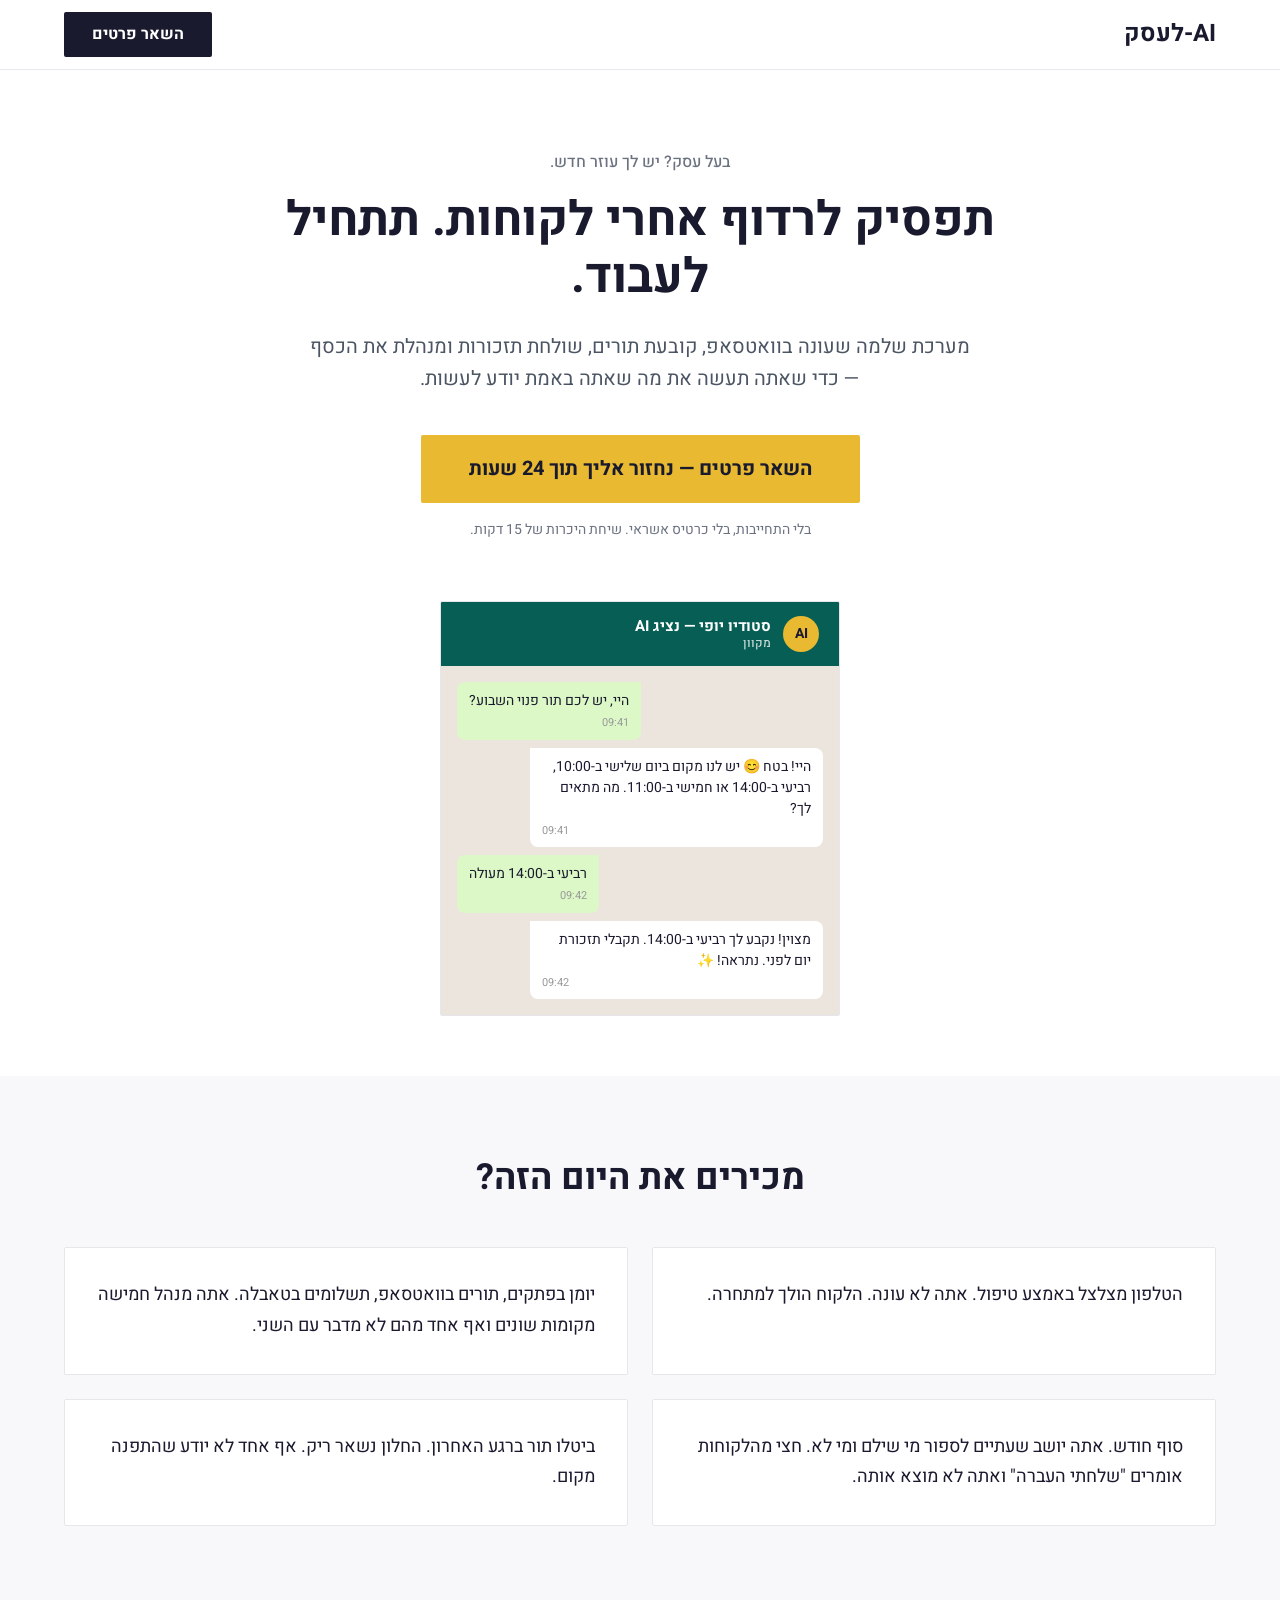
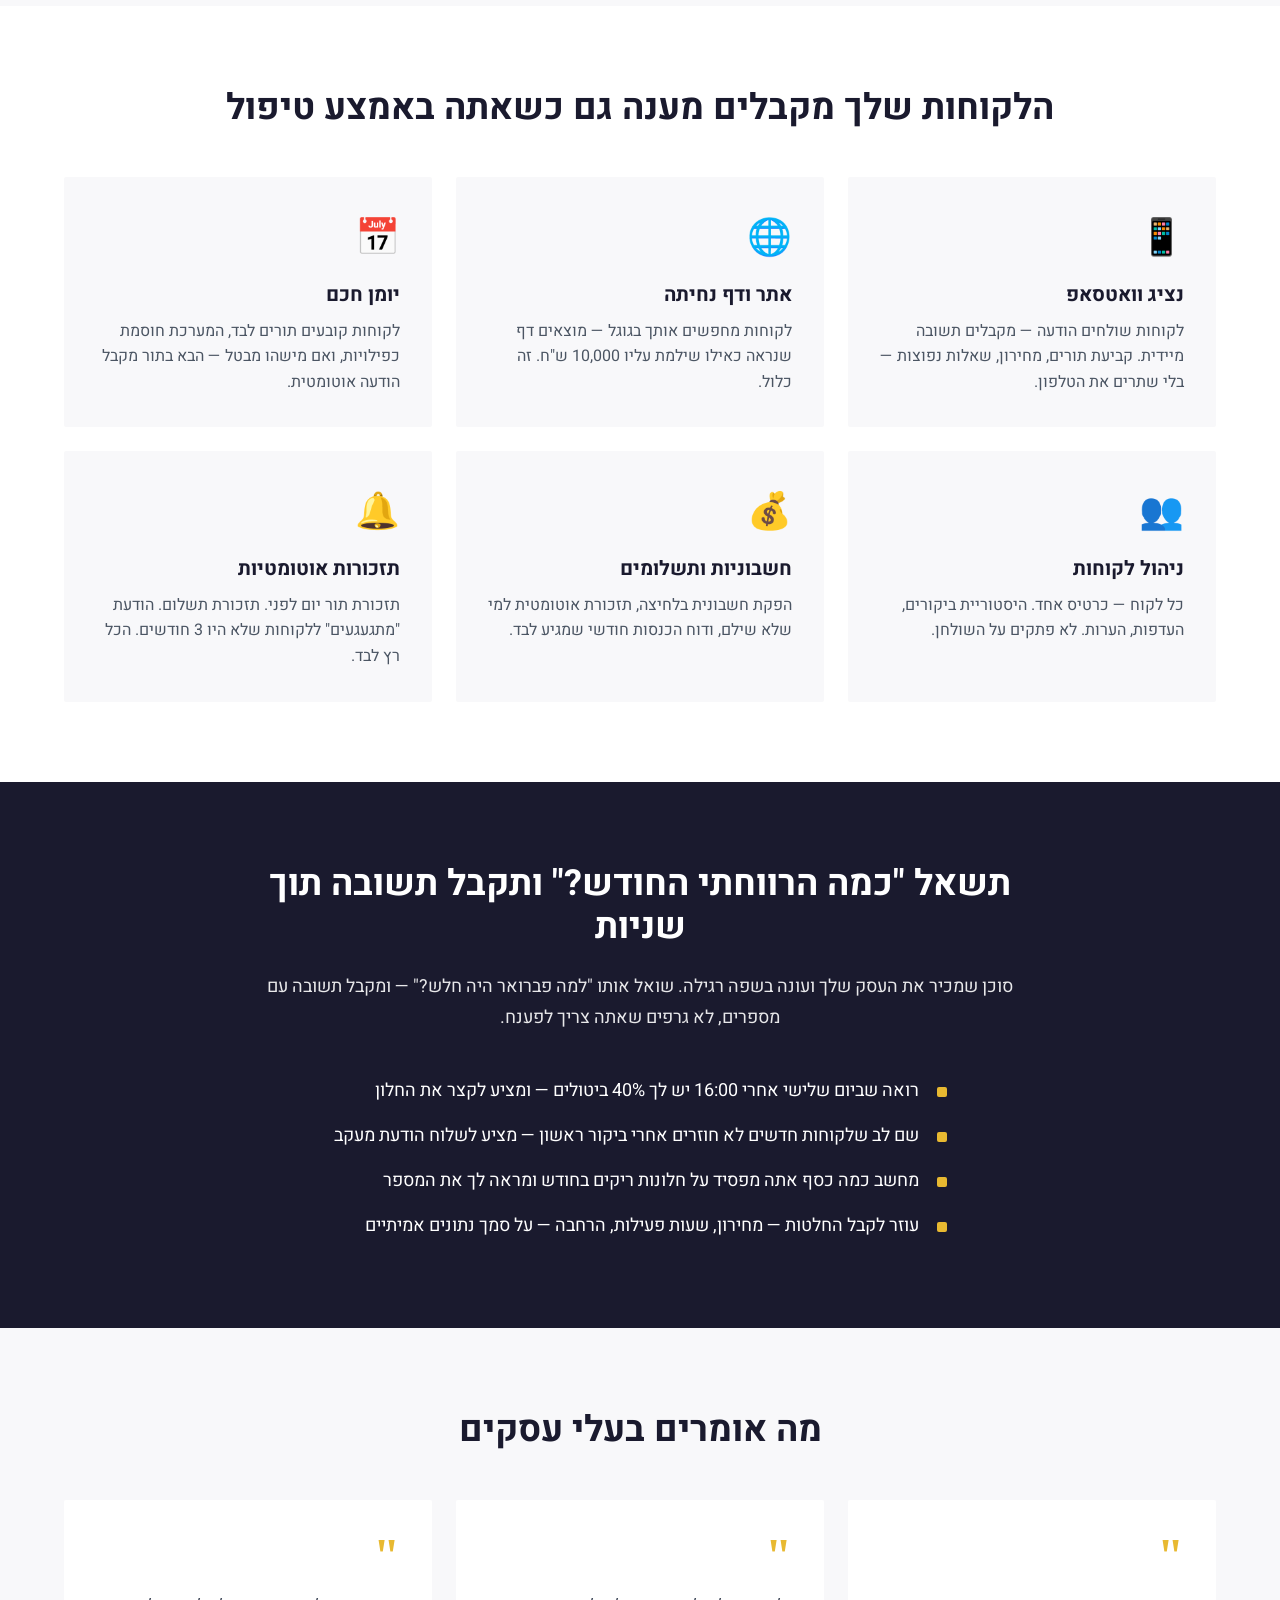
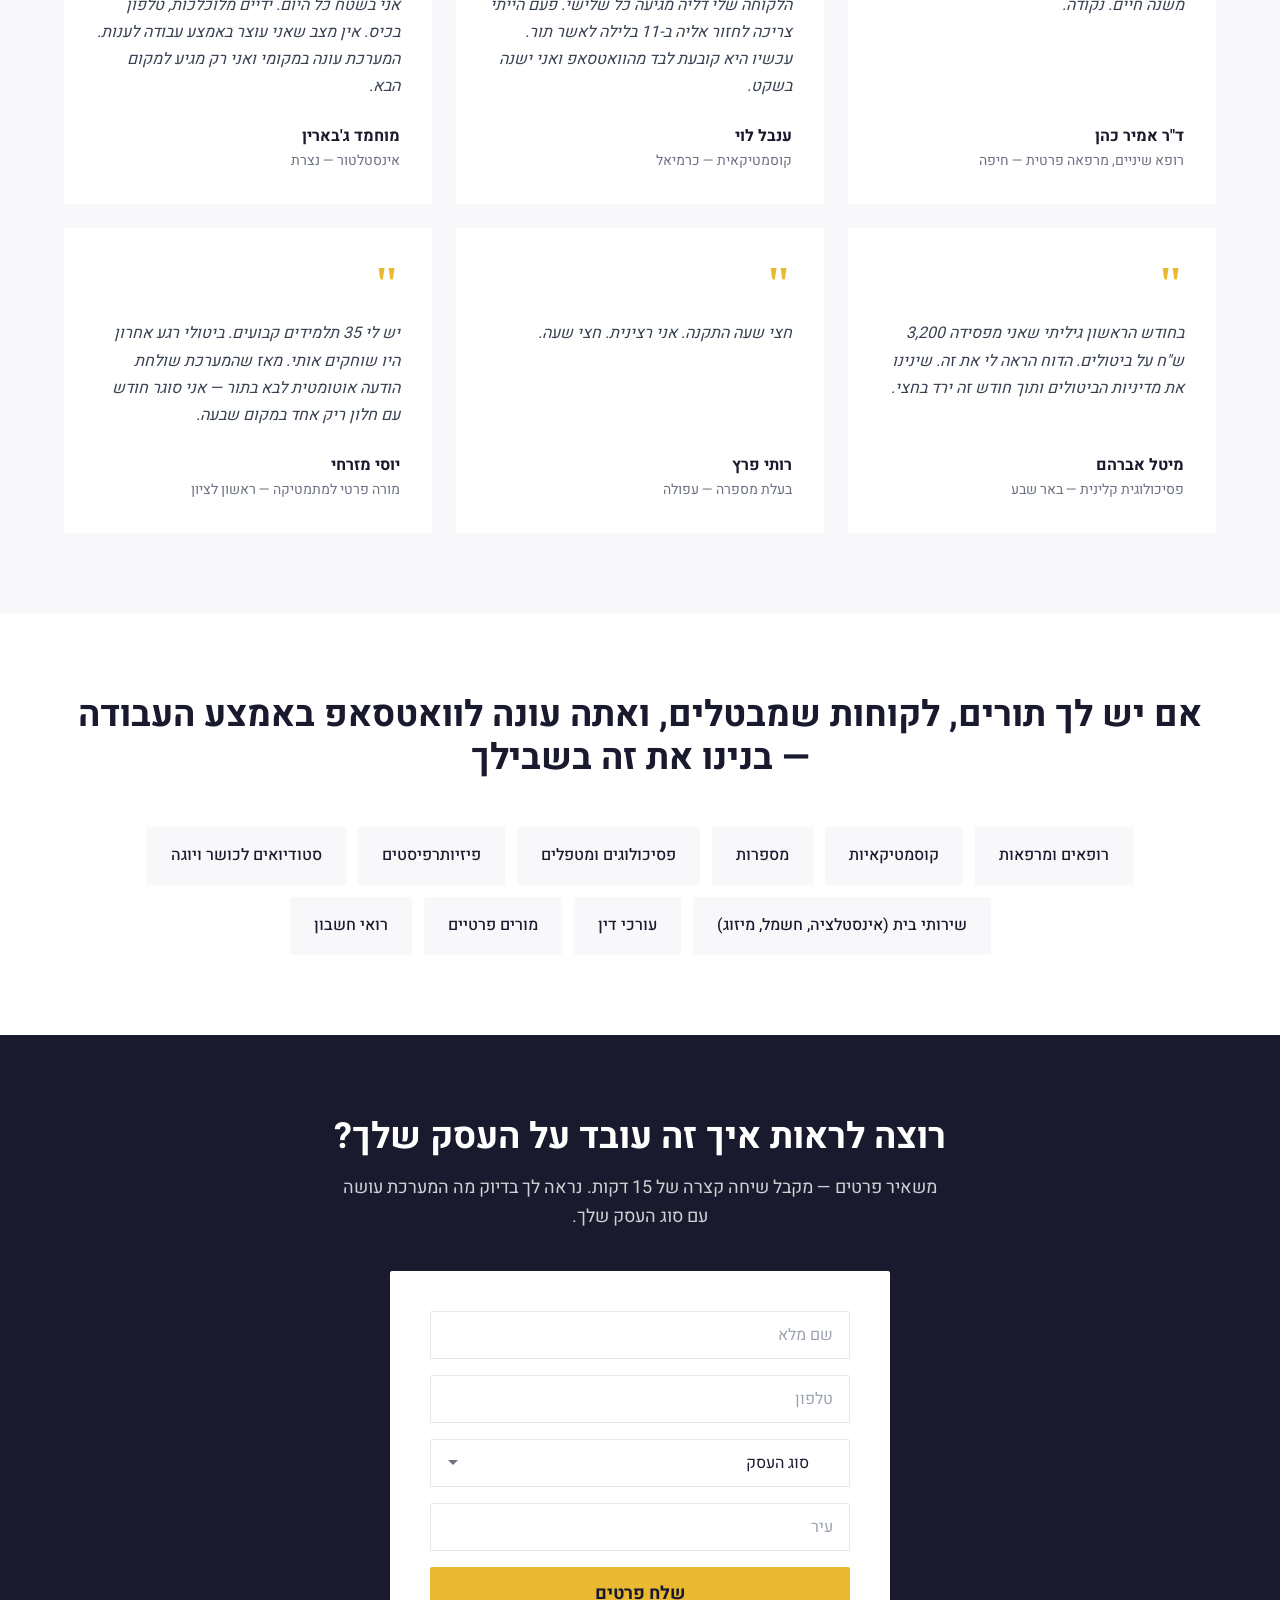
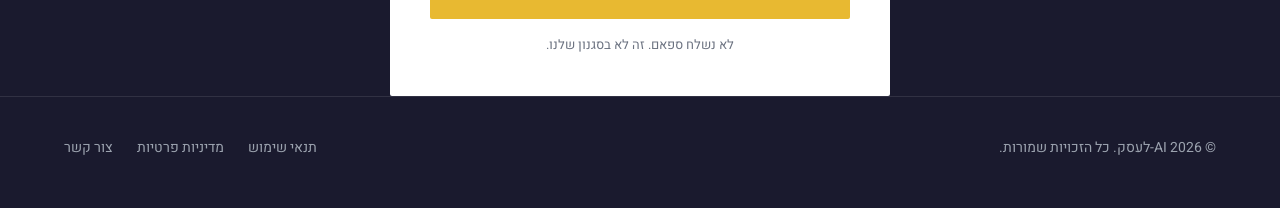
==== index.html @ 78f99cdc "feat: AI-לעסק landing page — Hebrew RTL, mobile-first, de-slop reviewed" ====
<!DOCTYPE html>
<html lang="he" dir="rtl">
<head>
  <meta charset="UTF-8">
  <meta name="viewport" content="width=device-width, initial-scale=1.0">
  <title>AI-לעסק — מערכת ניהול עסק חכמה</title>
  <link href="https://fonts.googleapis.com/css2?family=Heebo:wght@400;500;700&display=swap" rel="stylesheet">
  <style>
    /* ===== Reset ===== */
    *, *::before, *::after {
      margin: 0;
      padding: 0;
      box-sizing: border-box;
    }

    /* ===== Base ===== */
    html {
      scroll-behavior: smooth;
    }

    body {
      font-family: 'Heebo', sans-serif;
      font-weight: 400;
      font-size: 18px;
      line-height: 1.6;
      color: #1A1A2E;
      background: #FFFFFF;
    }

    h1, h2, h3 {
      line-height: 1.2;
      font-weight: 700;
    }

    h1 {
      font-size: 48px;
    }

    h2 {
      font-size: 36px;
    }

    a {
      text-decoration: none;
      color: inherit;
    }

    img {
      max-width: 100%;
    }

    /* ===== Utility ===== */
    .container {
      max-width: 1200px;
      margin-inline: auto;
      padding-inline: 24px;
    }

    .section-padding {
      padding-block: 80px;
    }

    .text-center {
      text-align: center;
    }

    .muted {
      color: #6B7280;
    }

    /* ===== Buttons ===== */
    .btn {
      display: inline-block;
      font-family: 'Heebo', sans-serif;
      font-weight: 700;
      font-size: 18px;
      border: none;
      border-radius: 2px;
      cursor: pointer;
      padding: 14px 36px;
      transition: opacity 0.2s ease;
    }

    .btn:hover {
      opacity: 0.88;
    }

    .btn-primary {
      background: #1A1A2E;
      color: #FFFFFF;
    }

    .btn-gold {
      background: #E8B931;
      color: #1A1A2E;
    }

    .btn-gold-lg {
      background: #E8B931;
      color: #1A1A2E;
      font-size: 20px;
      padding: 18px 48px;
    }

    /* ===== Nav ===== */
    .nav {
      position: sticky;
      top: 0;
      z-index: 100;
      background: #FFFFFF;
      border-bottom: 1px solid #E5E7EB;
      height: 70px;
      display: flex;
      align-items: center;
    }

    .nav .container {
      display: flex;
      align-items: center;
      justify-content: space-between;
      width: 100%;
    }

    .nav-brand {
      font-size: 24px;
      font-weight: 700;
      color: #1A1A2E;
    }

    .nav .btn {
      padding: 10px 28px;
      font-size: 16px;
    }

    /* ===== Hero ===== */
    .hero {
      padding-block: 80px 60px;
      background: #FFFFFF;
    }

    .hero-content {
      max-width: 800px;
      margin-inline: auto;
      text-align: center;
    }

    .hero-pre {
      font-size: 16px;
      color: #6B7280;
      margin-bottom: 16px;
      font-weight: 500;
    }

    .hero h1 {
      margin-bottom: 24px;
      color: #1A1A2E;
    }

    .hero-sub {
      font-size: 20px;
      color: #4B5563;
      margin-bottom: 40px;
      max-width: 680px;
      margin-inline: auto;
      line-height: 1.6;
    }

    .hero-cta-wrap {
      margin-bottom: 16px;
    }

    .hero-reassurance {
      font-size: 14px;
      color: #6B7280;
      margin-bottom: 60px;
    }

    /* ===== WhatsApp Mockup ===== */
    .whatsapp-mockup {
      max-width: 400px;
      margin-inline: auto;
      border-radius: 2px;
      overflow: hidden;
      border: 1px solid #E5E7EB;
    }

    .wa-header {
      background: #075E54;
      color: #FFFFFF;
      padding: 14px 20px;
      display: flex;
      align-items: center;
      gap: 12px;
      font-size: 16px;
      font-weight: 500;
    }

    .wa-avatar {
      width: 36px;
      height: 36px;
      border-radius: 50%;
      background: #E8B931;
      display: flex;
      align-items: center;
      justify-content: center;
      font-size: 14px;
      font-weight: 700;
      color: #1A1A2E;
      flex-shrink: 0;
    }

    .wa-header-info {
      display: flex;
      flex-direction: column;
      line-height: 1.3;
    }

    .wa-header-name {
      font-weight: 700;
      font-size: 15px;
    }

    .wa-header-status {
      font-size: 12px;
      opacity: 0.8;
    }

    .wa-body {
      background: #ECE5DD;
      padding: 16px;
      display: flex;
      flex-direction: column;
      gap: 8px;
      min-height: 260px;
    }

    .wa-msg {
      max-width: 80%;
      padding: 8px 12px;
      font-size: 14px;
      line-height: 1.5;
      position: relative;
    }

    .wa-msg-in {
      background: #FFFFFF;
      align-self: flex-start;
      border-radius: 0 8px 8px 8px;
    }

    .wa-msg-out {
      background: #DCF8C6;
      align-self: flex-end;
      border-radius: 8px 0 8px 8px;
    }

    .wa-time {
      font-size: 11px;
      color: #999;
      text-align: left;
      margin-top: 4px;
      direction: ltr;
    }

    .wa-msg-out .wa-time {
      text-align: right;
    }

    /* ===== Problem Section ===== */
    .problem {
      background: #F8F8FA;
    }

    .problem h2 {
      margin-bottom: 48px;
    }

    .pain-grid {
      display: grid;
      grid-template-columns: 1fr 1fr;
      gap: 24px;
    }

    .pain-card {
      background: #FFFFFF;
      border: 1px solid #E5E7EB;
      border-radius: 2px;
      padding: 32px;
      font-size: 18px;
      line-height: 1.7;
    }

    /* ===== Solution Section ===== */
    .solution {
      background: #FFFFFF;
    }

    .solution h2 {
      margin-bottom: 48px;
    }

    .solution-grid {
      display: grid;
      grid-template-columns: repeat(3, 1fr);
      gap: 24px;
    }

    .solution-card {
      background: #F8F8FA;
      border-radius: 2px;
      padding: 32px;
    }

    .solution-icon {
      font-size: 36px;
      margin-bottom: 16px;
      display: block;
    }

    .solution-card h3 {
      font-size: 20px;
      font-weight: 700;
      margin-bottom: 12px;
      color: #1A1A2E;
    }

    .solution-card p {
      font-size: 16px;
      color: #4B5563;
      line-height: 1.6;
    }

    /* ===== AI Agent Section ===== */
    .ai-agent {
      background: #1A1A2E;
      color: #FFFFFF;
    }

    .ai-agent-inner {
      max-width: 800px;
      margin-inline: auto;
      text-align: center;
    }

    .ai-agent h2 {
      margin-bottom: 24px;
    }

    .ai-agent-body {
      font-size: 18px;
      line-height: 1.7;
      margin-bottom: 36px;
      color: rgba(255, 255, 255, 0.9);
    }

    .ai-agent-bullets {
      list-style: none;
      text-align: start;
      display: inline-block;
    }

    .ai-agent-bullets li {
      padding: 8px 0;
      font-size: 18px;
      line-height: 1.6;
      position: relative;
      padding-inline-start: 28px;
    }

    .ai-agent-bullets li::before {
      content: '';
      position: absolute;
      inset-inline-start: 0;
      top: 18px;
      width: 10px;
      height: 10px;
      background: #E8B931;
      border-radius: 2px;
    }

    /* ===== Testimonials ===== */
    .testimonials {
      background: #F8F8FA;
    }

    .testimonials h2 {
      margin-bottom: 48px;
    }

    .testimonials-grid {
      display: grid;
      grid-template-columns: repeat(3, 1fr);
      gap: 24px;
    }

    .testimonial-card {
      background: #FFFFFF;
      border-radius: 2px;
      padding: 32px;
      display: flex;
      flex-direction: column;
    }

    .testimonial-quote-mark {
      font-size: 48px;
      font-weight: 700;
      color: #E8B931;
      line-height: 1;
      margin-bottom: 12px;
      font-family: Georgia, serif;
    }

    .testimonial-text {
      font-size: 16px;
      font-style: italic;
      line-height: 1.7;
      color: #374151;
      margin-bottom: 24px;
      flex-grow: 1;
    }

    .testimonial-name {
      font-weight: 700;
      font-size: 16px;
      color: #1A1A2E;
    }

    .testimonial-role {
      font-size: 14px;
      color: #6B7280;
    }

    /* ===== Who It's For ===== */
    .who {
      background: #FFFFFF;
    }

    .who h2 {
      margin-bottom: 48px;
    }

    .who-tiles {
      display: flex;
      flex-wrap: wrap;
      justify-content: center;
      gap: 12px;
    }

    .who-tile {
      background: #F8F8FA;
      border-radius: 2px;
      padding: 16px 24px;
      font-size: 16px;
      font-weight: 500;
      color: #1A1A2E;
      white-space: nowrap;
    }

    /* ===== Lead Form ===== */
    .lead-form-section {
      background: #1A1A2E;
      padding-block: 80px 0;
    }

    .lead-form-section h2 {
      color: #FFFFFF;
      margin-bottom: 16px;
    }

    .lead-form-sub {
      color: rgba(255, 255, 255, 0.8);
      font-size: 18px;
      margin-bottom: 40px;
      max-width: 600px;
      margin-inline: auto;
    }

    .form-container {
      background: #FFFFFF;
      max-width: 500px;
      margin-inline: auto;
      padding: 40px;
      border-radius: 2px;
    }

    .form-field {
      width: 100%;
      height: 48px;
      border: 1px solid #E5E7EB;
      border-radius: 2px;
      padding: 0 16px;
      font-family: 'Heebo', sans-serif;
      font-size: 16px;
      color: #1A1A2E;
      margin-bottom: 16px;
      direction: rtl;
      appearance: none;
      -webkit-appearance: none;
      background: #FFFFFF;
    }

    .form-field::placeholder {
      color: #9CA3AF;
    }

    .form-field:focus {
      outline: none;
      border-color: #1A1A2E;
    }

    select.form-field {
      background-image: url("data:image/svg+xml,%3Csvg xmlns='http://www.w3.org/2000/svg' width='12' height='12' viewBox='0 0 12 12'%3E%3Cpath fill='%236B7280' d='M6 8L1 3h10z'/%3E%3C/svg%3E");
      background-repeat: no-repeat;
      background-position: left 16px center;
      padding-inline-end: 16px;
      padding-inline-start: 40px;
    }

    .form-submit {
      width: 100%;
      height: 52px;
      background: #E8B931;
      color: #1A1A2E;
      border: none;
      border-radius: 2px;
      font-family: 'Heebo', sans-serif;
      font-size: 18px;
      font-weight: 700;
      cursor: pointer;
      transition: opacity 0.2s ease;
      margin-bottom: 16px;
    }

    .form-submit:hover {
      opacity: 0.88;
    }

    .form-privacy {
      font-size: 13px;
      color: #6B7280;
      text-align: center;
    }

    /* ===== Footer ===== */
    .footer {
      background: #1A1A2E;
      padding-block: 40px 48px;
      border-top: 1px solid rgba(255, 255, 255, 0.1);
    }

    .footer .container {
      display: flex;
      align-items: center;
      justify-content: space-between;
    }

    .footer-copy {
      font-size: 14px;
      color: #9CA3AF;
    }

    .footer-links {
      display: flex;
      gap: 24px;
    }

    .footer-links a {
      font-size: 14px;
      color: #9CA3AF;
      transition: color 0.2s ease;
    }

    .footer-links a:hover {
      color: #FFFFFF;
    }

    /* ===== Mobile ===== */
    @media (max-width: 1024px) {
      .solution-grid {
        grid-template-columns: repeat(2, 1fr);
      }

      .testimonials-grid {
        grid-template-columns: repeat(2, 1fr);
      }
    }

    @media (max-width: 768px) {
      body {
        font-size: 16px;
      }

      h1 {
        font-size: 32px;
      }

      h2 {
        font-size: 28px;
      }

      .section-padding {
        padding-block: 48px;
      }

      /* Nav mobile */
      .nav-brand {
        font-size: 20px;
      }

      .nav .btn {
        padding: 8px 20px;
        font-size: 14px;
      }

      /* Hero mobile */
      .hero {
        padding-block: 48px 40px;
      }

      .hero-sub {
        font-size: 17px;
      }

      .btn-gold-lg {
        font-size: 17px;
        padding: 16px 36px;
      }

      /* Problem mobile */
      .pain-grid {
        grid-template-columns: 1fr;
      }

      .pain-card {
        font-size: 16px;
        padding: 24px;
      }

      /* Solution mobile */
      .solution-grid {
        grid-template-columns: 1fr;
      }

      .solution-card {
        padding: 24px;
      }

      /* Testimonials mobile */
      .testimonials-grid {
        grid-template-columns: 1fr;
      }

      /* Who tiles mobile */
      .who-tiles {
        gap: 8px;
      }

      .who-tile {
        padding: 12px 20px;
        font-size: 15px;
      }

      /* Form mobile */
      .lead-form-section {
        padding-block: 48px 0;
      }

      .form-container {
        padding: 28px 24px;
        margin-inline: 16px;
        max-width: none;
      }

      /* Footer mobile */
      .footer .container {
        flex-direction: column;
        gap: 16px;
        text-align: center;
      }

      .footer-links {
        gap: 16px;
      }

      /* WhatsApp mockup mobile */
      .whatsapp-mockup {
        max-width: 340px;
      }
    }

    @media (max-width: 480px) {
      .hero h1 {
        font-size: 28px;
      }

      .whatsapp-mockup {
        max-width: 100%;
      }
    }
  </style>
</head>
<body>

  <!-- ===== Nav ===== -->
  <nav class="nav">
    <div class="container">
      <span class="nav-brand">AI-לעסק</span>
      <a href="#lead-form" class="btn btn-primary">השאר פרטים</a>
    </div>
  </nav>

  <!-- ===== Hero ===== -->
  <section class="hero">
    <div class="container">
      <div class="hero-content">
        <p class="hero-pre">בעל עסק? יש לך עוזר חדש.</p>
        <h1>תפסיק לרדוף אחרי לקוחות. תתחיל לעבוד.</h1>
        <p class="hero-sub">מערכת שלמה שעונה בוואטסאפ, קובעת תורים, שולחת תזכורות ומנהלת את הכסף — כדי שאתה תעשה את מה שאתה באמת יודע לעשות.</p>
        <div class="hero-cta-wrap">
          <a href="#lead-form" class="btn btn-gold-lg">השאר פרטים — נחזור אליך תוך 24 שעות</a>
        </div>
        <p class="hero-reassurance">בלי התחייבות, בלי כרטיס אשראי. שיחת היכרות של 15 דקות.</p>
      </div>

      <!-- WhatsApp Mockup -->
      <div class="whatsapp-mockup">
        <div class="wa-header">
          <div class="wa-avatar">AI</div>
          <div class="wa-header-info">
            <span class="wa-header-name">סטודיו יופי — נציג AI</span>
            <span class="wa-header-status">מקוון</span>
          </div>
        </div>
        <div class="wa-body">
          <div class="wa-msg wa-msg-out">
            היי, יש לכם תור פנוי השבוע?
            <div class="wa-time">09:41</div>
          </div>
          <div class="wa-msg wa-msg-in">
            היי! בטח 😊 יש לנו מקום ביום שלישי ב-10:00, רביעי ב-14:00 או חמישי ב-11:00. מה מתאים לך?
            <div class="wa-time">09:41</div>
          </div>
          <div class="wa-msg wa-msg-out">
            רביעי ב-14:00 מעולה
            <div class="wa-time">09:42</div>
          </div>
          <div class="wa-msg wa-msg-in">
            מצוין! נקבע לך רביעי ב-14:00. תקבלי תזכורת יום לפני. נתראה! ✨
            <div class="wa-time">09:42</div>
          </div>
        </div>
      </div>
    </div>
  </section>

  <!-- ===== Problem ===== -->
  <section class="problem section-padding">
    <div class="container">
      <h2 class="text-center">מכירים את היום הזה?</h2>
      <div class="pain-grid">
        <div class="pain-card">הטלפון מצלצל באמצע טיפול. אתה לא עונה. הלקוח הולך למתחרה.</div>
        <div class="pain-card">יומן בפתקים, תורים בוואטסאפ, תשלומים בטאבלה. אתה מנהל חמישה מקומות שונים ואף אחד מהם לא מדבר עם השני.</div>
        <div class="pain-card">סוף חודש. אתה יושב שעתיים לספור מי שילם ומי לא. חצי מהלקוחות אומרים "שלחתי העברה" ואתה לא מוצא אותה.</div>
        <div class="pain-card">ביטלו תור ברגע האחרון. החלון נשאר ריק. אף אחד לא יודע שהתפנה מקום.</div>
      </div>
    </div>
  </section>

  <!-- ===== Solution ===== -->
  <section class="solution section-padding">
    <div class="container">
      <h2 class="text-center">הלקוחות שלך מקבלים מענה גם כשאתה באמצע טיפול</h2>
      <div class="solution-grid">
        <div class="solution-card">
          <span class="solution-icon">📱</span>
          <h3>נציג וואטסאפ</h3>
          <p>לקוחות שולחים הודעה — מקבלים תשובה מיידית. קביעת תורים, מחירון, שאלות נפוצות — בלי שתרים את הטלפון.</p>
        </div>
        <div class="solution-card">
          <span class="solution-icon">🌐</span>
          <h3>אתר ודף נחיתה</h3>
          <p>לקוחות מחפשים אותך בגוגל — מוצאים דף שנראה כאילו שילמת עליו 10,000 ש"ח. זה כלול.</p>
        </div>
        <div class="solution-card">
          <span class="solution-icon">📅</span>
          <h3>יומן חכם</h3>
          <p>לקוחות קובעים תורים לבד, המערכת חוסמת כפילויות, ואם מישהו מבטל — הבא בתור מקבל הודעה אוטומטית.</p>
        </div>
        <div class="solution-card">
          <span class="solution-icon">👥</span>
          <h3>ניהול לקוחות</h3>
          <p>כל לקוח — כרטיס אחד. היסטוריית ביקורים, העדפות, הערות. לא פתקים על השולחן.</p>
        </div>
        <div class="solution-card">
          <span class="solution-icon">💰</span>
          <h3>חשבוניות ותשלומים</h3>
          <p>הפקת חשבונית בלחיצה, תזכורת אוטומטית למי שלא שילם, ודוח הכנסות חודשי שמגיע לבד.</p>
        </div>
        <div class="solution-card">
          <span class="solution-icon">🔔</span>
          <h3>תזכורות אוטומטיות</h3>
          <p>תזכורת תור יום לפני. תזכורת תשלום. הודעת "מתגעגעים" ללקוחות שלא היו 3 חודשים. הכל רץ לבד.</p>
        </div>
      </div>
    </div>
  </section>

  <!-- ===== AI Agent ===== -->
  <section class="ai-agent section-padding">
    <div class="container">
      <div class="ai-agent-inner">
        <h2>תשאל "כמה הרווחתי החודש?" ותקבל תשובה תוך שניות</h2>
        <p class="ai-agent-body">סוכן שמכיר את העסק שלך ועונה בשפה רגילה. שואל אותו "למה פברואר היה חלש?" — ומקבל תשובה עם מספרים, לא גרפים שאתה צריך לפענח.</p>
        <ul class="ai-agent-bullets">
          <li>רואה שביום שלישי אחרי 16:00 יש לך 40% ביטולים — ומציע לקצר את החלון</li>
          <li>שם לב שלקוחות חדשים לא חוזרים אחרי ביקור ראשון — מציע לשלוח הודעת מעקב</li>
          <li>מחשב כמה כסף אתה מפסיד על חלונות ריקים בחודש ומראה לך את המספר</li>
          <li>עוזר לקבל החלטות — מחירון, שעות פעילות, הרחבה — על סמך נתונים אמיתיים</li>
        </ul>
      </div>
    </div>
  </section>

  <!-- ===== Testimonials ===== -->
  <section class="testimonials section-padding">
    <div class="container">
      <h2 class="text-center">מה אומרים בעלי עסקים</h2>
      <div class="testimonials-grid">
        <div class="testimonial-card">
          <div class="testimonial-quote-mark">"</div>
          <p class="testimonial-text">משנה חיים. נקודה.</p>
          <div>
            <div class="testimonial-name">ד"ר אמיר כהן</div>
            <div class="testimonial-role">רופא שיניים, מרפאה פרטית — חיפה</div>
          </div>
        </div>
        <div class="testimonial-card">
          <div class="testimonial-quote-mark">"</div>
          <p class="testimonial-text">הלקוחה שלי דליה מגיעה כל שלישי. פעם הייתי צריכה לחזור אליה ב-11 בלילה לאשר תור. עכשיו היא קובעת לבד מהוואטסאפ ואני ישנה בשקט.</p>
          <div>
            <div class="testimonial-name">ענבל לוי</div>
            <div class="testimonial-role">קוסמטיקאית — כרמיאל</div>
          </div>
        </div>
        <div class="testimonial-card">
          <div class="testimonial-quote-mark">"</div>
          <p class="testimonial-text">אני בשטח כל היום. ידיים מלוכלכות, טלפון בכיס. אין מצב שאני עוצר באמצע עבודה לענות. המערכת עונה במקומי ואני רק מגיע למקום הבא.</p>
          <div>
            <div class="testimonial-name">מוחמד ג'בארין</div>
            <div class="testimonial-role">אינסטלטור — נצרת</div>
          </div>
        </div>
        <div class="testimonial-card">
          <div class="testimonial-quote-mark">"</div>
          <p class="testimonial-text">בחודש הראשון גיליתי שאני מפסידה 3,200 ש"ח על ביטולים. הדוח הראה לי את זה. שינינו את מדיניות הביטולים ותוך חודש זה ירד בחצי.</p>
          <div>
            <div class="testimonial-name">מיטל אברהם</div>
            <div class="testimonial-role">פסיכולוגית קלינית — באר שבע</div>
          </div>
        </div>
        <div class="testimonial-card">
          <div class="testimonial-quote-mark">"</div>
          <p class="testimonial-text">חצי שעה התקנה. אני רצינית. חצי שעה.</p>
          <div>
            <div class="testimonial-name">רותי פרץ</div>
            <div class="testimonial-role">בעלת מספרה — עפולה</div>
          </div>
        </div>
        <div class="testimonial-card">
          <div class="testimonial-quote-mark">"</div>
          <p class="testimonial-text">יש לי 35 תלמידים קבועים. ביטולי רגע אחרון היו שוחקים אותי. מאז שהמערכת שולחת הודעה אוטומטית לבא בתור — אני סוגר חודש עם חלון ריק אחד במקום שבעה.</p>
          <div>
            <div class="testimonial-name">יוסי מזרחי</div>
            <div class="testimonial-role">מורה פרטי למתמטיקה — ראשון לציון</div>
          </div>
        </div>
      </div>
    </div>
  </section>

  <!-- ===== Who It's For ===== -->
  <section class="who section-padding">
    <div class="container">
      <h2 class="text-center">אם יש לך תורים, לקוחות שמבטלים, ואתה עונה לוואטסאפ באמצע העבודה — בנינו את זה בשבילך</h2>
      <div class="who-tiles">
        <span class="who-tile">רופאים ומרפאות</span>
        <span class="who-tile">קוסמטיקאיות</span>
        <span class="who-tile">מספרות</span>
        <span class="who-tile">פסיכולוגים ומטפלים</span>
        <span class="who-tile">פיזיותרפיסטים</span>
        <span class="who-tile">סטודיואים לכושר ויוגה</span>
        <span class="who-tile">שירותי בית (אינסטלציה, חשמל, מיזוג)</span>
        <span class="who-tile">עורכי דין</span>
        <span class="who-tile">מורים פרטיים</span>
        <span class="who-tile">רואי חשבון</span>
      </div>
    </div>
  </section>

  <!-- ===== Lead Form ===== -->
  <section id="lead-form" class="lead-form-section">
    <div class="container text-center">
      <h2>רוצה לראות איך זה עובד על העסק שלך?</h2>
      <p class="lead-form-sub">משאיר פרטים — מקבל שיחה קצרה של 15 דקות. נראה לך בדיוק מה המערכת עושה עם סוג העסק שלך.</p>
      <div class="form-container">
        <form>
          <input type="text" class="form-field" placeholder="שם מלא" autocomplete="name">
          <input type="tel" class="form-field" placeholder="טלפון" autocomplete="tel">
          <select class="form-field">
            <option value="" disabled selected>סוג העסק</option>
            <option value="medical">רפואה / מרפאה</option>
            <option value="beauty">יופי וטיפוח</option>
            <option value="hair">מספרה</option>
            <option value="therapy">טיפול נפשי</option>
            <option value="physio">פיזיותרפיה / רפואה משלימה</option>
            <option value="fitness">כושר / יוגה / פילאטיס</option>
            <option value="home">שירותי בית</option>
            <option value="consulting">ייעוץ / עריכת דין / ראיית חשבון</option>
            <option value="teaching">הוראה פרטית</option>
            <option value="other">אחר</option>
          </select>
          <input type="text" class="form-field" placeholder="עיר" autocomplete="address-level2">
          <button type="button" class="form-submit">שלח פרטים</button>
          <p class="form-privacy">לא נשלח ספאם. זה לא בסגנון שלנו.</p>
        </form>
      </div>
    </div>
  </section>

  <!-- ===== Footer ===== -->
  <footer class="footer">
    <div class="container">
      <span class="footer-copy">&copy; 2026 AI-לעסק. כל הזכויות שמורות.</span>
      <div class="footer-links">
        <a href="#">תנאי שימוש</a>
        <a href="#">מדיניות פרטיות</a>
        <a href="#">צור קשר</a>
      </div>
    </div>
  </footer>

</body>
</html>
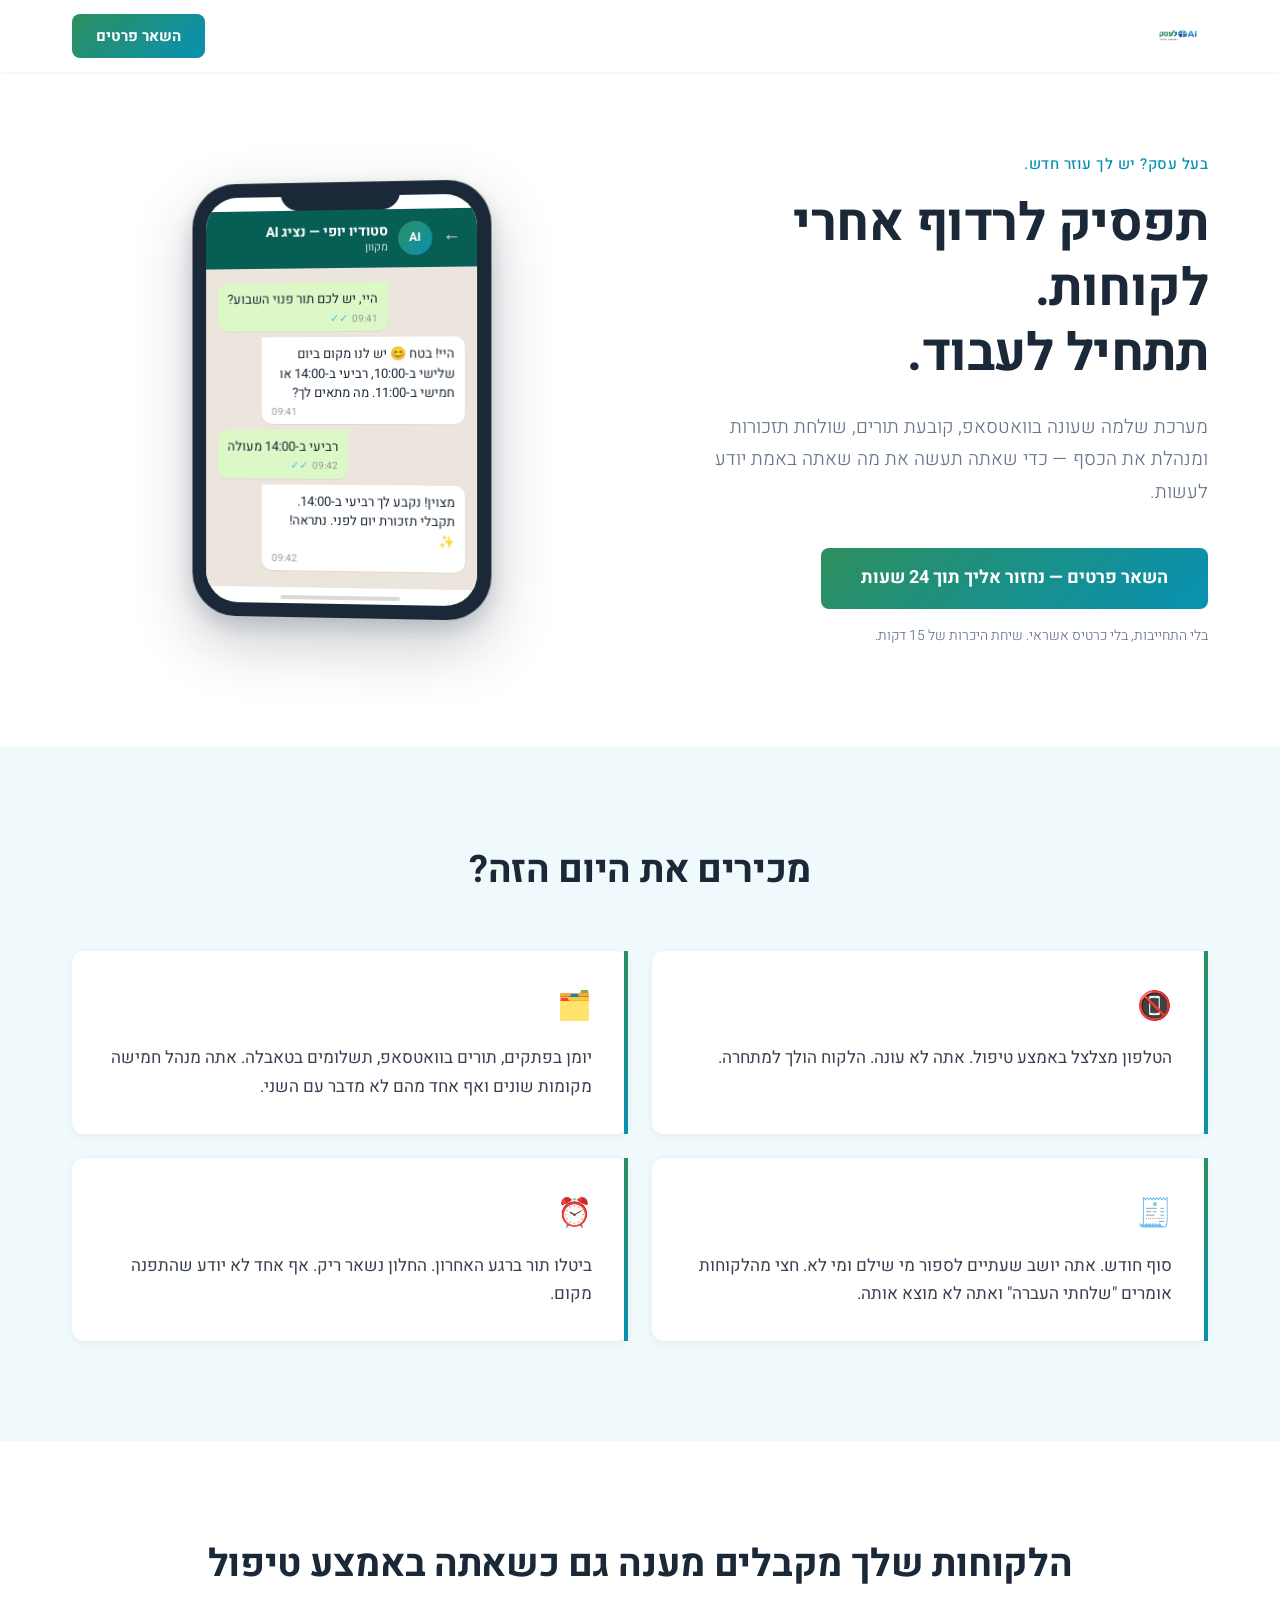
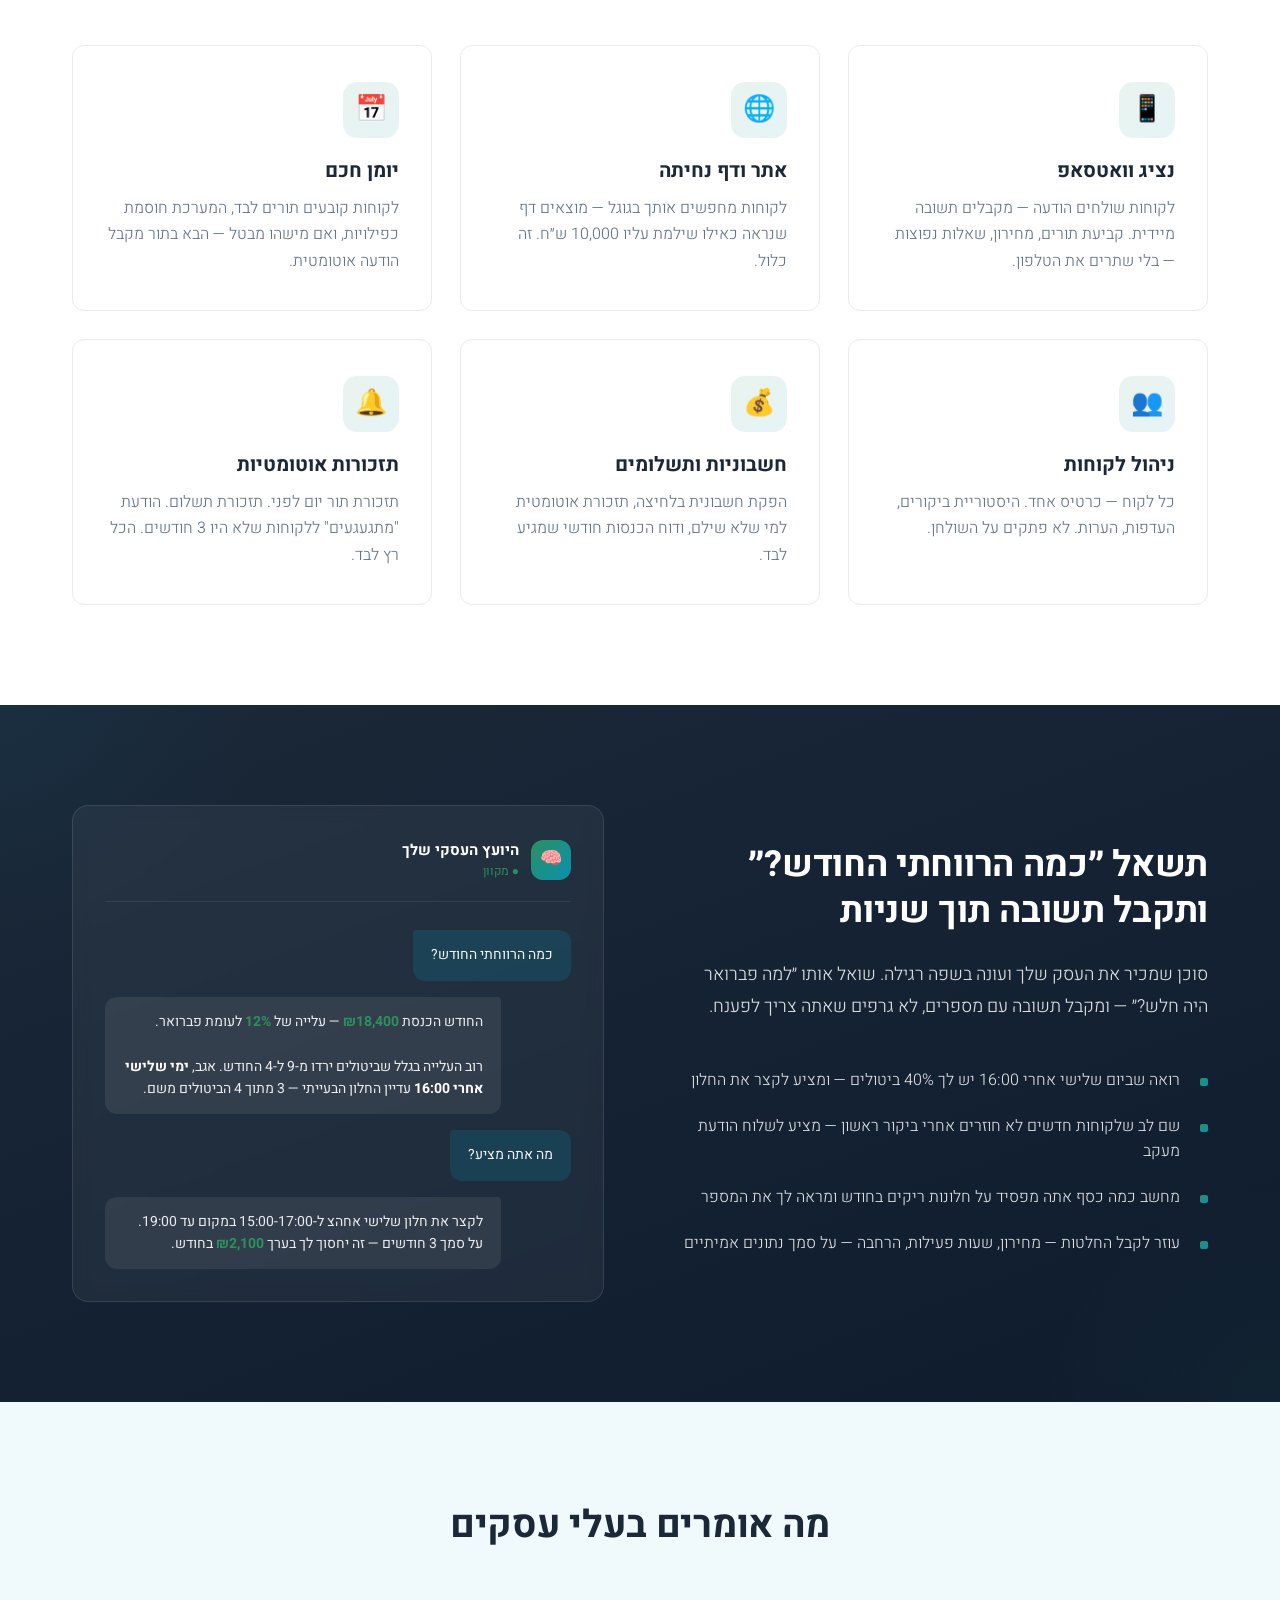
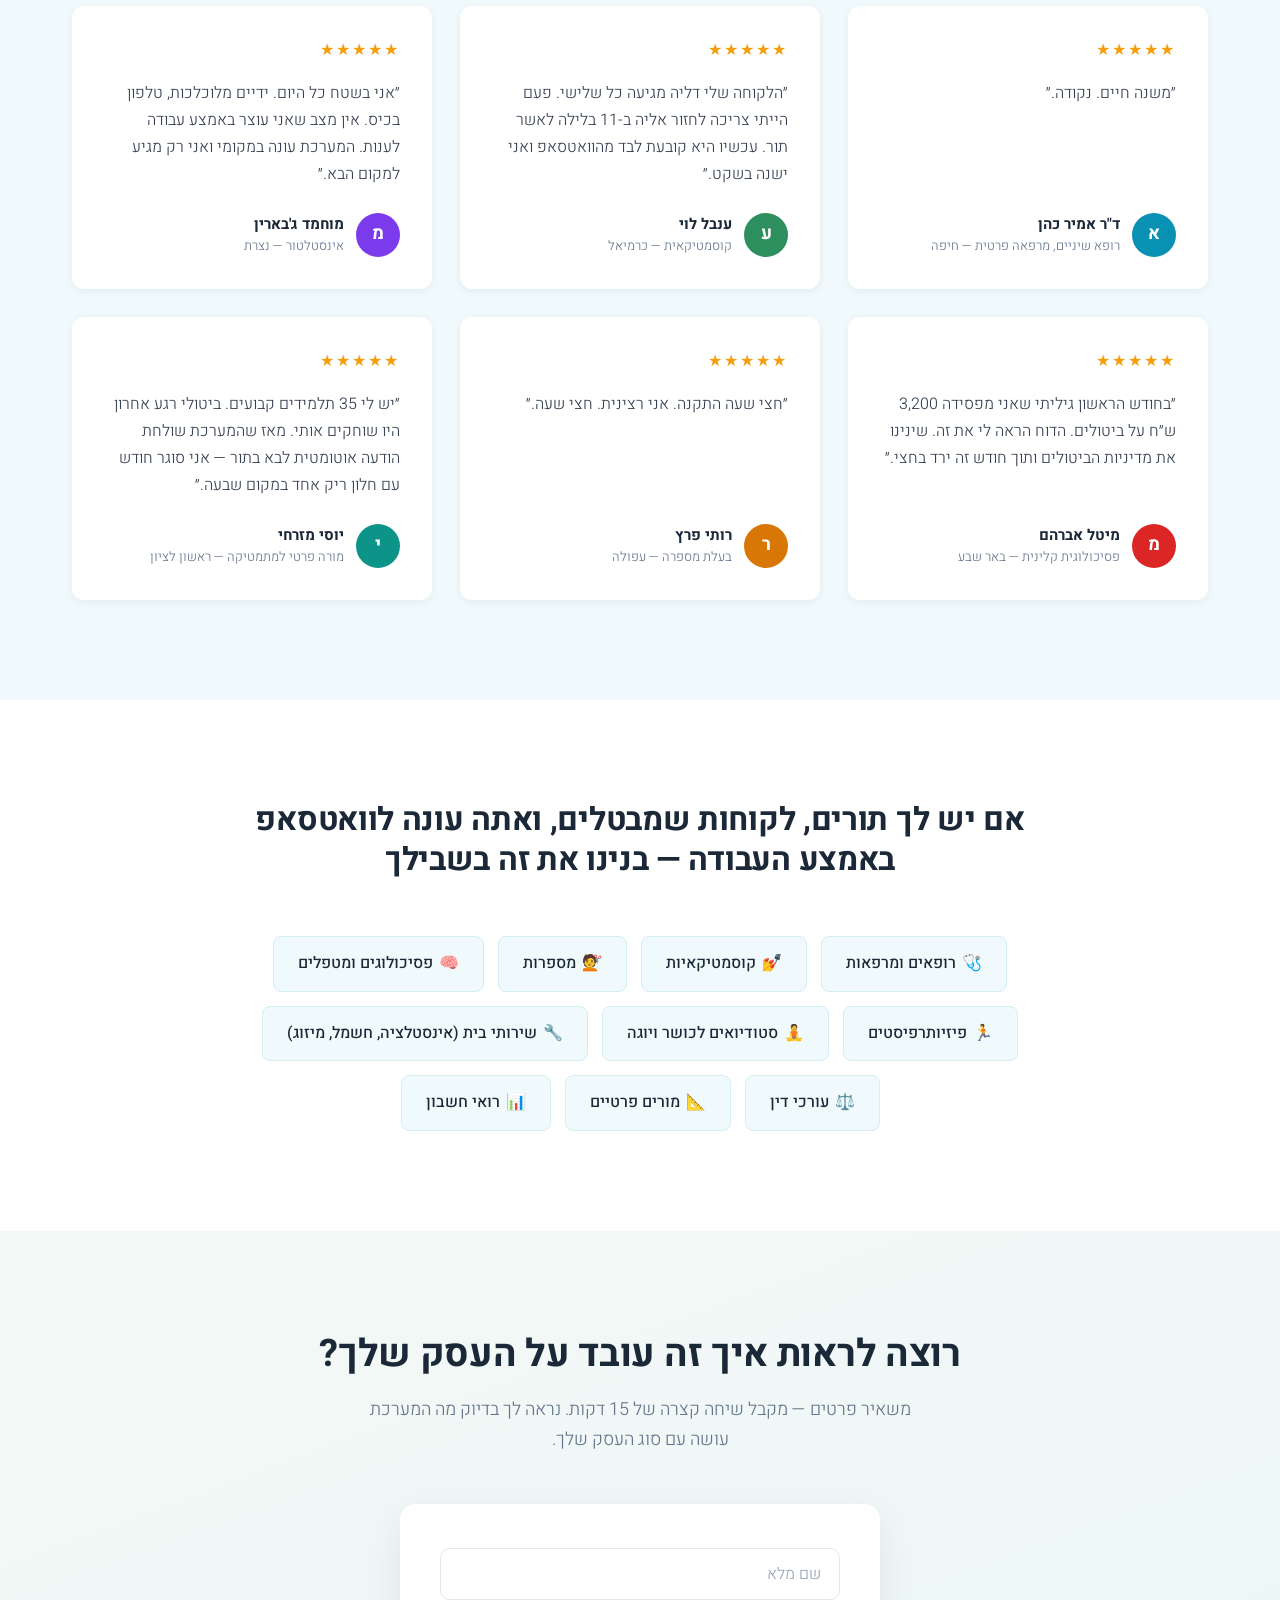
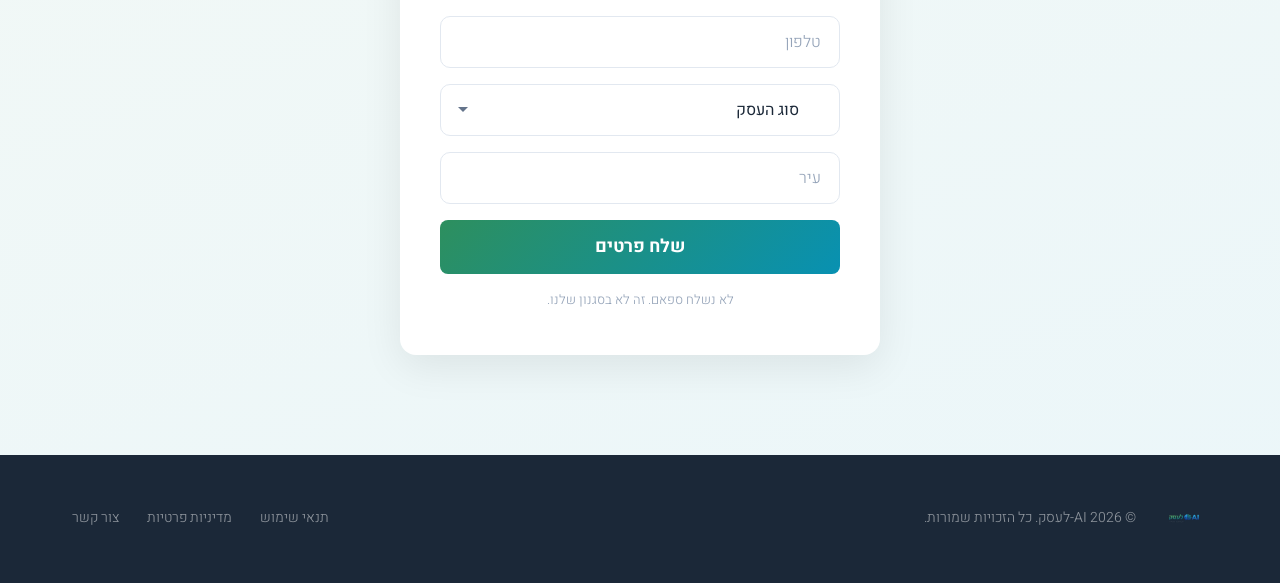
==== commit 330adaef: "feat: complete redesign — premium layout, brand colors, phone mockup, avatar testimonials" ====
--- a/index.html
+++ b/index.html
@@ -4,7 +4,7 @@
   <meta charset="UTF-8">
   <meta name="viewport" content="width=device-width, initial-scale=1.0">
   <title>AI-לעסק — מערכת ניהול עסק חכמה</title>
-  <link href="https://fonts.googleapis.com/css2?family=Heebo:wght@400;500;700&display=swap" rel="stylesheet">
+  <link href="https://fonts.googleapis.com/css2?family=Heebo:wght@300;400;500;700&display=swap" rel="stylesheet">
   <style>
     /* ===== Reset ===== */
     *, *::before, *::after {
@@ -21,24 +21,21 @@
     body {
       font-family: 'Heebo', sans-serif;
       font-weight: 400;
-      font-size: 18px;
+      font-size: 17px;
       line-height: 1.6;
-      color: #1A1A2E;
+      color: #1B2838;
       background: #FFFFFF;
+      overflow-x: hidden;
     }
 
     h1, h2, h3 {
-      line-height: 1.2;
+      line-height: 1.25;
       font-weight: 700;
     }
 
-    h1 {
-      font-size: 48px;
-    }
-
-    h2 {
-      font-size: 36px;
-    }
+    h1 { font-size: 52px; letter-spacing: -0.5px; }
+    h2 { font-size: 38px; letter-spacing: -0.3px; }
+    h3 { font-size: 21px; }
 
     a {
       text-decoration: none;
@@ -47,25 +44,38 @@
 
     img {
       max-width: 100%;
+      display: block;
     }
 
     /* ===== Utility ===== */
     .container {
       max-width: 1200px;
       margin-inline: auto;
-      padding-inline: 24px;
+      padding-inline: 32px;
     }
 
     .section-padding {
-      padding-block: 80px;
+      padding-block: 100px;
     }
 
     .text-center {
       text-align: center;
     }
 
-    .muted {
-      color: #6B7280;
+    /* ===== Scroll Fade-In ===== */
+    @keyframes fadeInUp {
+      from {
+        opacity: 0;
+        transform: translateY(24px);
+      }
+      to {
+        opacity: 1;
+        transform: translateY(0);
+      }
+    }
+
+    .fade-in {
+      animation: fadeInUp 0.7s ease-out both;
     }
 
     /* ===== Buttons ===== */
@@ -73,33 +83,29 @@
       display: inline-block;
       font-family: 'Heebo', sans-serif;
       font-weight: 700;
-      font-size: 18px;
+      font-size: 17px;
       border: none;
-      border-radius: 2px;
+      border-radius: 8px;
       cursor: pointer;
-      padding: 14px 36px;
-      transition: opacity 0.2s ease;
+      padding: 14px 32px;
+      transition: transform 0.2s ease, box-shadow 0.2s ease;
     }
 
     .btn:hover {
-      opacity: 0.88;
-    }
-
-    .btn-primary {
-      background: #1A1A2E;
+      transform: translateY(-1px);
+      box-shadow: 0 4px 12px rgba(0,0,0,0.12);
+    }
+
+    .btn-gradient {
+      background: linear-gradient(135deg, #2D8F5E, #0891B2);
       color: #FFFFFF;
     }
 
-    .btn-gold {
-      background: #E8B931;
-      color: #1A1A2E;
-    }
-
-    .btn-gold-lg {
-      background: #E8B931;
-      color: #1A1A2E;
-      font-size: 20px;
-      padding: 18px 48px;
+    .btn-nav {
+      background: linear-gradient(135deg, #2D8F5E, #0891B2);
+      color: #FFFFFF;
+      padding: 10px 24px;
+      font-size: 15px;
     }
 
     /* ===== Nav ===== */
@@ -107,11 +113,13 @@
       position: sticky;
       top: 0;
       z-index: 100;
-      background: #FFFFFF;
-      border-bottom: 1px solid #E5E7EB;
-      height: 70px;
+      background: rgba(255, 255, 255, 0.95);
+      backdrop-filter: blur(12px);
+      -webkit-backdrop-filter: blur(12px);
+      height: 72px;
       display: flex;
       align-items: center;
+      box-shadow: 0 1px 3px rgba(0,0,0,0.06);
     }
 
     .nav .container {
@@ -121,91 +129,133 @@
       width: 100%;
     }
 
-    .nav-brand {
-      font-size: 24px;
-      font-weight: 700;
-      color: #1A1A2E;
-    }
-
-    .nav .btn {
-      padding: 10px 28px;
-      font-size: 16px;
+    .nav-logo {
+      height: 40px;
+      width: auto;
     }
 
     /* ===== Hero ===== */
     .hero {
-      padding-block: 80px 60px;
+      padding: 80px 0 100px;
       background: #FFFFFF;
-    }
-
-    .hero-content {
-      max-width: 800px;
-      margin-inline: auto;
-      text-align: center;
+      overflow: hidden;
+    }
+
+    .hero .container {
+      display: grid;
+      grid-template-columns: 1fr 1fr;
+      gap: 64px;
+      align-items: center;
+    }
+
+    .hero-text {
+      animation: fadeInUp 0.7s ease-out both;
     }
 
     .hero-pre {
-      font-size: 16px;
-      color: #6B7280;
+      font-size: 15px;
+      font-weight: 500;
+      color: #0891B2;
       margin-bottom: 16px;
-      font-weight: 500;
+      letter-spacing: 0.5px;
     }
 
     .hero h1 {
       margin-bottom: 24px;
-      color: #1A1A2E;
+      color: #1B2838;
     }
 
     .hero-sub {
-      font-size: 20px;
-      color: #4B5563;
+      font-size: 19px;
+      color: #64748B;
       margin-bottom: 40px;
-      max-width: 680px;
-      margin-inline: auto;
-      line-height: 1.6;
+      line-height: 1.7;
+      font-weight: 300;
     }
 
     .hero-cta-wrap {
       margin-bottom: 16px;
     }
 
+    .hero-cta-wrap .btn {
+      font-size: 18px;
+      padding: 16px 40px;
+    }
+
     .hero-reassurance {
       font-size: 14px;
-      color: #6B7280;
-      margin-bottom: 60px;
-    }
-
-    /* ===== WhatsApp Mockup ===== */
-    .whatsapp-mockup {
-      max-width: 400px;
-      margin-inline: auto;
-      border-radius: 2px;
+      color: #64748B;
+      font-weight: 300;
+    }
+
+    /* ===== Phone Mockup ===== */
+    .phone-wrap {
+      display: flex;
+      justify-content: center;
+      animation: fadeInUp 0.9s ease-out 0.2s both;
+    }
+
+    .phone-frame {
+      width: 300px;
+      background: #1B2838;
+      border-radius: 44px;
+      padding: 14px;
+      box-shadow:
+        0 25px 60px rgba(27, 40, 56, 0.25),
+        0 8px 20px rgba(27, 40, 56, 0.15),
+        inset 0 1px 0 rgba(255,255,255,0.1);
+      transform: perspective(1000px) rotateY(-5deg);
+      transition: transform 0.4s ease;
+    }
+
+    .phone-frame:hover {
+      transform: perspective(1000px) rotateY(-2deg);
+    }
+
+    .phone-notch {
+      width: 120px;
+      height: 28px;
+      background: #1B2838;
+      border-radius: 0 0 18px 18px;
+      margin: -14px auto 0;
+      position: relative;
+      z-index: 2;
+    }
+
+    .phone-screen {
+      background: #FFFFFF;
+      border-radius: 32px;
       overflow: hidden;
-      border: 1px solid #E5E7EB;
-    }
-
+      position: relative;
+    }
+
+    /* WhatsApp UI inside phone */
     .wa-header {
       background: #075E54;
       color: #FFFFFF;
-      padding: 14px 20px;
+      padding: 12px 16px;
       display: flex;
       align-items: center;
-      gap: 12px;
-      font-size: 16px;
-      font-weight: 500;
-    }
-
-    .wa-avatar {
-      width: 36px;
-      height: 36px;
+      gap: 10px;
+      font-size: 14px;
+    }
+
+    .wa-back {
+      font-size: 18px;
+      opacity: 0.9;
+    }
+
+    .wa-avatar-circle {
+      width: 34px;
+      height: 34px;
       border-radius: 50%;
-      background: #E8B931;
+      background: linear-gradient(135deg, #2D8F5E, #0891B2);
       display: flex;
       align-items: center;
       justify-content: center;
-      font-size: 14px;
+      font-size: 12px;
       font-weight: 700;
-      color: #1A1A2E;
+      color: #FFFFFF;
       flex-shrink: 0;
     }
 
@@ -217,27 +267,27 @@
 
     .wa-header-name {
       font-weight: 700;
-      font-size: 15px;
+      font-size: 14px;
     }
 
     .wa-header-status {
-      font-size: 12px;
+      font-size: 11px;
       opacity: 0.8;
     }
 
     .wa-body {
       background: #ECE5DD;
-      padding: 16px;
+      padding: 14px 12px;
       display: flex;
       flex-direction: column;
-      gap: 8px;
-      min-height: 260px;
+      gap: 6px;
+      min-height: 320px;
     }
 
     .wa-msg {
-      max-width: 80%;
-      padding: 8px 12px;
-      font-size: 14px;
+      max-width: 82%;
+      padding: 7px 10px 4px;
+      font-size: 13px;
       line-height: 1.5;
       position: relative;
     }
@@ -245,20 +295,22 @@
     .wa-msg-in {
       background: #FFFFFF;
       align-self: flex-start;
-      border-radius: 0 8px 8px 8px;
+      border-radius: 0 10px 10px 10px;
+      box-shadow: 0 1px 1px rgba(0,0,0,0.06);
     }
 
     .wa-msg-out {
       background: #DCF8C6;
       align-self: flex-end;
-      border-radius: 8px 0 8px 8px;
+      border-radius: 10px 0 10px 10px;
+      box-shadow: 0 1px 1px rgba(0,0,0,0.06);
     }
 
     .wa-time {
-      font-size: 11px;
+      font-size: 10px;
       color: #999;
       text-align: left;
-      margin-top: 4px;
+      margin-top: 2px;
       direction: ltr;
     }
 
@@ -266,13 +318,27 @@
       text-align: right;
     }
 
+    .wa-checks {
+      color: #53bdeb;
+      font-size: 11px;
+      margin-right: 2px;
+    }
+
+    .phone-home-indicator {
+      width: 120px;
+      height: 4px;
+      background: rgba(0,0,0,0.15);
+      border-radius: 2px;
+      margin: 8px auto 4px;
+    }
+
     /* ===== Problem Section ===== */
     .problem {
-      background: #F8F8FA;
+      background: #F0F9FB;
     }
 
     .problem h2 {
-      margin-bottom: 48px;
+      margin-bottom: 56px;
     }
 
     .pain-grid {
@@ -283,11 +349,30 @@
 
     .pain-card {
       background: #FFFFFF;
-      border: 1px solid #E5E7EB;
-      border-radius: 2px;
+      border-radius: 12px;
       padding: 32px;
-      font-size: 18px;
+      font-size: 17px;
       line-height: 1.7;
+      color: #1B2838;
+      border-right: 4px solid transparent;
+      border-image: linear-gradient(180deg, #2D8F5E, #0891B2) 1;
+      box-shadow: 0 2px 8px rgba(0,0,0,0.06);
+      transition: box-shadow 0.25s ease, transform 0.25s ease;
+    }
+
+    .pain-card:hover {
+      box-shadow: 0 4px 16px rgba(0,0,0,0.1);
+      transform: translateY(-2px);
+    }
+
+    .pain-emoji {
+      font-size: 28px;
+      display: block;
+      margin-bottom: 14px;
+    }
+
+    .pain-card p {
+      color: #374151;
     }
 
     /* ===== Solution Section ===== */
@@ -296,139 +381,309 @@
     }
 
     .solution h2 {
-      margin-bottom: 48px;
+      margin-bottom: 56px;
     }
 
     .solution-grid {
       display: grid;
       grid-template-columns: repeat(3, 1fr);
-      gap: 24px;
+      gap: 28px;
     }
 
     .solution-card {
-      background: #F8F8FA;
-      border-radius: 2px;
-      padding: 32px;
+      background: #FFFFFF;
+      border-radius: 12px;
+      padding: 36px 32px;
+      border: 1px solid #E8ECF0;
+      transition: box-shadow 0.3s ease, transform 0.3s ease;
+    }
+
+    .solution-card:hover {
+      box-shadow: 0 8px 24px rgba(0,0,0,0.08);
+      transform: translateY(-4px);
     }
 
     .solution-icon {
-      font-size: 36px;
-      margin-bottom: 16px;
-      display: block;
+      width: 56px;
+      height: 56px;
+      border-radius: 14px;
+      background: linear-gradient(135deg, rgba(45,143,94,0.1), rgba(8,145,178,0.1));
+      display: flex;
+      align-items: center;
+      justify-content: center;
+      font-size: 26px;
+      margin-bottom: 20px;
     }
 
     .solution-card h3 {
       font-size: 20px;
       font-weight: 700;
       margin-bottom: 12px;
-      color: #1A1A2E;
+      color: #1B2838;
     }
 
     .solution-card p {
       font-size: 16px;
-      color: #4B5563;
-      line-height: 1.6;
+      color: #64748B;
+      line-height: 1.65;
+      font-weight: 300;
     }
 
     /* ===== AI Agent Section ===== */
     .ai-agent {
-      background: #1A1A2E;
+      background: linear-gradient(160deg, #1B2838 0%, #0F1C2E 100%);
       color: #FFFFFF;
-    }
-
-    .ai-agent-inner {
-      max-width: 800px;
-      margin-inline: auto;
-      text-align: center;
-    }
-
-    .ai-agent h2 {
+      position: relative;
+      overflow: hidden;
+    }
+
+    .ai-agent::before {
+      content: '';
+      position: absolute;
+      top: -50%;
+      left: -25%;
+      width: 600px;
+      height: 600px;
+      border-radius: 50%;
+      background: radial-gradient(circle, rgba(8,145,178,0.08) 0%, transparent 70%);
+      pointer-events: none;
+    }
+
+    .ai-agent::after {
+      content: '';
+      position: absolute;
+      bottom: -40%;
+      right: -20%;
+      width: 500px;
+      height: 500px;
+      border-radius: 50%;
+      background: radial-gradient(circle, rgba(45,143,94,0.06) 0%, transparent 70%);
+      pointer-events: none;
+    }
+
+    .ai-agent .container {
+      position: relative;
+      z-index: 1;
+    }
+
+    .ai-agent-layout {
+      display: grid;
+      grid-template-columns: 1fr 1fr;
+      gap: 72px;
+      align-items: center;
+    }
+
+    .ai-agent-text h2 {
       margin-bottom: 24px;
+      font-size: 36px;
+      line-height: 1.3;
     }
 
     .ai-agent-body {
       font-size: 18px;
-      line-height: 1.7;
+      line-height: 1.75;
       margin-bottom: 36px;
-      color: rgba(255, 255, 255, 0.9);
+      color: rgba(255, 255, 255, 0.85);
+      font-weight: 300;
     }
 
     .ai-agent-bullets {
       list-style: none;
-      text-align: start;
-      display: inline-block;
     }
 
     .ai-agent-bullets li {
-      padding: 8px 0;
-      font-size: 18px;
+      padding: 10px 0;
+      font-size: 16px;
       line-height: 1.6;
       position: relative;
       padding-inline-start: 28px;
+      color: rgba(255,255,255,0.85);
+      font-weight: 300;
     }
 
     .ai-agent-bullets li::before {
       content: '';
       position: absolute;
       inset-inline-start: 0;
-      top: 18px;
-      width: 10px;
-      height: 10px;
-      background: #E8B931;
+      top: 20px;
+      width: 8px;
+      height: 8px;
+      background: linear-gradient(135deg, #2D8F5E, #0891B2);
       border-radius: 2px;
+    }
+
+    /* AI Chat Mockup */
+    .ai-chat-mockup {
+      background: rgba(255,255,255,0.05);
+      border: 1px solid rgba(255,255,255,0.1);
+      border-radius: 16px;
+      padding: 32px;
+      backdrop-filter: blur(8px);
+    }
+
+    .ai-chat-header {
+      display: flex;
+      align-items: center;
+      gap: 12px;
+      margin-bottom: 28px;
+      padding-bottom: 20px;
+      border-bottom: 1px solid rgba(255,255,255,0.08);
+    }
+
+    .ai-chat-avatar {
+      width: 40px;
+      height: 40px;
+      border-radius: 12px;
+      background: linear-gradient(135deg, #2D8F5E, #0891B2);
+      display: flex;
+      align-items: center;
+      justify-content: center;
+      font-size: 18px;
+      flex-shrink: 0;
+    }
+
+    .ai-chat-header-text {
+      display: flex;
+      flex-direction: column;
+    }
+
+    .ai-chat-header-name {
+      font-weight: 700;
+      font-size: 15px;
+    }
+
+    .ai-chat-header-status {
+      font-size: 12px;
+      color: #2D8F5E;
+    }
+
+    .ai-chat-messages {
+      display: flex;
+      flex-direction: column;
+      gap: 16px;
+    }
+
+    .ai-chat-msg {
+      max-width: 85%;
+      padding: 14px 18px;
+      border-radius: 12px;
+      font-size: 14px;
+      line-height: 1.6;
+    }
+
+    .ai-chat-msg-user {
+      background: rgba(8,145,178,0.2);
+      align-self: flex-start;
+      border-radius: 4px 12px 12px 12px;
+      color: rgba(255,255,255,0.95);
+    }
+
+    .ai-chat-msg-agent {
+      background: rgba(255,255,255,0.08);
+      align-self: flex-end;
+      border-radius: 12px 4px 12px 12px;
+      color: rgba(255,255,255,0.9);
+    }
+
+    .ai-chat-msg-agent strong {
+      color: #FFFFFF;
+      font-weight: 700;
+    }
+
+    .ai-chat-msg-agent .ai-highlight {
+      color: #2D8F5E;
+      font-weight: 700;
     }
 
     /* ===== Testimonials ===== */
     .testimonials {
-      background: #F8F8FA;
+      background: #F0F9FB;
     }
 
     .testimonials h2 {
-      margin-bottom: 48px;
+      margin-bottom: 56px;
     }
 
     .testimonials-grid {
       display: grid;
       grid-template-columns: repeat(3, 1fr);
-      gap: 24px;
+      gap: 28px;
     }
 
     .testimonial-card {
       background: #FFFFFF;
-      border-radius: 2px;
+      border-radius: 12px;
       padding: 32px;
       display: flex;
       flex-direction: column;
-    }
-
-    .testimonial-quote-mark {
-      font-size: 48px;
-      font-weight: 700;
-      color: #E8B931;
-      line-height: 1;
-      margin-bottom: 12px;
-      font-family: Georgia, serif;
+      box-shadow: 0 2px 8px rgba(0,0,0,0.06);
+      transition: box-shadow 0.3s ease, transform 0.3s ease;
+    }
+
+    .testimonial-card:hover {
+      box-shadow: 0 6px 20px rgba(0,0,0,0.09);
+      transform: translateY(-2px);
+    }
+
+    .testimonial-stars {
+      color: #F59E0B;
+      font-size: 16px;
+      margin-bottom: 16px;
+      letter-spacing: 2px;
     }
 
     .testimonial-text {
       font-size: 16px;
-      font-style: italic;
       line-height: 1.7;
       color: #374151;
       margin-bottom: 24px;
       flex-grow: 1;
+      font-weight: 300;
+    }
+
+    .testimonial-footer {
+      display: flex;
+      align-items: center;
+      gap: 12px;
+    }
+
+    .testimonial-avatar {
+      width: 44px;
+      height: 44px;
+      border-radius: 50%;
+      display: flex;
+      align-items: center;
+      justify-content: center;
+      font-size: 18px;
+      font-weight: 700;
+      color: #FFFFFF;
+      flex-shrink: 0;
+    }
+
+    .testimonial-info {
+      display: flex;
+      flex-direction: column;
     }
 
     .testimonial-name {
       font-weight: 700;
-      font-size: 16px;
-      color: #1A1A2E;
+      font-size: 15px;
+      color: #1B2838;
     }
 
     .testimonial-role {
-      font-size: 14px;
-      color: #6B7280;
-    }
+      font-size: 13px;
+      color: #64748B;
+      font-weight: 300;
+    }
+
+    /* Avatar colors */
+    .avatar-1 { background: #0891B2; }
+    .avatar-2 { background: #2D8F5E; }
+    .avatar-3 { background: #7C3AED; }
+    .avatar-4 { background: #DC2626; }
+    .avatar-5 { background: #D97706; }
+    .avatar-6 { background: #0D9488; }
 
     /* ===== Who It's For ===== */
     .who {
@@ -436,116 +691,140 @@
     }
 
     .who h2 {
-      margin-bottom: 48px;
+      margin-bottom: 56px;
+      max-width: 800px;
+      margin-inline: auto;
+      font-size: 32px;
     }
 
     .who-tiles {
       display: flex;
       flex-wrap: wrap;
       justify-content: center;
-      gap: 12px;
+      gap: 14px;
+      max-width: 900px;
+      margin-inline: auto;
     }
 
     .who-tile {
-      background: #F8F8FA;
-      border-radius: 2px;
-      padding: 16px 24px;
+      background: #F0F9FB;
+      border: 1px solid #D4EEF4;
+      border-radius: 8px;
+      padding: 14px 24px;
       font-size: 16px;
       font-weight: 500;
-      color: #1A1A2E;
+      color: #1B2838;
       white-space: nowrap;
+      transition: background 0.2s ease, border-color 0.2s ease, transform 0.2s ease;
+    }
+
+    .who-tile:hover {
+      background: #E0F4F8;
+      border-color: #0891B2;
+      transform: translateY(-2px);
+    }
+
+    .who-tile-icon {
+      margin-left: 6px;
     }
 
     /* ===== Lead Form ===== */
     .lead-form-section {
-      background: #1A1A2E;
-      padding-block: 80px 0;
+      background: linear-gradient(160deg, rgba(45,143,94,0.06) 0%, rgba(8,145,178,0.08) 100%);
+      padding-block: 100px;
     }
 
     .lead-form-section h2 {
-      color: #FFFFFF;
+      color: #1B2838;
       margin-bottom: 16px;
     }
 
     .lead-form-sub {
-      color: rgba(255, 255, 255, 0.8);
+      color: #64748B;
       font-size: 18px;
-      margin-bottom: 40px;
-      max-width: 600px;
+      margin-bottom: 48px;
+      max-width: 560px;
       margin-inline: auto;
+      font-weight: 300;
+      line-height: 1.7;
     }
 
     .form-container {
       background: #FFFFFF;
-      max-width: 500px;
+      max-width: 480px;
       margin-inline: auto;
-      padding: 40px;
-      border-radius: 2px;
+      padding: 44px 40px;
+      border-radius: 16px;
+      box-shadow: 0 12px 40px rgba(0,0,0,0.08);
     }
 
     .form-field {
       width: 100%;
-      height: 48px;
-      border: 1px solid #E5E7EB;
-      border-radius: 2px;
-      padding: 0 16px;
+      height: 52px;
+      border: 1.5px solid #E2E8F0;
+      border-radius: 10px;
+      padding: 0 18px;
       font-family: 'Heebo', sans-serif;
       font-size: 16px;
-      color: #1A1A2E;
+      color: #1B2838;
       margin-bottom: 16px;
       direction: rtl;
       appearance: none;
       -webkit-appearance: none;
       background: #FFFFFF;
+      transition: border-color 0.2s ease, box-shadow 0.2s ease;
     }
 
     .form-field::placeholder {
-      color: #9CA3AF;
+      color: #94A3B8;
+      font-weight: 300;
     }
 
     .form-field:focus {
       outline: none;
-      border-color: #1A1A2E;
+      border-color: #0891B2;
+      box-shadow: 0 0 0 3px rgba(8,145,178,0.1);
     }
 
     select.form-field {
-      background-image: url("data:image/svg+xml,%3Csvg xmlns='http://www.w3.org/2000/svg' width='12' height='12' viewBox='0 0 12 12'%3E%3Cpath fill='%236B7280' d='M6 8L1 3h10z'/%3E%3C/svg%3E");
+      background-image: url("data:image/svg+xml,%3Csvg xmlns='http://www.w3.org/2000/svg' width='12' height='12' viewBox='0 0 12 12'%3E%3Cpath fill='%2364748B' d='M6 8L1 3h10z'/%3E%3C/svg%3E");
       background-repeat: no-repeat;
       background-position: left 16px center;
-      padding-inline-end: 16px;
+      padding-inline-end: 18px;
       padding-inline-start: 40px;
     }
 
     .form-submit {
       width: 100%;
-      height: 52px;
-      background: #E8B931;
-      color: #1A1A2E;
+      height: 54px;
+      background: linear-gradient(135deg, #2D8F5E, #0891B2);
+      color: #FFFFFF;
       border: none;
-      border-radius: 2px;
+      border-radius: 8px;
       font-family: 'Heebo', sans-serif;
       font-size: 18px;
       font-weight: 700;
       cursor: pointer;
-      transition: opacity 0.2s ease;
+      transition: transform 0.2s ease, box-shadow 0.2s ease;
       margin-bottom: 16px;
     }
 
     .form-submit:hover {
-      opacity: 0.88;
+      transform: translateY(-1px);
+      box-shadow: 0 4px 14px rgba(8,145,178,0.3);
     }
 
     .form-privacy {
       font-size: 13px;
-      color: #6B7280;
+      color: #94A3B8;
       text-align: center;
+      font-weight: 300;
     }
 
     /* ===== Footer ===== */
     .footer {
-      background: #1A1A2E;
-      padding-block: 40px 48px;
-      border-top: 1px solid rgba(255, 255, 255, 0.1);
+      background: #1B2838;
+      padding: 48px 0;
     }
 
     .footer .container {
@@ -554,148 +833,175 @@
       justify-content: space-between;
     }
 
+    .footer-right {
+      display: flex;
+      align-items: center;
+      gap: 24px;
+    }
+
+    .footer-logo {
+      height: 32px;
+      width: auto;
+      opacity: 0.9;
+    }
+
     .footer-copy {
       font-size: 14px;
-      color: #9CA3AF;
+      color: rgba(255,255,255,0.5);
+      font-weight: 300;
     }
 
     .footer-links {
       display: flex;
-      gap: 24px;
+      gap: 28px;
     }
 
     .footer-links a {
       font-size: 14px;
-      color: #9CA3AF;
+      color: rgba(255,255,255,0.5);
       transition: color 0.2s ease;
+      font-weight: 300;
     }
 
     .footer-links a:hover {
       color: #FFFFFF;
     }
 
-    /* ===== Mobile ===== */
+    /* ===== Responsive ===== */
     @media (max-width: 1024px) {
+      .hero .container {
+        grid-template-columns: 1fr;
+        gap: 48px;
+        text-align: center;
+      }
+
+      .hero-text {
+        order: 1;
+      }
+
+      .phone-wrap {
+        order: 2;
+      }
+
+      .hero-sub {
+        max-width: 600px;
+        margin-inline: auto;
+        margin-bottom: 40px;
+      }
+
       .solution-grid {
         grid-template-columns: repeat(2, 1fr);
       }
 
+      .ai-agent-layout {
+        grid-template-columns: 1fr;
+        gap: 48px;
+        text-align: center;
+      }
+
+      .ai-agent-bullets {
+        text-align: start;
+        display: inline-block;
+      }
+
+      .ai-chat-mockup {
+        max-width: 500px;
+        margin-inline: auto;
+      }
+
       .testimonials-grid {
         grid-template-columns: repeat(2, 1fr);
       }
     }
 
     @media (max-width: 768px) {
-      body {
-        font-size: 16px;
-      }
-
-      h1 {
-        font-size: 32px;
-      }
-
-      h2 {
-        font-size: 28px;
-      }
-
-      .section-padding {
-        padding-block: 48px;
-      }
-
-      /* Nav mobile */
-      .nav-brand {
-        font-size: 20px;
-      }
-
-      .nav .btn {
-        padding: 8px 20px;
-        font-size: 14px;
-      }
-
-      /* Hero mobile */
-      .hero {
-        padding-block: 48px 40px;
-      }
-
-      .hero-sub {
-        font-size: 17px;
-      }
-
-      .btn-gold-lg {
-        font-size: 17px;
-        padding: 16px 36px;
-      }
-
-      /* Problem mobile */
-      .pain-grid {
-        grid-template-columns: 1fr;
-      }
-
-      .pain-card {
-        font-size: 16px;
-        padding: 24px;
-      }
-
-      /* Solution mobile */
-      .solution-grid {
-        grid-template-columns: 1fr;
-      }
-
-      .solution-card {
-        padding: 24px;
-      }
-
-      /* Testimonials mobile */
-      .testimonials-grid {
-        grid-template-columns: 1fr;
-      }
-
-      /* Who tiles mobile */
-      .who-tiles {
-        gap: 8px;
-      }
-
-      .who-tile {
-        padding: 12px 20px;
-        font-size: 15px;
-      }
-
-      /* Form mobile */
-      .lead-form-section {
-        padding-block: 48px 0;
-      }
-
+      body { font-size: 16px; }
+      h1 { font-size: 36px; }
+      h2 { font-size: 30px; }
+
+      .container { padding-inline: 20px; }
+
+      .section-padding { padding-block: 64px; }
+
+      /* Nav */
+      .nav { height: 64px; }
+      .nav-logo { height: 34px; }
+      .btn-nav { padding: 8px 18px; font-size: 14px; }
+
+      /* Hero */
+      .hero { padding: 48px 0 64px; }
+      .hero-sub { font-size: 17px; }
+      .hero-cta-wrap .btn { font-size: 16px; padding: 14px 32px; }
+
+      /* Phone */
+      .phone-frame {
+        width: 260px;
+        border-radius: 36px;
+        padding: 12px;
+        transform: perspective(1000px) rotateY(0deg);
+      }
+      .phone-frame:hover { transform: none; }
+      .phone-screen { border-radius: 26px; }
+      .phone-notch { width: 100px; height: 24px; border-radius: 0 0 14px 14px; }
+
+      /* Problem */
+      .pain-grid { grid-template-columns: 1fr; }
+      .pain-card { padding: 24px; font-size: 16px; }
+
+      /* Solution */
+      .solution-grid { grid-template-columns: 1fr; }
+      .solution-card { padding: 28px 24px; }
+
+      /* AI Agent */
+      .ai-agent-text h2 { font-size: 28px; }
+      .ai-chat-mockup { padding: 24px; }
+
+      /* Testimonials */
+      .testimonials-grid { grid-template-columns: 1fr; }
+
+      /* Who */
+      .who h2 { font-size: 26px; }
+      .who-tiles { gap: 10px; }
+      .who-tile { padding: 12px 18px; font-size: 14px; }
+
+      /* Form */
+      .lead-form-section { padding-block: 64px; }
       .form-container {
-        padding: 28px 24px;
-        margin-inline: 16px;
+        padding: 32px 24px;
+        margin-inline: 12px;
         max-width: none;
       }
 
-      /* Footer mobile */
+      /* Footer */
       .footer .container {
         flex-direction: column;
-        gap: 16px;
+        gap: 20px;
         text-align: center;
       }
-
-      .footer-links {
-        gap: 16px;
-      }
-
-      /* WhatsApp mockup mobile */
-      .whatsapp-mockup {
-        max-width: 340px;
-      }
+      .footer-right { flex-direction: column; gap: 12px; }
+      .footer-links { gap: 20px; }
     }
 
     @media (max-width: 480px) {
-      .hero h1 {
-        font-size: 28px;
-      }
-
-      .whatsapp-mockup {
-        max-width: 100%;
-      }
+      h1 { font-size: 30px; }
+      h2 { font-size: 26px; }
+
+      .hero-cta-wrap .btn {
+        width: 100%;
+        text-align: center;
+        font-size: 16px;
+        padding: 14px 24px;
+      }
+
+      .phone-frame {
+        width: 240px;
+        border-radius: 32px;
+        padding: 10px;
+      }
+      .phone-screen { border-radius: 24px; }
+      .phone-notch { width: 90px; height: 22px; }
+      .wa-body { min-height: 280px; padding: 10px 8px; }
+      .wa-msg { font-size: 12px; }
     }
   </style>
 </head>
@@ -704,49 +1010,59 @@
   <!-- ===== Nav ===== -->
   <nav class="nav">
     <div class="container">
-      <span class="nav-brand">AI-לעסק</span>
-      <a href="#lead-form" class="btn btn-primary">השאר פרטים</a>
+      <img src="logo.png" alt="AI-לעסק" class="nav-logo">
+      <a href="#lead-form" class="btn btn-nav">השאר פרטים</a>
     </div>
   </nav>
 
   <!-- ===== Hero ===== -->
   <section class="hero">
     <div class="container">
-      <div class="hero-content">
+      <div class="hero-text">
         <p class="hero-pre">בעל עסק? יש לך עוזר חדש.</p>
-        <h1>תפסיק לרדוף אחרי לקוחות. תתחיל לעבוד.</h1>
+        <h1>תפסיק לרדוף אחרי לקוחות.<br>תתחיל לעבוד.</h1>
         <p class="hero-sub">מערכת שלמה שעונה בוואטסאפ, קובעת תורים, שולחת תזכורות ומנהלת את הכסף — כדי שאתה תעשה את מה שאתה באמת יודע לעשות.</p>
         <div class="hero-cta-wrap">
-          <a href="#lead-form" class="btn btn-gold-lg">השאר פרטים — נחזור אליך תוך 24 שעות</a>
+          <a href="#lead-form" class="btn btn-gradient">השאר פרטים — נחזור אליך תוך 24 שעות</a>
         </div>
         <p class="hero-reassurance">בלי התחייבות, בלי כרטיס אשראי. שיחת היכרות של 15 דקות.</p>
       </div>
 
-      <!-- WhatsApp Mockup -->
-      <div class="whatsapp-mockup">
-        <div class="wa-header">
-          <div class="wa-avatar">AI</div>
-          <div class="wa-header-info">
-            <span class="wa-header-name">סטודיו יופי — נציג AI</span>
-            <span class="wa-header-status">מקוון</span>
-          </div>
-        </div>
-        <div class="wa-body">
-          <div class="wa-msg wa-msg-out">
-            היי, יש לכם תור פנוי השבוע?
-            <div class="wa-time">09:41</div>
-          </div>
-          <div class="wa-msg wa-msg-in">
-            היי! בטח 😊 יש לנו מקום ביום שלישי ב-10:00, רביעי ב-14:00 או חמישי ב-11:00. מה מתאים לך?
-            <div class="wa-time">09:41</div>
-          </div>
-          <div class="wa-msg wa-msg-out">
-            רביעי ב-14:00 מעולה
-            <div class="wa-time">09:42</div>
-          </div>
-          <div class="wa-msg wa-msg-in">
-            מצוין! נקבע לך רביעי ב-14:00. תקבלי תזכורת יום לפני. נתראה! ✨
-            <div class="wa-time">09:42</div>
+      <!-- Phone Mockup -->
+      <div class="phone-wrap">
+        <div class="phone-frame">
+          <div class="phone-screen">
+            <div class="phone-notch"></div>
+            <!-- WhatsApp Header -->
+            <div class="wa-header">
+              <span class="wa-back">&#8592;</span>
+              <div class="wa-avatar-circle">AI</div>
+              <div class="wa-header-info">
+                <span class="wa-header-name">סטודיו יופי — נציג AI</span>
+                <span class="wa-header-status">מקוון</span>
+              </div>
+            </div>
+            <!-- WhatsApp Chat -->
+            <div class="wa-body">
+              <div class="wa-msg wa-msg-out">
+                היי, יש לכם תור פנוי השבוע?
+                <div class="wa-time"><span class="wa-checks">&#10003;&#10003;</span> 09:41</div>
+              </div>
+              <div class="wa-msg wa-msg-in">
+                היי! בטח 😊 יש לנו מקום ביום שלישי ב-10:00, רביעי ב-14:00 או חמישי ב-11:00. מה מתאים לך?
+                <div class="wa-time">09:41</div>
+              </div>
+              <div class="wa-msg wa-msg-out">
+                רביעי ב-14:00 מעולה
+                <div class="wa-time"><span class="wa-checks">&#10003;&#10003;</span> 09:42</div>
+              </div>
+              <div class="wa-msg wa-msg-in">
+                מצוין! נקבע לך רביעי ב-14:00. תקבלי תזכורת יום לפני. נתראה! ✨
+                <div class="wa-time">09:42</div>
+              </div>
+            </div>
+            <!-- Home Indicator -->
+            <div class="phone-home-indicator"></div>
           </div>
         </div>
       </div>
@@ -758,10 +1074,22 @@
     <div class="container">
       <h2 class="text-center">מכירים את היום הזה?</h2>
       <div class="pain-grid">
-        <div class="pain-card">הטלפון מצלצל באמצע טיפול. אתה לא עונה. הלקוח הולך למתחרה.</div>
-        <div class="pain-card">יומן בפתקים, תורים בוואטסאפ, תשלומים בטאבלה. אתה מנהל חמישה מקומות שונים ואף אחד מהם לא מדבר עם השני.</div>
-        <div class="pain-card">סוף חודש. אתה יושב שעתיים לספור מי שילם ומי לא. חצי מהלקוחות אומרים "שלחתי העברה" ואתה לא מוצא אותה.</div>
-        <div class="pain-card">ביטלו תור ברגע האחרון. החלון נשאר ריק. אף אחד לא יודע שהתפנה מקום.</div>
+        <div class="pain-card">
+          <span class="pain-emoji">📵</span>
+          <p>הטלפון מצלצל באמצע טיפול. אתה לא עונה. הלקוח הולך למתחרה.</p>
+        </div>
+        <div class="pain-card">
+          <span class="pain-emoji">🗂️</span>
+          <p>יומן בפתקים, תורים בוואטסאפ, תשלומים בטאבלה. אתה מנהל חמישה מקומות שונים ואף אחד מהם לא מדבר עם השני.</p>
+        </div>
+        <div class="pain-card">
+          <span class="pain-emoji">🧾</span>
+          <p>סוף חודש. אתה יושב שעתיים לספור מי שילם ומי לא. חצי מהלקוחות אומרים "שלחתי העברה" ואתה לא מוצא אותה.</p>
+        </div>
+        <div class="pain-card">
+          <span class="pain-emoji">⏰</span>
+          <p>ביטלו תור ברגע האחרון. החלון נשאר ריק. אף אחד לא יודע שהתפנה מקום.</p>
+        </div>
       </div>
     </div>
   </section>
@@ -772,32 +1100,32 @@
       <h2 class="text-center">הלקוחות שלך מקבלים מענה גם כשאתה באמצע טיפול</h2>
       <div class="solution-grid">
         <div class="solution-card">
-          <span class="solution-icon">📱</span>
+          <div class="solution-icon">📱</div>
           <h3>נציג וואטסאפ</h3>
           <p>לקוחות שולחים הודעה — מקבלים תשובה מיידית. קביעת תורים, מחירון, שאלות נפוצות — בלי שתרים את הטלפון.</p>
         </div>
         <div class="solution-card">
-          <span class="solution-icon">🌐</span>
+          <div class="solution-icon">🌐</div>
           <h3>אתר ודף נחיתה</h3>
-          <p>לקוחות מחפשים אותך בגוגל — מוצאים דף שנראה כאילו שילמת עליו 10,000 ש"ח. זה כלול.</p>
+          <p>לקוחות מחפשים אותך בגוגל — מוצאים דף שנראה כאילו שילמת עליו 10,000 ש״ח. זה כלול.</p>
         </div>
         <div class="solution-card">
-          <span class="solution-icon">📅</span>
+          <div class="solution-icon">📅</div>
           <h3>יומן חכם</h3>
           <p>לקוחות קובעים תורים לבד, המערכת חוסמת כפילויות, ואם מישהו מבטל — הבא בתור מקבל הודעה אוטומטית.</p>
         </div>
         <div class="solution-card">
-          <span class="solution-icon">👥</span>
+          <div class="solution-icon">👥</div>
           <h3>ניהול לקוחות</h3>
           <p>כל לקוח — כרטיס אחד. היסטוריית ביקורים, העדפות, הערות. לא פתקים על השולחן.</p>
         </div>
         <div class="solution-card">
-          <span class="solution-icon">💰</span>
+          <div class="solution-icon">💰</div>
           <h3>חשבוניות ותשלומים</h3>
           <p>הפקת חשבונית בלחיצה, תזכורת אוטומטית למי שלא שילם, ודוח הכנסות חודשי שמגיע לבד.</p>
         </div>
         <div class="solution-card">
-          <span class="solution-icon">🔔</span>
+          <div class="solution-icon">🔔</div>
           <h3>תזכורות אוטומטיות</h3>
           <p>תזכורת תור יום לפני. תזכורת תשלום. הודעת "מתגעגעים" ללקוחות שלא היו 3 חודשים. הכל רץ לבד.</p>
         </div>
@@ -808,15 +1136,41 @@
   <!-- ===== AI Agent ===== -->
   <section class="ai-agent section-padding">
     <div class="container">
-      <div class="ai-agent-inner">
-        <h2>תשאל "כמה הרווחתי החודש?" ותקבל תשובה תוך שניות</h2>
-        <p class="ai-agent-body">סוכן שמכיר את העסק שלך ועונה בשפה רגילה. שואל אותו "למה פברואר היה חלש?" — ומקבל תשובה עם מספרים, לא גרפים שאתה צריך לפענח.</p>
-        <ul class="ai-agent-bullets">
-          <li>רואה שביום שלישי אחרי 16:00 יש לך 40% ביטולים — ומציע לקצר את החלון</li>
-          <li>שם לב שלקוחות חדשים לא חוזרים אחרי ביקור ראשון — מציע לשלוח הודעת מעקב</li>
-          <li>מחשב כמה כסף אתה מפסיד על חלונות ריקים בחודש ומראה לך את המספר</li>
-          <li>עוזר לקבל החלטות — מחירון, שעות פעילות, הרחבה — על סמך נתונים אמיתיים</li>
-        </ul>
+      <div class="ai-agent-layout">
+        <div class="ai-agent-text">
+          <h2>תשאל ״כמה הרווחתי החודש?״ ותקבל תשובה תוך שניות</h2>
+          <p class="ai-agent-body">סוכן שמכיר את העסק שלך ועונה בשפה רגילה. שואל אותו ״למה פברואר היה חלש?״ — ומקבל תשובה עם מספרים, לא גרפים שאתה צריך לפענח.</p>
+          <ul class="ai-agent-bullets">
+            <li>רואה שביום שלישי אחרי 16:00 יש לך 40% ביטולים — ומציע לקצר את החלון</li>
+            <li>שם לב שלקוחות חדשים לא חוזרים אחרי ביקור ראשון — מציע לשלוח הודעת מעקב</li>
+            <li>מחשב כמה כסף אתה מפסיד על חלונות ריקים בחודש ומראה לך את המספר</li>
+            <li>עוזר לקבל החלטות — מחירון, שעות פעילות, הרחבה — על סמך נתונים אמיתיים</li>
+          </ul>
+        </div>
+        <!-- AI Chat Mockup -->
+        <div class="ai-chat-mockup">
+          <div class="ai-chat-header">
+            <div class="ai-chat-avatar">🧠</div>
+            <div class="ai-chat-header-text">
+              <span class="ai-chat-header-name">היועץ העסקי שלך</span>
+              <span class="ai-chat-header-status">● מקוון</span>
+            </div>
+          </div>
+          <div class="ai-chat-messages">
+            <div class="ai-chat-msg ai-chat-msg-user">
+              כמה הרווחתי החודש?
+            </div>
+            <div class="ai-chat-msg ai-chat-msg-agent">
+              החודש הכנסת <span class="ai-highlight">₪18,400</span> — עלייה של <span class="ai-highlight">12%</span> לעומת פברואר.<br><br>רוב העלייה בגלל שביטולים ירדו מ-9 ל-4 החודש. אגב, <strong>ימי שלישי אחרי 16:00</strong> עדיין החלון הבעייתי — 3 מתוך 4 הביטולים משם.
+            </div>
+            <div class="ai-chat-msg ai-chat-msg-user">
+              מה אתה מציע?
+            </div>
+            <div class="ai-chat-msg ai-chat-msg-agent">
+              לקצר את חלון שלישי אחהצ ל-15:00-17:00 במקום עד 19:00. על סמך 3 חודשים — זה יחסוך לך בערך <span class="ai-highlight">₪2,100</span> בחודש.
+            </div>
+          </div>
+        </div>
       </div>
     </div>
   </section>
@@ -826,52 +1180,76 @@
     <div class="container">
       <h2 class="text-center">מה אומרים בעלי עסקים</h2>
       <div class="testimonials-grid">
+        <!-- Testimonial 1 -->
         <div class="testimonial-card">
-          <div class="testimonial-quote-mark">"</div>
-          <p class="testimonial-text">משנה חיים. נקודה.</p>
-          <div>
-            <div class="testimonial-name">ד"ר אמיר כהן</div>
-            <div class="testimonial-role">רופא שיניים, מרפאה פרטית — חיפה</div>
+          <div class="testimonial-stars">&#9733;&#9733;&#9733;&#9733;&#9733;</div>
+          <p class="testimonial-text">״משנה חיים. נקודה.״</p>
+          <div class="testimonial-footer">
+            <div class="testimonial-avatar avatar-1">א</div>
+            <div class="testimonial-info">
+              <span class="testimonial-name">ד"ר אמיר כהן</span>
+              <span class="testimonial-role">רופא שיניים, מרפאה פרטית — חיפה</span>
+            </div>
           </div>
         </div>
+        <!-- Testimonial 2 -->
         <div class="testimonial-card">
-          <div class="testimonial-quote-mark">"</div>
-          <p class="testimonial-text">הלקוחה שלי דליה מגיעה כל שלישי. פעם הייתי צריכה לחזור אליה ב-11 בלילה לאשר תור. עכשיו היא קובעת לבד מהוואטסאפ ואני ישנה בשקט.</p>
-          <div>
-            <div class="testimonial-name">ענבל לוי</div>
-            <div class="testimonial-role">קוסמטיקאית — כרמיאל</div>
+          <div class="testimonial-stars">&#9733;&#9733;&#9733;&#9733;&#9733;</div>
+          <p class="testimonial-text">״הלקוחה שלי דליה מגיעה כל שלישי. פעם הייתי צריכה לחזור אליה ב-11 בלילה לאשר תור. עכשיו היא קובעת לבד מהוואטסאפ ואני ישנה בשקט.״</p>
+          <div class="testimonial-footer">
+            <div class="testimonial-avatar avatar-2">ע</div>
+            <div class="testimonial-info">
+              <span class="testimonial-name">ענבל לוי</span>
+              <span class="testimonial-role">קוסמטיקאית — כרמיאל</span>
+            </div>
           </div>
         </div>
+        <!-- Testimonial 3 -->
         <div class="testimonial-card">
-          <div class="testimonial-quote-mark">"</div>
-          <p class="testimonial-text">אני בשטח כל היום. ידיים מלוכלכות, טלפון בכיס. אין מצב שאני עוצר באמצע עבודה לענות. המערכת עונה במקומי ואני רק מגיע למקום הבא.</p>
-          <div>
-            <div class="testimonial-name">מוחמד ג'בארין</div>
-            <div class="testimonial-role">אינסטלטור — נצרת</div>
+          <div class="testimonial-stars">&#9733;&#9733;&#9733;&#9733;&#9733;</div>
+          <p class="testimonial-text">״אני בשטח כל היום. ידיים מלוכלכות, טלפון בכיס. אין מצב שאני עוצר באמצע עבודה לענות. המערכת עונה במקומי ואני רק מגיע למקום הבא.״</p>
+          <div class="testimonial-footer">
+            <div class="testimonial-avatar avatar-3">מ</div>
+            <div class="testimonial-info">
+              <span class="testimonial-name">מוחמד ג'בארין</span>
+              <span class="testimonial-role">אינסטלטור — נצרת</span>
+            </div>
           </div>
         </div>
+        <!-- Testimonial 4 -->
         <div class="testimonial-card">
-          <div class="testimonial-quote-mark">"</div>
-          <p class="testimonial-text">בחודש הראשון גיליתי שאני מפסידה 3,200 ש"ח על ביטולים. הדוח הראה לי את זה. שינינו את מדיניות הביטולים ותוך חודש זה ירד בחצי.</p>
-          <div>
-            <div class="testimonial-name">מיטל אברהם</div>
-            <div class="testimonial-role">פסיכולוגית קלינית — באר שבע</div>
+          <div class="testimonial-stars">&#9733;&#9733;&#9733;&#9733;&#9733;</div>
+          <p class="testimonial-text">״בחודש הראשון גיליתי שאני מפסידה 3,200 ש״ח על ביטולים. הדוח הראה לי את זה. שינינו את מדיניות הביטולים ותוך חודש זה ירד בחצי.״</p>
+          <div class="testimonial-footer">
+            <div class="testimonial-avatar avatar-4">מ</div>
+            <div class="testimonial-info">
+              <span class="testimonial-name">מיטל אברהם</span>
+              <span class="testimonial-role">פסיכולוגית קלינית — באר שבע</span>
+            </div>
           </div>
         </div>
+        <!-- Testimonial 5 -->
         <div class="testimonial-card">
-          <div class="testimonial-quote-mark">"</div>
-          <p class="testimonial-text">חצי שעה התקנה. אני רצינית. חצי שעה.</p>
-          <div>
-            <div class="testimonial-name">רותי פרץ</div>
-            <div class="testimonial-role">בעלת מספרה — עפולה</div>
+          <div class="testimonial-stars">&#9733;&#9733;&#9733;&#9733;&#9733;</div>
+          <p class="testimonial-text">״חצי שעה התקנה. אני רצינית. חצי שעה.״</p>
+          <div class="testimonial-footer">
+            <div class="testimonial-avatar avatar-5">ר</div>
+            <div class="testimonial-info">
+              <span class="testimonial-name">רותי פרץ</span>
+              <span class="testimonial-role">בעלת מספרה — עפולה</span>
+            </div>
           </div>
         </div>
+        <!-- Testimonial 6 -->
         <div class="testimonial-card">
-          <div class="testimonial-quote-mark">"</div>
-          <p class="testimonial-text">יש לי 35 תלמידים קבועים. ביטולי רגע אחרון היו שוחקים אותי. מאז שהמערכת שולחת הודעה אוטומטית לבא בתור — אני סוגר חודש עם חלון ריק אחד במקום שבעה.</p>
-          <div>
-            <div class="testimonial-name">יוסי מזרחי</div>
-            <div class="testimonial-role">מורה פרטי למתמטיקה — ראשון לציון</div>
+          <div class="testimonial-stars">&#9733;&#9733;&#9733;&#9733;&#9733;</div>
+          <p class="testimonial-text">״יש לי 35 תלמידים קבועים. ביטולי רגע אחרון היו שוחקים אותי. מאז שהמערכת שולחת הודעה אוטומטית לבא בתור — אני סוגר חודש עם חלון ריק אחד במקום שבעה.״</p>
+          <div class="testimonial-footer">
+            <div class="testimonial-avatar avatar-6">י</div>
+            <div class="testimonial-info">
+              <span class="testimonial-name">יוסי מזרחי</span>
+              <span class="testimonial-role">מורה פרטי למתמטיקה — ראשון לציון</span>
+            </div>
           </div>
         </div>
       </div>
@@ -880,19 +1258,19 @@
 
   <!-- ===== Who It's For ===== -->
   <section class="who section-padding">
-    <div class="container">
-      <h2 class="text-center">אם יש לך תורים, לקוחות שמבטלים, ואתה עונה לוואטסאפ באמצע העבודה — בנינו את זה בשבילך</h2>
+    <div class="container text-center">
+      <h2>אם יש לך תורים, לקוחות שמבטלים, ואתה עונה לוואטסאפ באמצע העבודה — בנינו את זה בשבילך</h2>
       <div class="who-tiles">
-        <span class="who-tile">רופאים ומרפאות</span>
-        <span class="who-tile">קוסמטיקאיות</span>
-        <span class="who-tile">מספרות</span>
-        <span class="who-tile">פסיכולוגים ומטפלים</span>
-        <span class="who-tile">פיזיותרפיסטים</span>
-        <span class="who-tile">סטודיואים לכושר ויוגה</span>
-        <span class="who-tile">שירותי בית (אינסטלציה, חשמל, מיזוג)</span>
-        <span class="who-tile">עורכי דין</span>
-        <span class="who-tile">מורים פרטיים</span>
-        <span class="who-tile">רואי חשבון</span>
+        <span class="who-tile"><span class="who-tile-icon">🩺</span>רופאים ומרפאות</span>
+        <span class="who-tile"><span class="who-tile-icon">💅</span>קוסמטיקאיות</span>
+        <span class="who-tile"><span class="who-tile-icon">💇</span>מספרות</span>
+        <span class="who-tile"><span class="who-tile-icon">🧠</span>פסיכולוגים ומטפלים</span>
+        <span class="who-tile"><span class="who-tile-icon">🏃</span>פיזיותרפיסטים</span>
+        <span class="who-tile"><span class="who-tile-icon">🧘</span>סטודיואים לכושר ויוגה</span>
+        <span class="who-tile"><span class="who-tile-icon">🔧</span>שירותי בית (אינסטלציה, חשמל, מיזוג)</span>
+        <span class="who-tile"><span class="who-tile-icon">⚖️</span>עורכי דין</span>
+        <span class="who-tile"><span class="who-tile-icon">📐</span>מורים פרטיים</span>
+        <span class="who-tile"><span class="who-tile-icon">📊</span>רואי חשבון</span>
       </div>
     </div>
   </section>
@@ -930,7 +1308,10 @@
   <!-- ===== Footer ===== -->
   <footer class="footer">
     <div class="container">
-      <span class="footer-copy">&copy; 2026 AI-לעסק. כל הזכויות שמורות.</span>
+      <div class="footer-right">
+        <img src="logo.png" alt="AI-לעסק" class="footer-logo">
+        <span class="footer-copy">&copy; 2026 AI-לעסק. כל הזכויות שמורות.</span>
+      </div>
       <div class="footer-links">
         <a href="#">תנאי שימוש</a>
         <a href="#">מדיניות פרטיות</a>
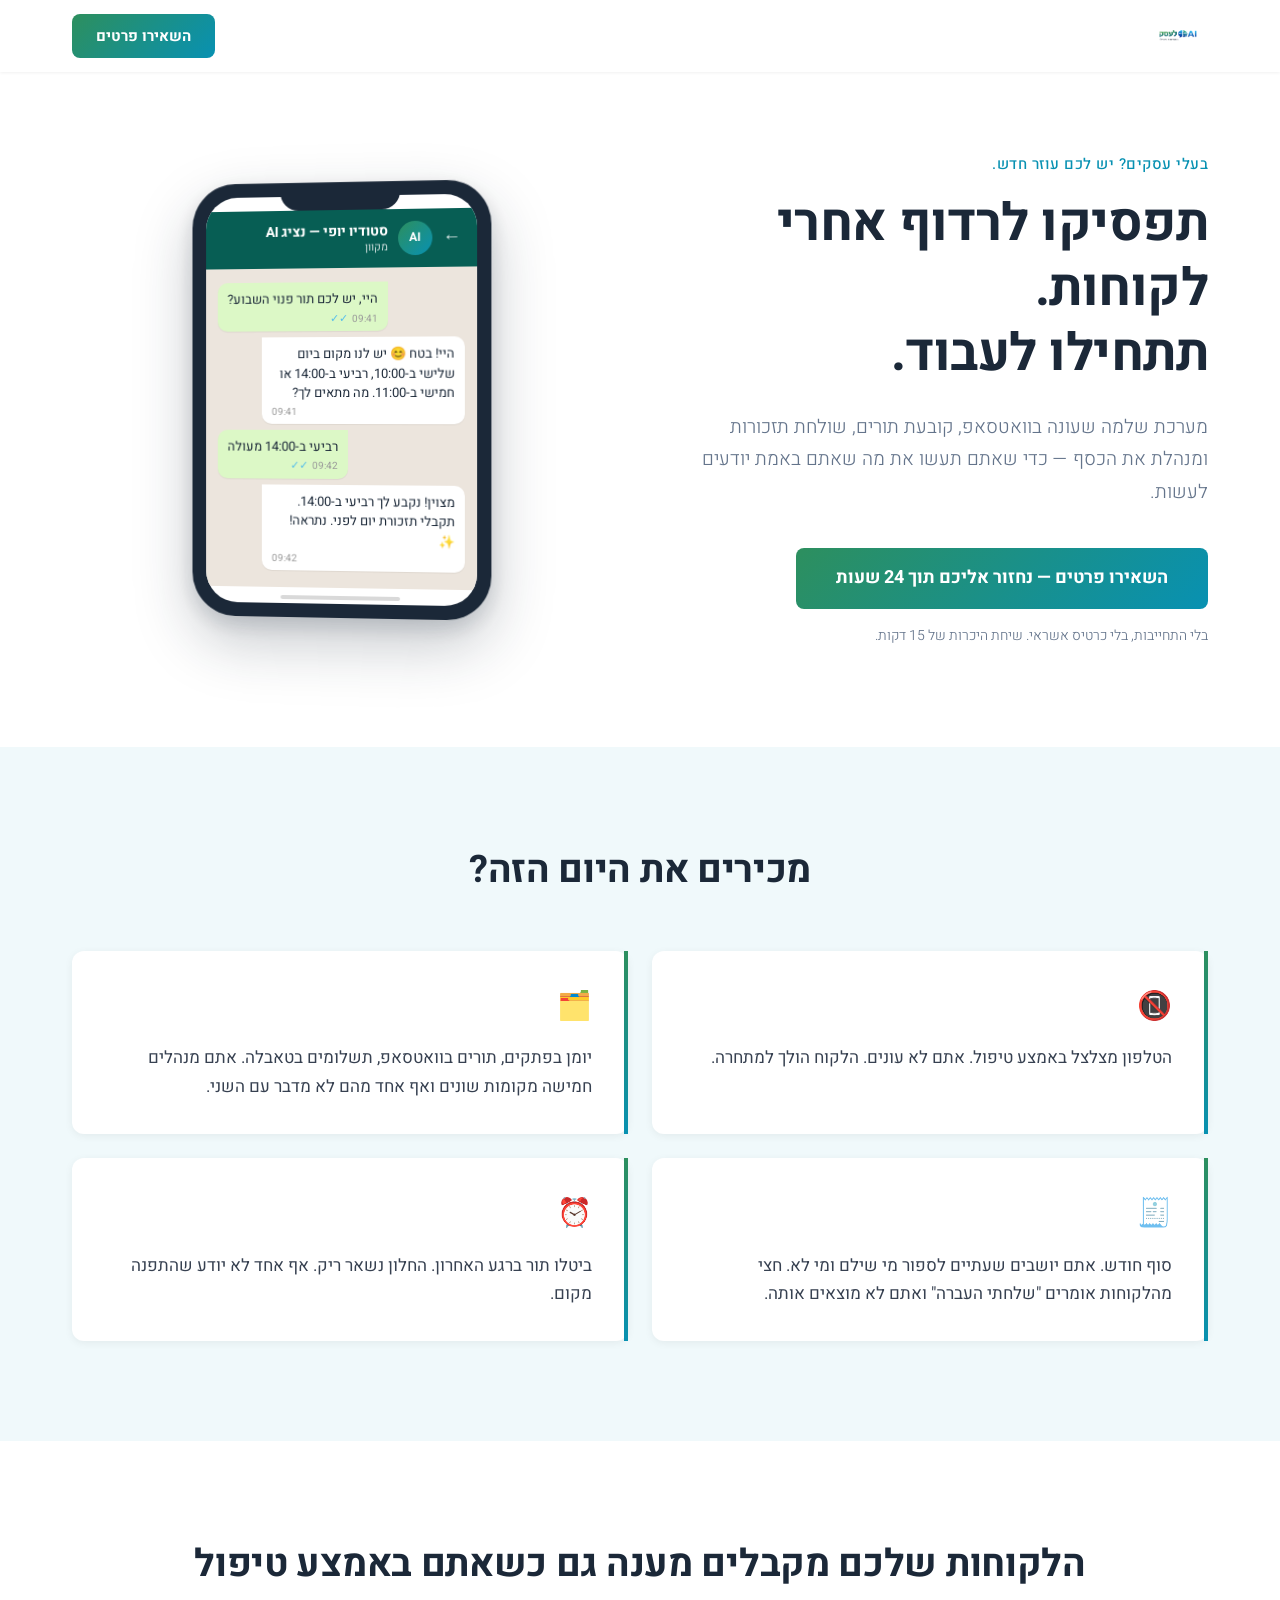
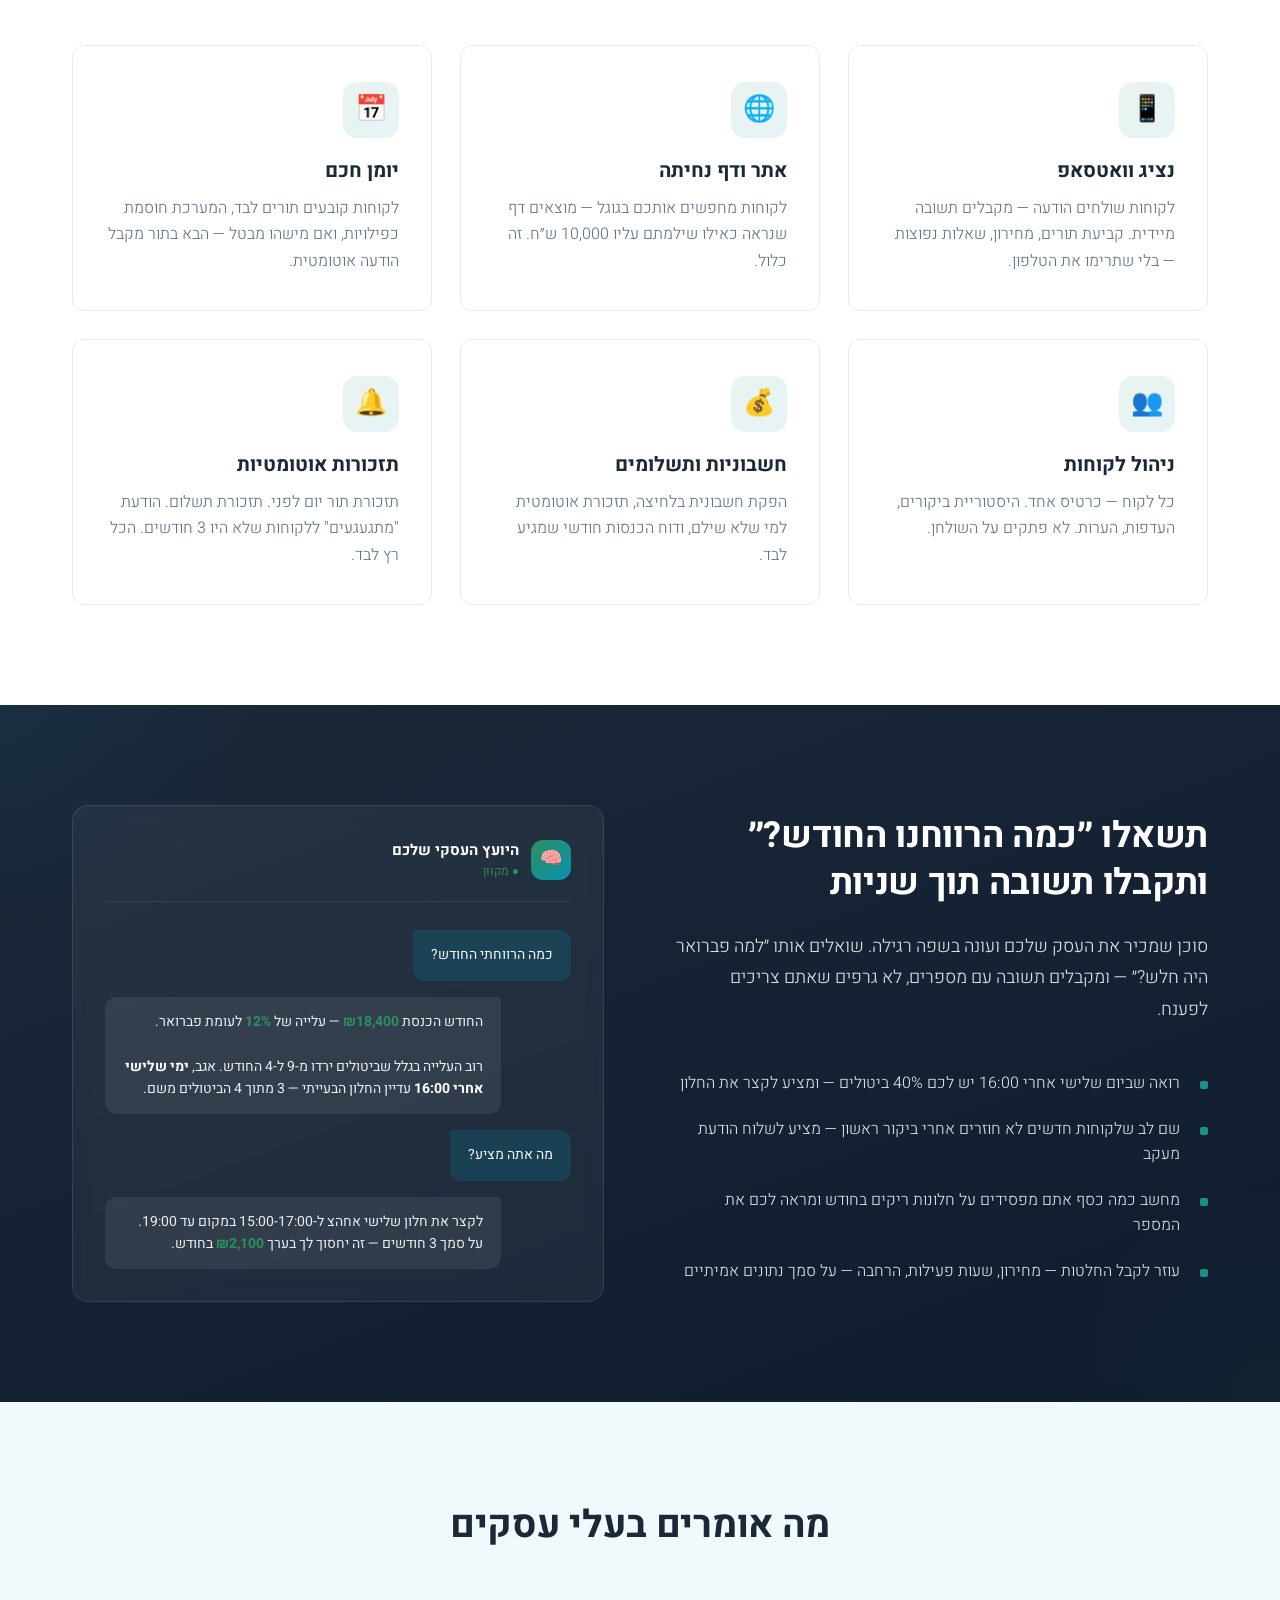
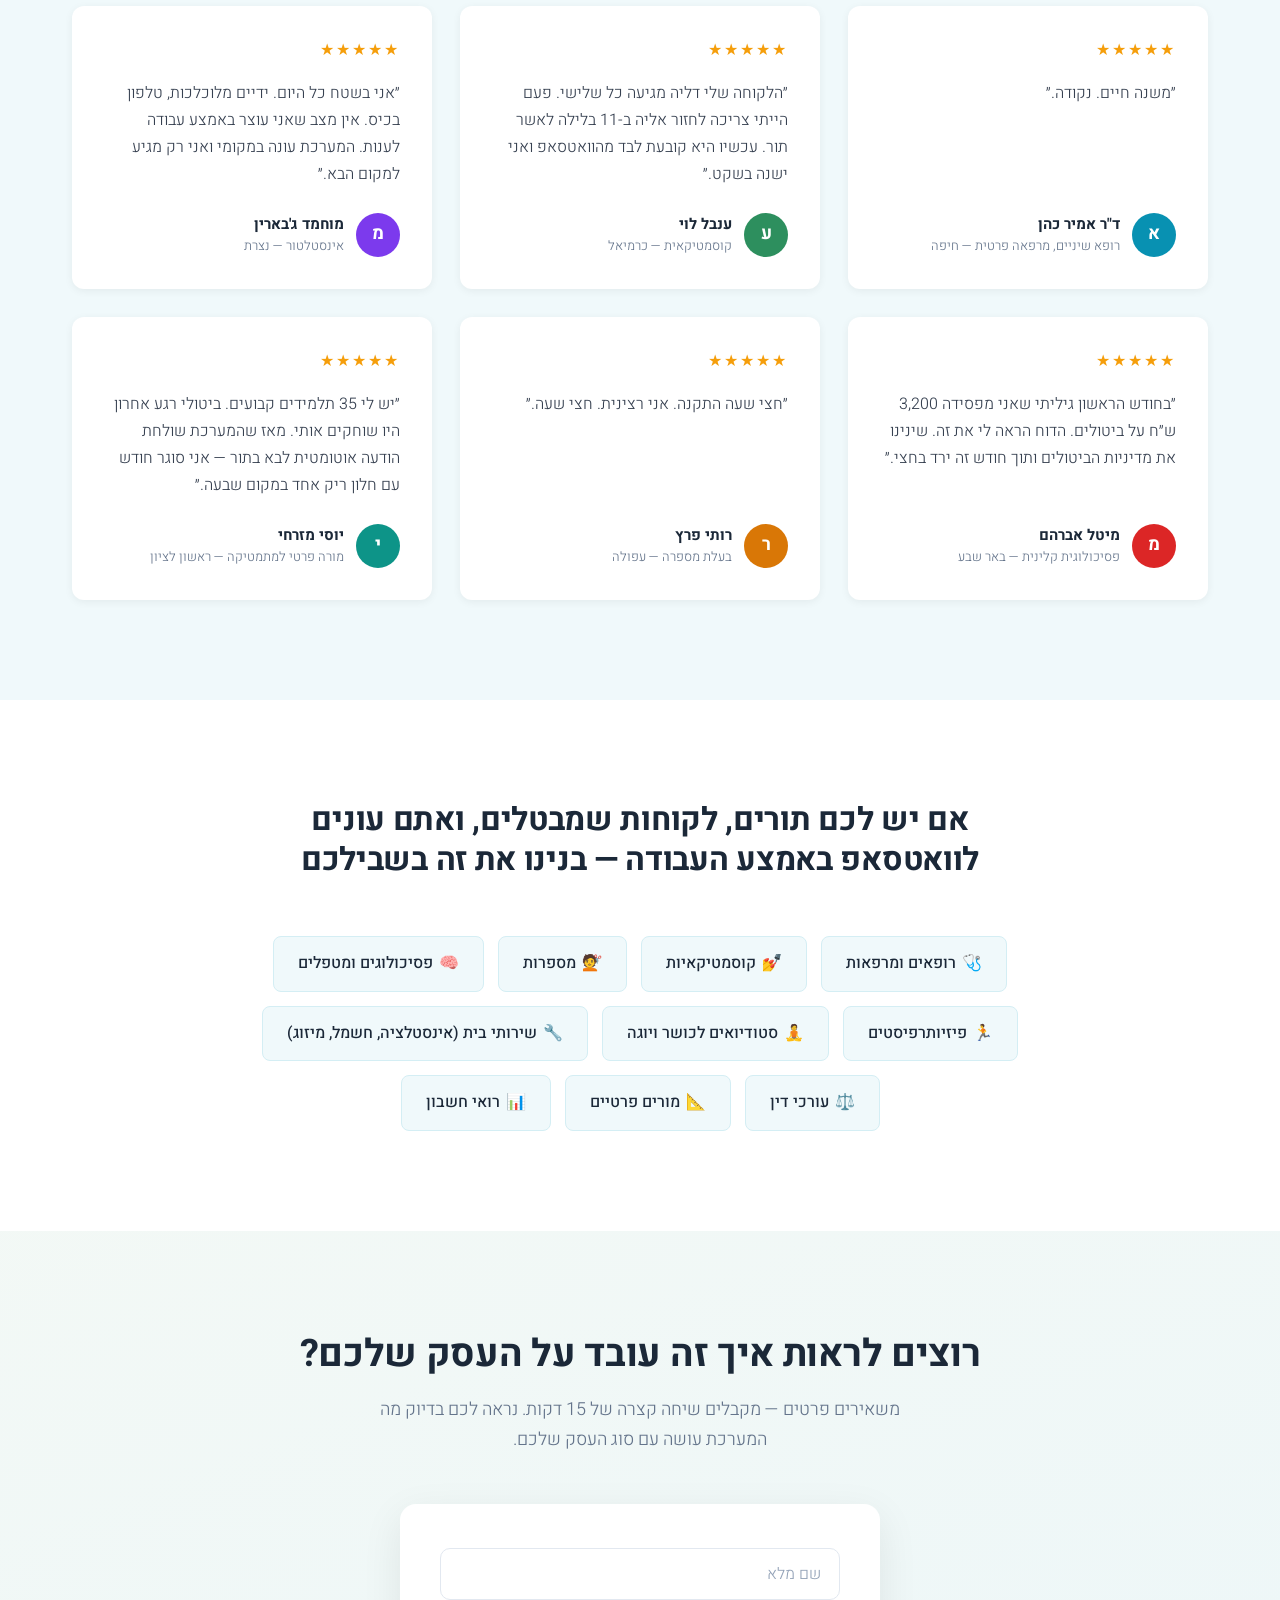
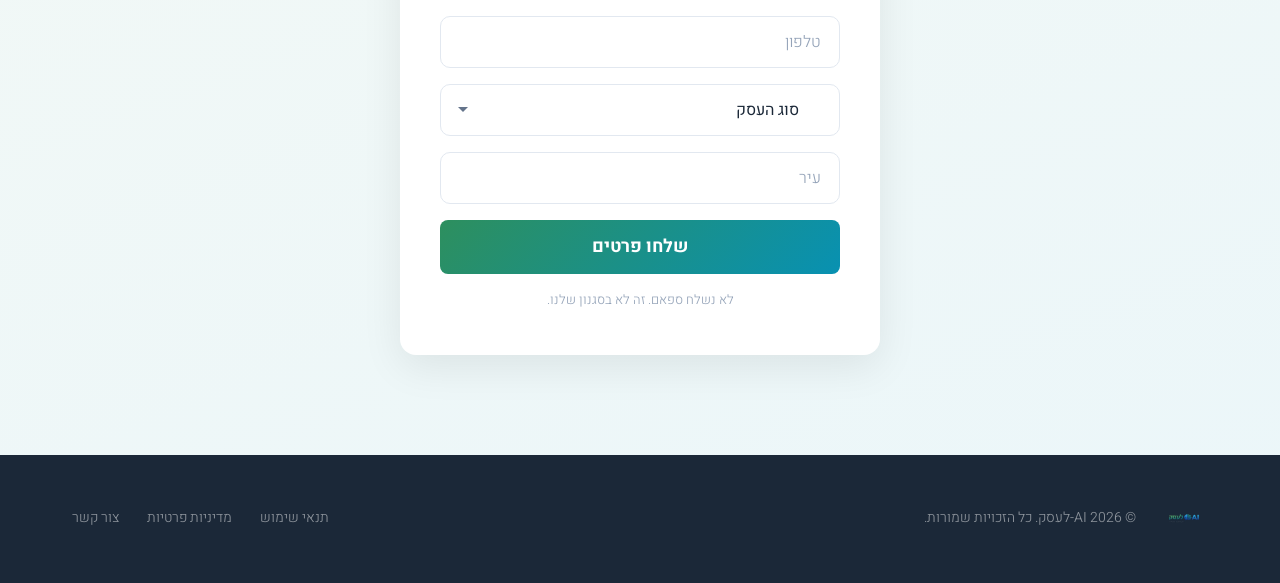
==== commit 97c3b6a2: "fix: convert all Hebrew marketing copy from singular to plural (לשון רבים) Nav, hero, pain points, s" ====
--- a/index.html
+++ b/index.html
@@ -1011,7 +1011,7 @@
   <nav class="nav">
     <div class="container">
       <img src="logo.png" alt="AI-לעסק" class="nav-logo">
-      <a href="#lead-form" class="btn btn-nav">השאר פרטים</a>
+      <a href="#lead-form" class="btn btn-nav">השאירו פרטים</a>
     </div>
   </nav>
 
@@ -1019,11 +1019,11 @@
   <section class="hero">
     <div class="container">
       <div class="hero-text">
-        <p class="hero-pre">בעל עסק? יש לך עוזר חדש.</p>
-        <h1>תפסיק לרדוף אחרי לקוחות.<br>תתחיל לעבוד.</h1>
-        <p class="hero-sub">מערכת שלמה שעונה בוואטסאפ, קובעת תורים, שולחת תזכורות ומנהלת את הכסף — כדי שאתה תעשה את מה שאתה באמת יודע לעשות.</p>
+        <p class="hero-pre">בעלי עסקים? יש לכם עוזר חדש.</p>
+        <h1>תפסיקו לרדוף אחרי לקוחות.<br>תתחילו לעבוד.</h1>
+        <p class="hero-sub">מערכת שלמה שעונה בוואטסאפ, קובעת תורים, שולחת תזכורות ומנהלת את הכסף — כדי שאתם תעשו את מה שאתם באמת יודעים לעשות.</p>
         <div class="hero-cta-wrap">
-          <a href="#lead-form" class="btn btn-gradient">השאר פרטים — נחזור אליך תוך 24 שעות</a>
+          <a href="#lead-form" class="btn btn-gradient">השאירו פרטים — נחזור אליכם תוך 24 שעות</a>
         </div>
         <p class="hero-reassurance">בלי התחייבות, בלי כרטיס אשראי. שיחת היכרות של 15 דקות.</p>
       </div>
@@ -1076,15 +1076,15 @@
       <div class="pain-grid">
         <div class="pain-card">
           <span class="pain-emoji">📵</span>
-          <p>הטלפון מצלצל באמצע טיפול. אתה לא עונה. הלקוח הולך למתחרה.</p>
+          <p>הטלפון מצלצל באמצע טיפול. אתם לא עונים. הלקוח הולך למתחרה.</p>
         </div>
         <div class="pain-card">
           <span class="pain-emoji">🗂️</span>
-          <p>יומן בפתקים, תורים בוואטסאפ, תשלומים בטאבלה. אתה מנהל חמישה מקומות שונים ואף אחד מהם לא מדבר עם השני.</p>
+          <p>יומן בפתקים, תורים בוואטסאפ, תשלומים בטאבלה. אתם מנהלים חמישה מקומות שונים ואף אחד מהם לא מדבר עם השני.</p>
         </div>
         <div class="pain-card">
           <span class="pain-emoji">🧾</span>
-          <p>סוף חודש. אתה יושב שעתיים לספור מי שילם ומי לא. חצי מהלקוחות אומרים "שלחתי העברה" ואתה לא מוצא אותה.</p>
+          <p>סוף חודש. אתם יושבים שעתיים לספור מי שילם ומי לא. חצי מהלקוחות אומרים "שלחתי העברה" ואתם לא מוצאים אותה.</p>
         </div>
         <div class="pain-card">
           <span class="pain-emoji">⏰</span>
@@ -1097,17 +1097,17 @@
   <!-- ===== Solution ===== -->
   <section class="solution section-padding">
     <div class="container">
-      <h2 class="text-center">הלקוחות שלך מקבלים מענה גם כשאתה באמצע טיפול</h2>
+      <h2 class="text-center">הלקוחות שלכם מקבלים מענה גם כשאתם באמצע טיפול</h2>
       <div class="solution-grid">
         <div class="solution-card">
           <div class="solution-icon">📱</div>
           <h3>נציג וואטסאפ</h3>
-          <p>לקוחות שולחים הודעה — מקבלים תשובה מיידית. קביעת תורים, מחירון, שאלות נפוצות — בלי שתרים את הטלפון.</p>
+          <p>לקוחות שולחים הודעה — מקבלים תשובה מיידית. קביעת תורים, מחירון, שאלות נפוצות — בלי שתרימו את הטלפון.</p>
         </div>
         <div class="solution-card">
           <div class="solution-icon">🌐</div>
           <h3>אתר ודף נחיתה</h3>
-          <p>לקוחות מחפשים אותך בגוגל — מוצאים דף שנראה כאילו שילמת עליו 10,000 ש״ח. זה כלול.</p>
+          <p>לקוחות מחפשים אותכם בגוגל — מוצאים דף שנראה כאילו שילמתם עליו 10,000 ש״ח. זה כלול.</p>
         </div>
         <div class="solution-card">
           <div class="solution-icon">📅</div>
@@ -1138,12 +1138,12 @@
     <div class="container">
       <div class="ai-agent-layout">
         <div class="ai-agent-text">
-          <h2>תשאל ״כמה הרווחתי החודש?״ ותקבל תשובה תוך שניות</h2>
-          <p class="ai-agent-body">סוכן שמכיר את העסק שלך ועונה בשפה רגילה. שואל אותו ״למה פברואר היה חלש?״ — ומקבל תשובה עם מספרים, לא גרפים שאתה צריך לפענח.</p>
+          <h2>תשאלו ״כמה הרווחנו החודש?״ ותקבלו תשובה תוך שניות</h2>
+          <p class="ai-agent-body">סוכן שמכיר את העסק שלכם ועונה בשפה רגילה. שואלים אותו ״למה פברואר היה חלש?״ — ומקבלים תשובה עם מספרים, לא גרפים שאתם צריכים לפענח.</p>
           <ul class="ai-agent-bullets">
-            <li>רואה שביום שלישי אחרי 16:00 יש לך 40% ביטולים — ומציע לקצר את החלון</li>
+            <li>רואה שביום שלישי אחרי 16:00 יש לכם 40% ביטולים — ומציע לקצר את החלון</li>
             <li>שם לב שלקוחות חדשים לא חוזרים אחרי ביקור ראשון — מציע לשלוח הודעת מעקב</li>
-            <li>מחשב כמה כסף אתה מפסיד על חלונות ריקים בחודש ומראה לך את המספר</li>
+            <li>מחשב כמה כסף אתם מפסידים על חלונות ריקים בחודש ומראה לכם את המספר</li>
             <li>עוזר לקבל החלטות — מחירון, שעות פעילות, הרחבה — על סמך נתונים אמיתיים</li>
           </ul>
         </div>
@@ -1152,7 +1152,7 @@
           <div class="ai-chat-header">
             <div class="ai-chat-avatar">🧠</div>
             <div class="ai-chat-header-text">
-              <span class="ai-chat-header-name">היועץ העסקי שלך</span>
+              <span class="ai-chat-header-name">היועץ העסקי שלכם</span>
               <span class="ai-chat-header-status">● מקוון</span>
             </div>
           </div>
@@ -1259,7 +1259,7 @@
   <!-- ===== Who It's For ===== -->
   <section class="who section-padding">
     <div class="container text-center">
-      <h2>אם יש לך תורים, לקוחות שמבטלים, ואתה עונה לוואטסאפ באמצע העבודה — בנינו את זה בשבילך</h2>
+      <h2>אם יש לכם תורים, לקוחות שמבטלים, ואתם עונים לוואטסאפ באמצע העבודה — בנינו את זה בשבילכם</h2>
       <div class="who-tiles">
         <span class="who-tile"><span class="who-tile-icon">🩺</span>רופאים ומרפאות</span>
         <span class="who-tile"><span class="who-tile-icon">💅</span>קוסמטיקאיות</span>
@@ -1278,8 +1278,8 @@
   <!-- ===== Lead Form ===== -->
   <section id="lead-form" class="lead-form-section">
     <div class="container text-center">
-      <h2>רוצה לראות איך זה עובד על העסק שלך?</h2>
-      <p class="lead-form-sub">משאיר פרטים — מקבל שיחה קצרה של 15 דקות. נראה לך בדיוק מה המערכת עושה עם סוג העסק שלך.</p>
+      <h2>רוצים לראות איך זה עובד על העסק שלכם?</h2>
+      <p class="lead-form-sub">משאירים פרטים — מקבלים שיחה קצרה של 15 דקות. נראה לכם בדיוק מה המערכת עושה עם סוג העסק שלכם.</p>
       <div class="form-container">
         <form>
           <input type="text" class="form-field" placeholder="שם מלא" autocomplete="name">
@@ -1298,7 +1298,7 @@
             <option value="other">אחר</option>
           </select>
           <input type="text" class="form-field" placeholder="עיר" autocomplete="address-level2">
-          <button type="button" class="form-submit">שלח פרטים</button>
+          <button type="button" class="form-submit">שלחו פרטים</button>
           <p class="form-privacy">לא נשלח ספאם. זה לא בסגנון שלנו.</p>
         </form>
       </div>
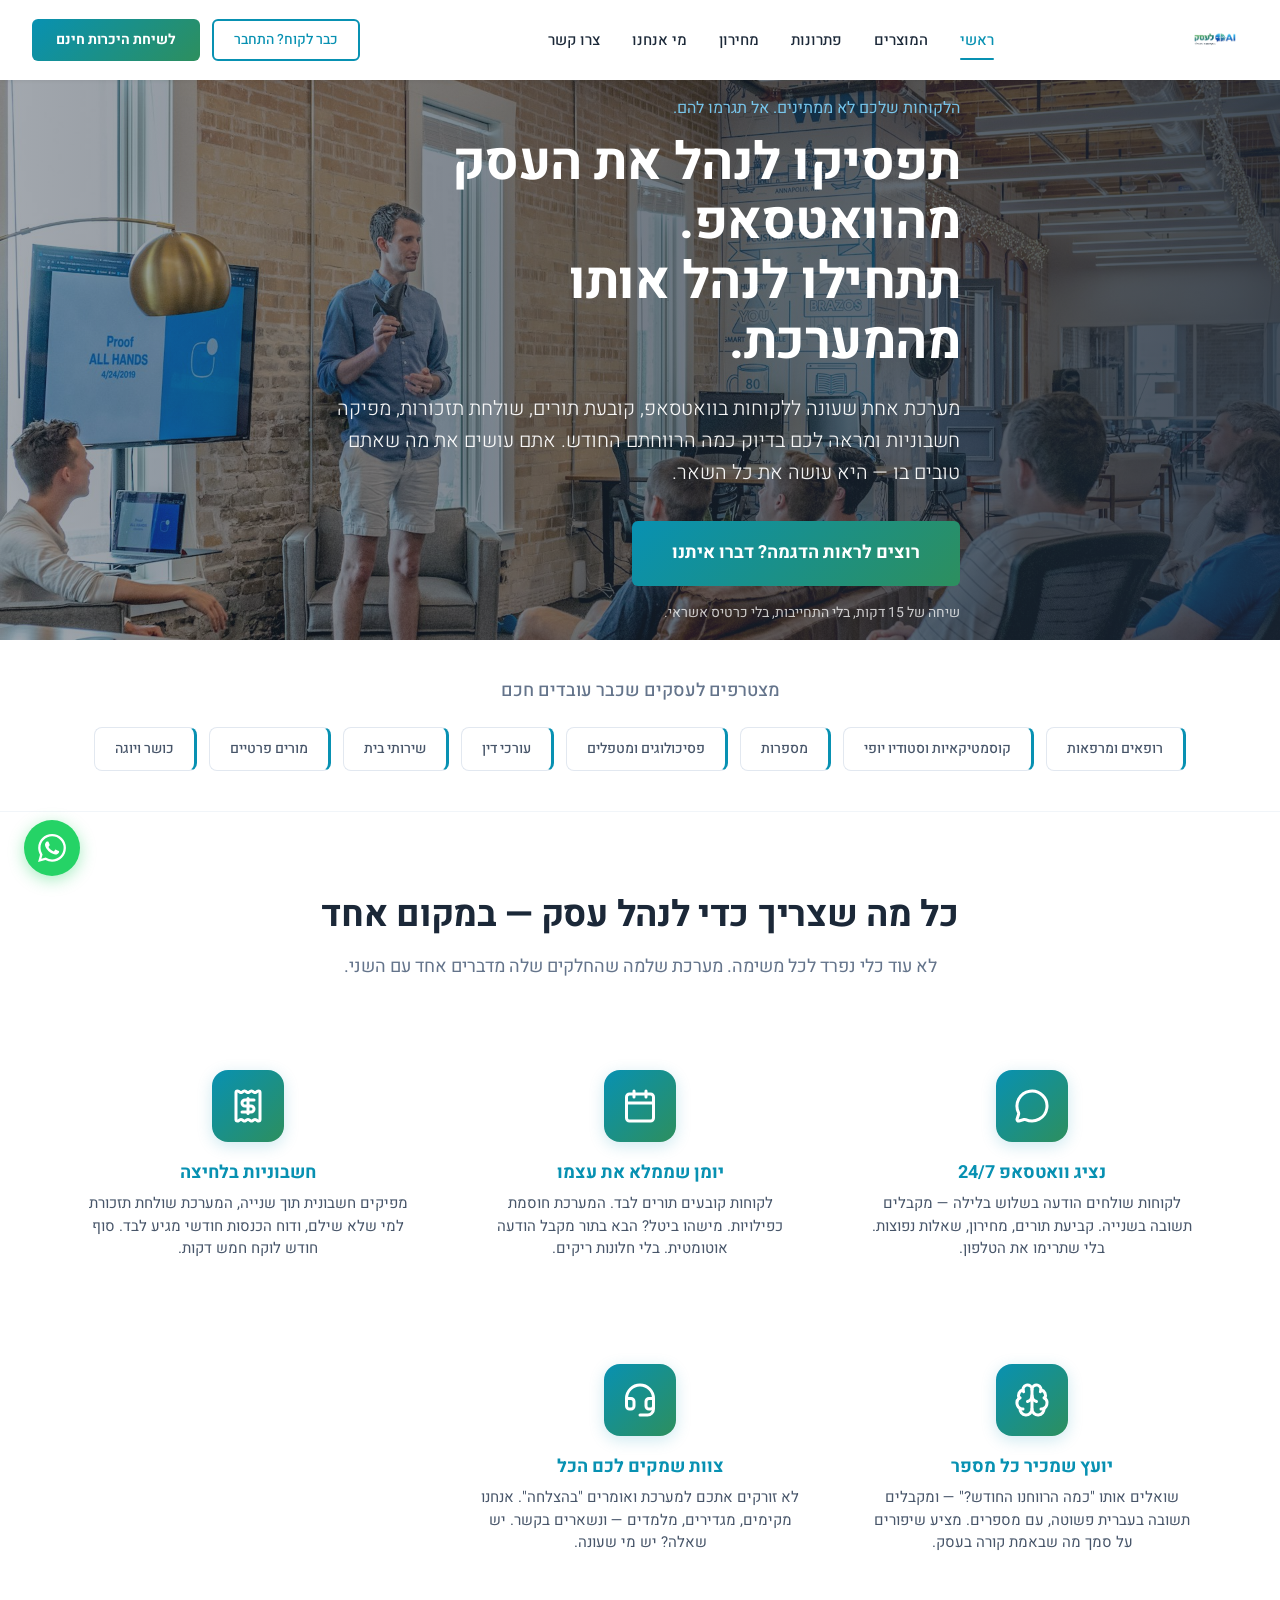
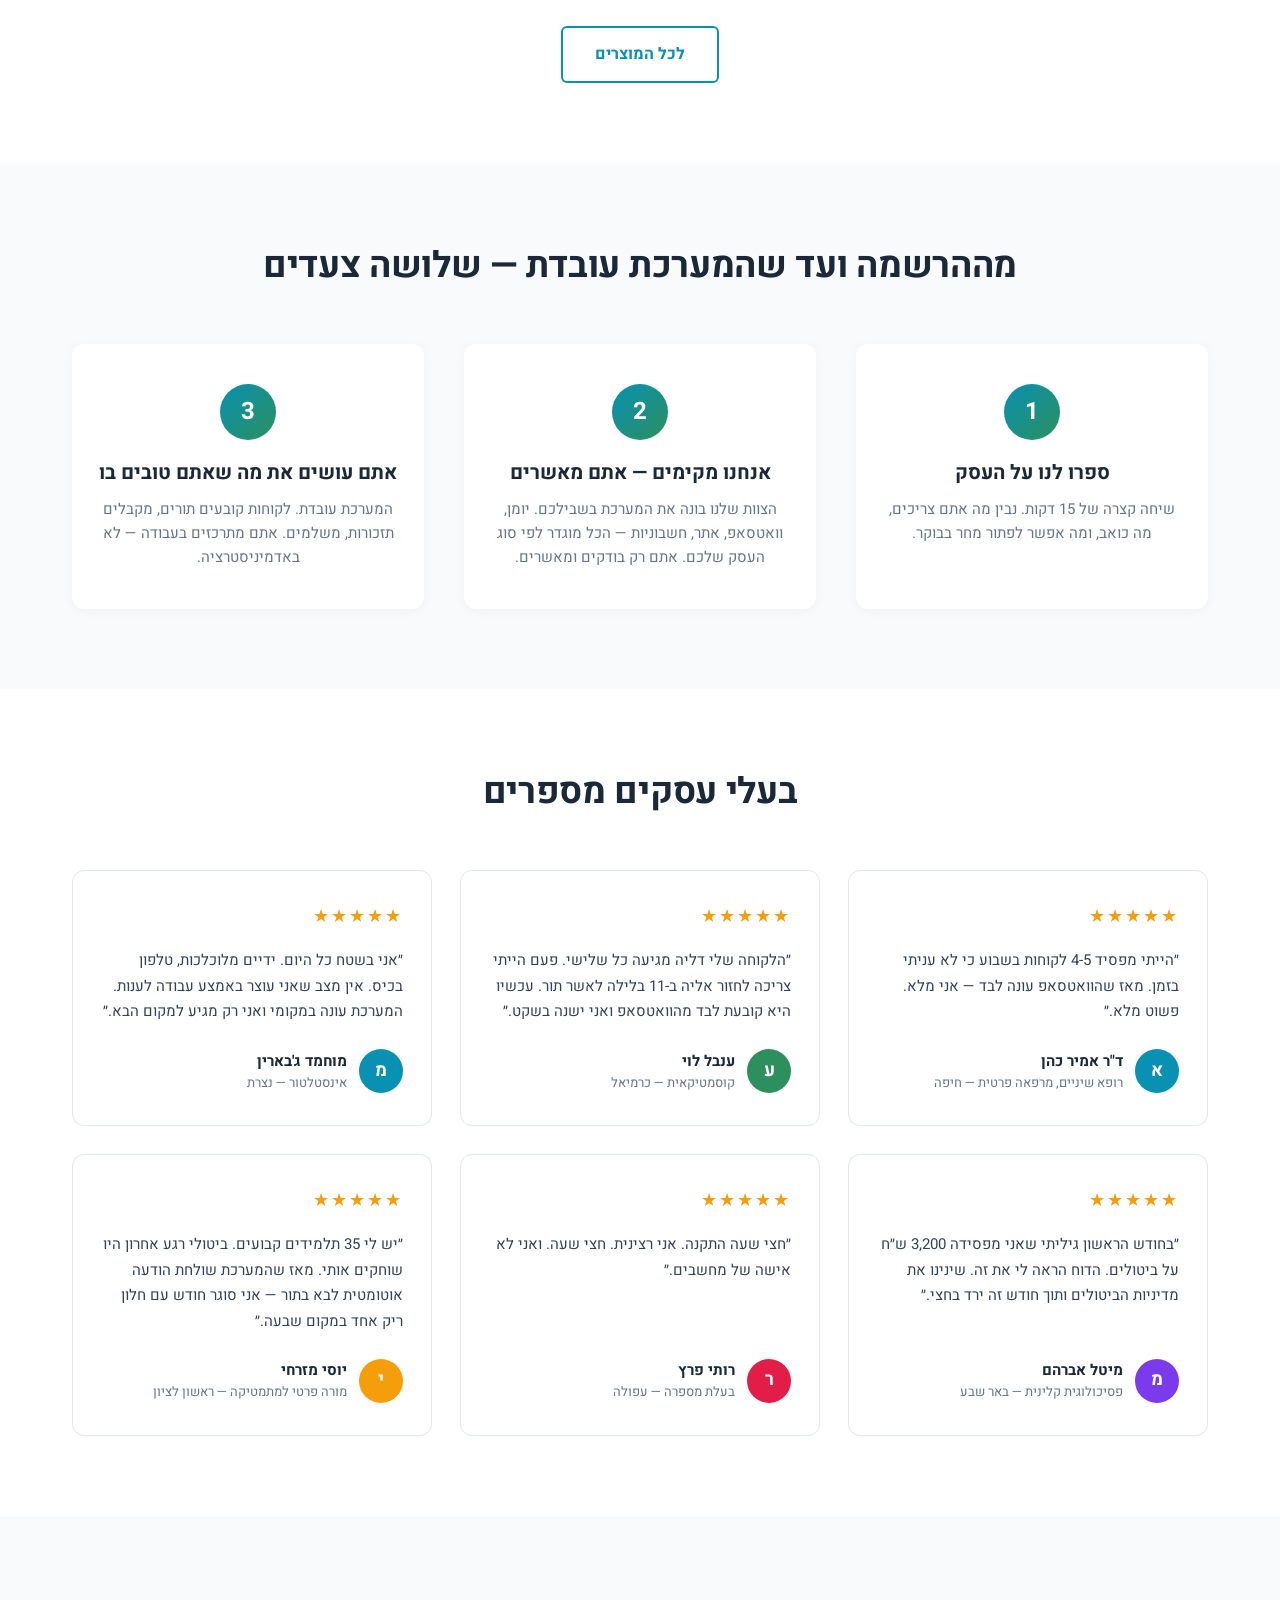
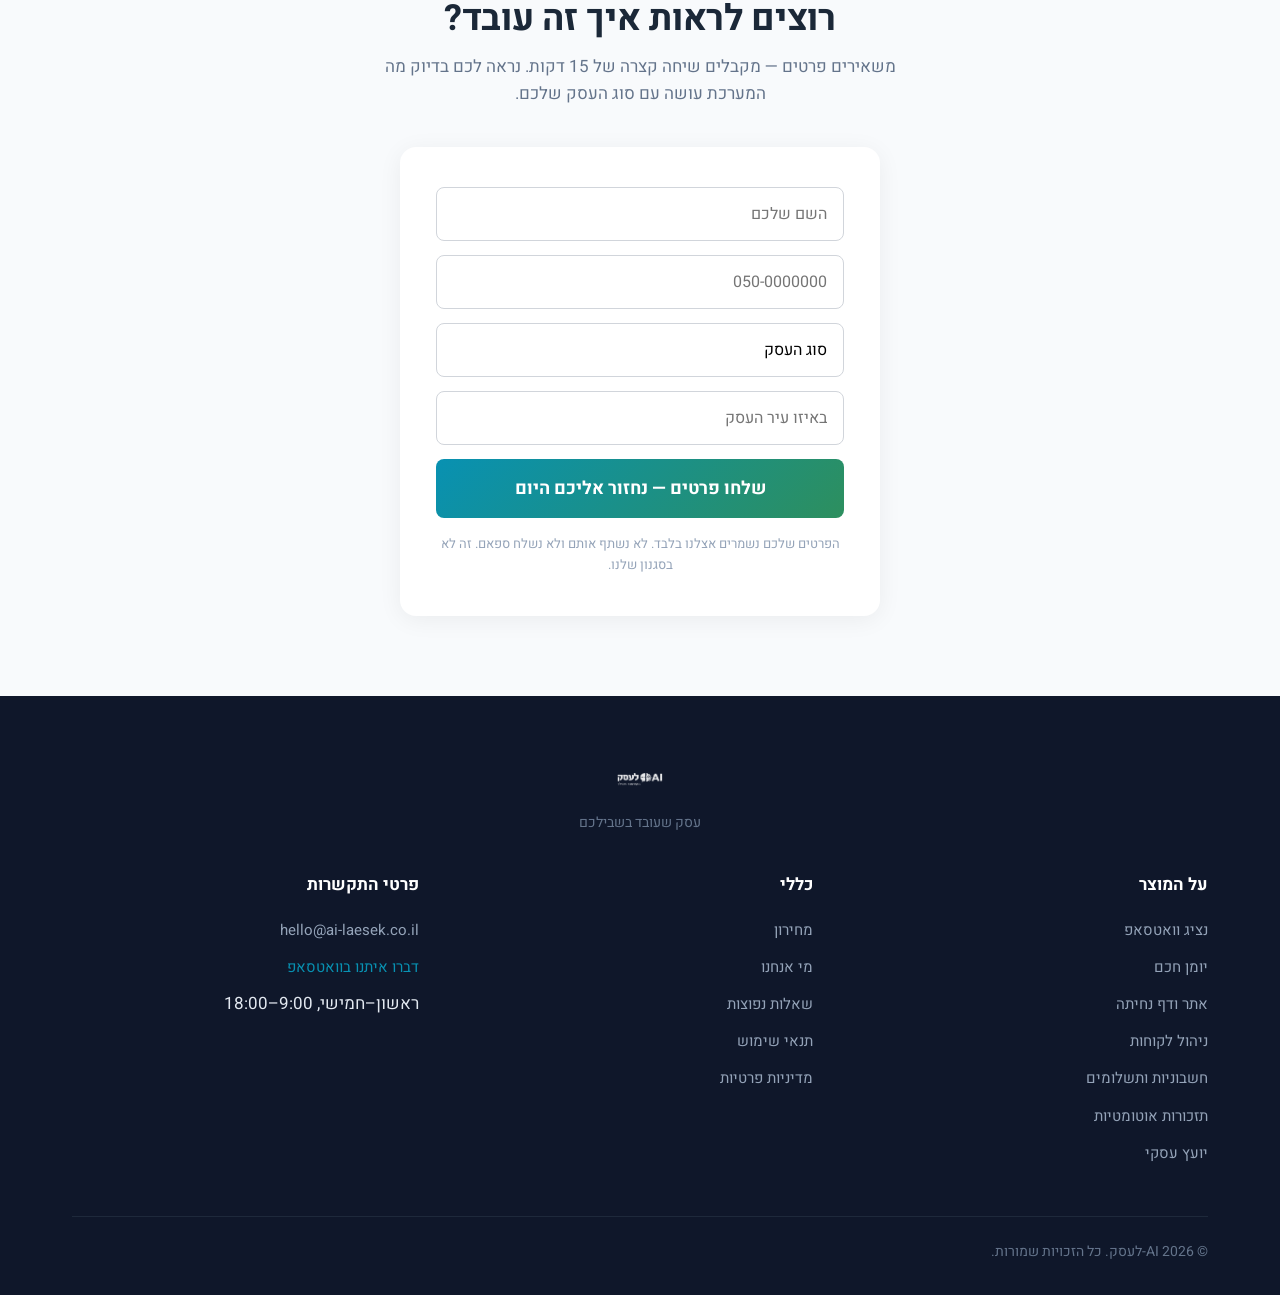
==== commit e7d45f8a: "feat: rebuild home page — multi-page site structure, critic feedback applied Complete rewrite of ind" ====
--- a/index.html
+++ b/index.html
@@ -4,1172 +4,136 @@
   <meta charset="UTF-8">
   <meta name="viewport" content="width=device-width, initial-scale=1.0">
   <title>AI-לעסק — מערכת ניהול עסק חכמה</title>
-  <link href="https://fonts.googleapis.com/css2?family=Heebo:wght@300;400;500;700&display=swap" rel="stylesheet">
-  <style>
-    /* ===== Reset ===== */
-    *, *::before, *::after {
-      margin: 0;
-      padding: 0;
-      box-sizing: border-box;
-    }
-
-    /* ===== Base ===== */
-    html {
-      scroll-behavior: smooth;
-    }
-
-    body {
-      font-family: 'Heebo', sans-serif;
-      font-weight: 400;
-      font-size: 17px;
-      line-height: 1.6;
-      color: #1B2838;
-      background: #FFFFFF;
-      overflow-x: hidden;
-    }
-
-    h1, h2, h3 {
-      line-height: 1.25;
-      font-weight: 700;
-    }
-
-    h1 { font-size: 52px; letter-spacing: -0.5px; }
-    h2 { font-size: 38px; letter-spacing: -0.3px; }
-    h3 { font-size: 21px; }
-
-    a {
-      text-decoration: none;
-      color: inherit;
-    }
-
-    img {
-      max-width: 100%;
-      display: block;
-    }
-
-    /* ===== Utility ===== */
-    .container {
-      max-width: 1200px;
-      margin-inline: auto;
-      padding-inline: 32px;
-    }
-
-    .section-padding {
-      padding-block: 100px;
-    }
-
-    .text-center {
-      text-align: center;
-    }
-
-    /* ===== Scroll Fade-In ===== */
-    @keyframes fadeInUp {
-      from {
-        opacity: 0;
-        transform: translateY(24px);
-      }
-      to {
-        opacity: 1;
-        transform: translateY(0);
-      }
-    }
-
-    .fade-in {
-      animation: fadeInUp 0.7s ease-out both;
-    }
-
-    /* ===== Buttons ===== */
-    .btn {
-      display: inline-block;
-      font-family: 'Heebo', sans-serif;
-      font-weight: 700;
-      font-size: 17px;
-      border: none;
-      border-radius: 8px;
-      cursor: pointer;
-      padding: 14px 32px;
-      transition: transform 0.2s ease, box-shadow 0.2s ease;
-    }
-
-    .btn:hover {
-      transform: translateY(-1px);
-      box-shadow: 0 4px 12px rgba(0,0,0,0.12);
-    }
-
-    .btn-gradient {
-      background: linear-gradient(135deg, #2D8F5E, #0891B2);
-      color: #FFFFFF;
-    }
-
-    .btn-nav {
-      background: linear-gradient(135deg, #2D8F5E, #0891B2);
-      color: #FFFFFF;
-      padding: 10px 24px;
-      font-size: 15px;
-    }
-
-    /* ===== Nav ===== */
-    .nav {
-      position: sticky;
-      top: 0;
-      z-index: 100;
-      background: rgba(255, 255, 255, 0.95);
-      backdrop-filter: blur(12px);
-      -webkit-backdrop-filter: blur(12px);
-      height: 72px;
-      display: flex;
-      align-items: center;
-      box-shadow: 0 1px 3px rgba(0,0,0,0.06);
-    }
-
-    .nav .container {
-      display: flex;
-      align-items: center;
-      justify-content: space-between;
-      width: 100%;
-    }
-
-    .nav-logo {
-      height: 40px;
-      width: auto;
-    }
-
-    /* ===== Hero ===== */
-    .hero {
-      padding: 80px 0 100px;
-      background: #FFFFFF;
-      overflow: hidden;
-    }
-
-    .hero .container {
-      display: grid;
-      grid-template-columns: 1fr 1fr;
-      gap: 64px;
-      align-items: center;
-    }
-
-    .hero-text {
-      animation: fadeInUp 0.7s ease-out both;
-    }
-
-    .hero-pre {
-      font-size: 15px;
-      font-weight: 500;
-      color: #0891B2;
-      margin-bottom: 16px;
-      letter-spacing: 0.5px;
-    }
-
-    .hero h1 {
-      margin-bottom: 24px;
-      color: #1B2838;
-    }
-
-    .hero-sub {
-      font-size: 19px;
-      color: #64748B;
-      margin-bottom: 40px;
-      line-height: 1.7;
-      font-weight: 300;
-    }
-
-    .hero-cta-wrap {
-      margin-bottom: 16px;
-    }
-
-    .hero-cta-wrap .btn {
-      font-size: 18px;
-      padding: 16px 40px;
-    }
-
-    .hero-reassurance {
-      font-size: 14px;
-      color: #64748B;
-      font-weight: 300;
-    }
-
-    /* ===== Phone Mockup ===== */
-    .phone-wrap {
-      display: flex;
-      justify-content: center;
-      animation: fadeInUp 0.9s ease-out 0.2s both;
-    }
-
-    .phone-frame {
-      width: 300px;
-      background: #1B2838;
-      border-radius: 44px;
-      padding: 14px;
-      box-shadow:
-        0 25px 60px rgba(27, 40, 56, 0.25),
-        0 8px 20px rgba(27, 40, 56, 0.15),
-        inset 0 1px 0 rgba(255,255,255,0.1);
-      transform: perspective(1000px) rotateY(-5deg);
-      transition: transform 0.4s ease;
-    }
-
-    .phone-frame:hover {
-      transform: perspective(1000px) rotateY(-2deg);
-    }
-
-    .phone-notch {
-      width: 120px;
-      height: 28px;
-      background: #1B2838;
-      border-radius: 0 0 18px 18px;
-      margin: -14px auto 0;
-      position: relative;
-      z-index: 2;
-    }
-
-    .phone-screen {
-      background: #FFFFFF;
-      border-radius: 32px;
-      overflow: hidden;
-      position: relative;
-    }
-
-    /* WhatsApp UI inside phone */
-    .wa-header {
-      background: #075E54;
-      color: #FFFFFF;
-      padding: 12px 16px;
-      display: flex;
-      align-items: center;
-      gap: 10px;
-      font-size: 14px;
-    }
-
-    .wa-back {
-      font-size: 18px;
-      opacity: 0.9;
-    }
-
-    .wa-avatar-circle {
-      width: 34px;
-      height: 34px;
-      border-radius: 50%;
-      background: linear-gradient(135deg, #2D8F5E, #0891B2);
-      display: flex;
-      align-items: center;
-      justify-content: center;
-      font-size: 12px;
-      font-weight: 700;
-      color: #FFFFFF;
-      flex-shrink: 0;
-    }
-
-    .wa-header-info {
-      display: flex;
-      flex-direction: column;
-      line-height: 1.3;
-    }
-
-    .wa-header-name {
-      font-weight: 700;
-      font-size: 14px;
-    }
-
-    .wa-header-status {
-      font-size: 11px;
-      opacity: 0.8;
-    }
-
-    .wa-body {
-      background: #ECE5DD;
-      padding: 14px 12px;
-      display: flex;
-      flex-direction: column;
-      gap: 6px;
-      min-height: 320px;
-    }
-
-    .wa-msg {
-      max-width: 82%;
-      padding: 7px 10px 4px;
-      font-size: 13px;
-      line-height: 1.5;
-      position: relative;
-    }
-
-    .wa-msg-in {
-      background: #FFFFFF;
-      align-self: flex-start;
-      border-radius: 0 10px 10px 10px;
-      box-shadow: 0 1px 1px rgba(0,0,0,0.06);
-    }
-
-    .wa-msg-out {
-      background: #DCF8C6;
-      align-self: flex-end;
-      border-radius: 10px 0 10px 10px;
-      box-shadow: 0 1px 1px rgba(0,0,0,0.06);
-    }
-
-    .wa-time {
-      font-size: 10px;
-      color: #999;
-      text-align: left;
-      margin-top: 2px;
-      direction: ltr;
-    }
-
-    .wa-msg-out .wa-time {
-      text-align: right;
-    }
-
-    .wa-checks {
-      color: #53bdeb;
-      font-size: 11px;
-      margin-right: 2px;
-    }
-
-    .phone-home-indicator {
-      width: 120px;
-      height: 4px;
-      background: rgba(0,0,0,0.15);
-      border-radius: 2px;
-      margin: 8px auto 4px;
-    }
-
-    /* ===== Problem Section ===== */
-    .problem {
-      background: #F0F9FB;
-    }
-
-    .problem h2 {
-      margin-bottom: 56px;
-    }
-
-    .pain-grid {
-      display: grid;
-      grid-template-columns: 1fr 1fr;
-      gap: 24px;
-    }
-
-    .pain-card {
-      background: #FFFFFF;
-      border-radius: 12px;
-      padding: 32px;
-      font-size: 17px;
-      line-height: 1.7;
-      color: #1B2838;
-      border-right: 4px solid transparent;
-      border-image: linear-gradient(180deg, #2D8F5E, #0891B2) 1;
-      box-shadow: 0 2px 8px rgba(0,0,0,0.06);
-      transition: box-shadow 0.25s ease, transform 0.25s ease;
-    }
-
-    .pain-card:hover {
-      box-shadow: 0 4px 16px rgba(0,0,0,0.1);
-      transform: translateY(-2px);
-    }
-
-    .pain-emoji {
-      font-size: 28px;
-      display: block;
-      margin-bottom: 14px;
-    }
-
-    .pain-card p {
-      color: #374151;
-    }
-
-    /* ===== Solution Section ===== */
-    .solution {
-      background: #FFFFFF;
-    }
-
-    .solution h2 {
-      margin-bottom: 56px;
-    }
-
-    .solution-grid {
-      display: grid;
-      grid-template-columns: repeat(3, 1fr);
-      gap: 28px;
-    }
-
-    .solution-card {
-      background: #FFFFFF;
-      border-radius: 12px;
-      padding: 36px 32px;
-      border: 1px solid #E8ECF0;
-      transition: box-shadow 0.3s ease, transform 0.3s ease;
-    }
-
-    .solution-card:hover {
-      box-shadow: 0 8px 24px rgba(0,0,0,0.08);
-      transform: translateY(-4px);
-    }
-
-    .solution-icon {
-      width: 56px;
-      height: 56px;
-      border-radius: 14px;
-      background: linear-gradient(135deg, rgba(45,143,94,0.1), rgba(8,145,178,0.1));
-      display: flex;
-      align-items: center;
-      justify-content: center;
-      font-size: 26px;
-      margin-bottom: 20px;
-    }
-
-    .solution-card h3 {
-      font-size: 20px;
-      font-weight: 700;
-      margin-bottom: 12px;
-      color: #1B2838;
-    }
-
-    .solution-card p {
-      font-size: 16px;
-      color: #64748B;
-      line-height: 1.65;
-      font-weight: 300;
-    }
-
-    /* ===== AI Agent Section ===== */
-    .ai-agent {
-      background: linear-gradient(160deg, #1B2838 0%, #0F1C2E 100%);
-      color: #FFFFFF;
-      position: relative;
-      overflow: hidden;
-    }
-
-    .ai-agent::before {
-      content: '';
-      position: absolute;
-      top: -50%;
-      left: -25%;
-      width: 600px;
-      height: 600px;
-      border-radius: 50%;
-      background: radial-gradient(circle, rgba(8,145,178,0.08) 0%, transparent 70%);
-      pointer-events: none;
-    }
-
-    .ai-agent::after {
-      content: '';
-      position: absolute;
-      bottom: -40%;
-      right: -20%;
-      width: 500px;
-      height: 500px;
-      border-radius: 50%;
-      background: radial-gradient(circle, rgba(45,143,94,0.06) 0%, transparent 70%);
-      pointer-events: none;
-    }
-
-    .ai-agent .container {
-      position: relative;
-      z-index: 1;
-    }
-
-    .ai-agent-layout {
-      display: grid;
-      grid-template-columns: 1fr 1fr;
-      gap: 72px;
-      align-items: center;
-    }
-
-    .ai-agent-text h2 {
-      margin-bottom: 24px;
-      font-size: 36px;
-      line-height: 1.3;
-    }
-
-    .ai-agent-body {
-      font-size: 18px;
-      line-height: 1.75;
-      margin-bottom: 36px;
-      color: rgba(255, 255, 255, 0.85);
-      font-weight: 300;
-    }
-
-    .ai-agent-bullets {
-      list-style: none;
-    }
-
-    .ai-agent-bullets li {
-      padding: 10px 0;
-      font-size: 16px;
-      line-height: 1.6;
-      position: relative;
-      padding-inline-start: 28px;
-      color: rgba(255,255,255,0.85);
-      font-weight: 300;
-    }
-
-    .ai-agent-bullets li::before {
-      content: '';
-      position: absolute;
-      inset-inline-start: 0;
-      top: 20px;
-      width: 8px;
-      height: 8px;
-      background: linear-gradient(135deg, #2D8F5E, #0891B2);
-      border-radius: 2px;
-    }
-
-    /* AI Chat Mockup */
-    .ai-chat-mockup {
-      background: rgba(255,255,255,0.05);
-      border: 1px solid rgba(255,255,255,0.1);
-      border-radius: 16px;
-      padding: 32px;
-      backdrop-filter: blur(8px);
-    }
-
-    .ai-chat-header {
-      display: flex;
-      align-items: center;
-      gap: 12px;
-      margin-bottom: 28px;
-      padding-bottom: 20px;
-      border-bottom: 1px solid rgba(255,255,255,0.08);
-    }
-
-    .ai-chat-avatar {
-      width: 40px;
-      height: 40px;
-      border-radius: 12px;
-      background: linear-gradient(135deg, #2D8F5E, #0891B2);
-      display: flex;
-      align-items: center;
-      justify-content: center;
-      font-size: 18px;
-      flex-shrink: 0;
-    }
-
-    .ai-chat-header-text {
-      display: flex;
-      flex-direction: column;
-    }
-
-    .ai-chat-header-name {
-      font-weight: 700;
-      font-size: 15px;
-    }
-
-    .ai-chat-header-status {
-      font-size: 12px;
-      color: #2D8F5E;
-    }
-
-    .ai-chat-messages {
-      display: flex;
-      flex-direction: column;
-      gap: 16px;
-    }
-
-    .ai-chat-msg {
-      max-width: 85%;
-      padding: 14px 18px;
-      border-radius: 12px;
-      font-size: 14px;
-      line-height: 1.6;
-    }
-
-    .ai-chat-msg-user {
-      background: rgba(8,145,178,0.2);
-      align-self: flex-start;
-      border-radius: 4px 12px 12px 12px;
-      color: rgba(255,255,255,0.95);
-    }
-
-    .ai-chat-msg-agent {
-      background: rgba(255,255,255,0.08);
-      align-self: flex-end;
-      border-radius: 12px 4px 12px 12px;
-      color: rgba(255,255,255,0.9);
-    }
-
-    .ai-chat-msg-agent strong {
-      color: #FFFFFF;
-      font-weight: 700;
-    }
-
-    .ai-chat-msg-agent .ai-highlight {
-      color: #2D8F5E;
-      font-weight: 700;
-    }
-
-    /* ===== Testimonials ===== */
-    .testimonials {
-      background: #F0F9FB;
-    }
-
-    .testimonials h2 {
-      margin-bottom: 56px;
-    }
-
-    .testimonials-grid {
-      display: grid;
-      grid-template-columns: repeat(3, 1fr);
-      gap: 28px;
-    }
-
-    .testimonial-card {
-      background: #FFFFFF;
-      border-radius: 12px;
-      padding: 32px;
-      display: flex;
-      flex-direction: column;
-      box-shadow: 0 2px 8px rgba(0,0,0,0.06);
-      transition: box-shadow 0.3s ease, transform 0.3s ease;
-    }
-
-    .testimonial-card:hover {
-      box-shadow: 0 6px 20px rgba(0,0,0,0.09);
-      transform: translateY(-2px);
-    }
-
-    .testimonial-stars {
-      color: #F59E0B;
-      font-size: 16px;
-      margin-bottom: 16px;
-      letter-spacing: 2px;
-    }
-
-    .testimonial-text {
-      font-size: 16px;
-      line-height: 1.7;
-      color: #374151;
-      margin-bottom: 24px;
-      flex-grow: 1;
-      font-weight: 300;
-    }
-
-    .testimonial-footer {
-      display: flex;
-      align-items: center;
-      gap: 12px;
-    }
-
-    .testimonial-avatar {
-      width: 44px;
-      height: 44px;
-      border-radius: 50%;
-      display: flex;
-      align-items: center;
-      justify-content: center;
-      font-size: 18px;
-      font-weight: 700;
-      color: #FFFFFF;
-      flex-shrink: 0;
-    }
-
-    .testimonial-info {
-      display: flex;
-      flex-direction: column;
-    }
-
-    .testimonial-name {
-      font-weight: 700;
-      font-size: 15px;
-      color: #1B2838;
-    }
-
-    .testimonial-role {
-      font-size: 13px;
-      color: #64748B;
-      font-weight: 300;
-    }
-
-    /* Avatar colors */
-    .avatar-1 { background: #0891B2; }
-    .avatar-2 { background: #2D8F5E; }
-    .avatar-3 { background: #7C3AED; }
-    .avatar-4 { background: #DC2626; }
-    .avatar-5 { background: #D97706; }
-    .avatar-6 { background: #0D9488; }
-
-    /* ===== Who It's For ===== */
-    .who {
-      background: #FFFFFF;
-    }
-
-    .who h2 {
-      margin-bottom: 56px;
-      max-width: 800px;
-      margin-inline: auto;
-      font-size: 32px;
-    }
-
-    .who-tiles {
-      display: flex;
-      flex-wrap: wrap;
-      justify-content: center;
-      gap: 14px;
-      max-width: 900px;
-      margin-inline: auto;
-    }
-
-    .who-tile {
-      background: #F0F9FB;
-      border: 1px solid #D4EEF4;
-      border-radius: 8px;
-      padding: 14px 24px;
-      font-size: 16px;
-      font-weight: 500;
-      color: #1B2838;
-      white-space: nowrap;
-      transition: background 0.2s ease, border-color 0.2s ease, transform 0.2s ease;
-    }
-
-    .who-tile:hover {
-      background: #E0F4F8;
-      border-color: #0891B2;
-      transform: translateY(-2px);
-    }
-
-    .who-tile-icon {
-      margin-left: 6px;
-    }
-
-    /* ===== Lead Form ===== */
-    .lead-form-section {
-      background: linear-gradient(160deg, rgba(45,143,94,0.06) 0%, rgba(8,145,178,0.08) 100%);
-      padding-block: 100px;
-    }
-
-    .lead-form-section h2 {
-      color: #1B2838;
-      margin-bottom: 16px;
-    }
-
-    .lead-form-sub {
-      color: #64748B;
-      font-size: 18px;
-      margin-bottom: 48px;
-      max-width: 560px;
-      margin-inline: auto;
-      font-weight: 300;
-      line-height: 1.7;
-    }
-
-    .form-container {
-      background: #FFFFFF;
-      max-width: 480px;
-      margin-inline: auto;
-      padding: 44px 40px;
-      border-radius: 16px;
-      box-shadow: 0 12px 40px rgba(0,0,0,0.08);
-    }
-
-    .form-field {
-      width: 100%;
-      height: 52px;
-      border: 1.5px solid #E2E8F0;
-      border-radius: 10px;
-      padding: 0 18px;
-      font-family: 'Heebo', sans-serif;
-      font-size: 16px;
-      color: #1B2838;
-      margin-bottom: 16px;
-      direction: rtl;
-      appearance: none;
-      -webkit-appearance: none;
-      background: #FFFFFF;
-      transition: border-color 0.2s ease, box-shadow 0.2s ease;
-    }
-
-    .form-field::placeholder {
-      color: #94A3B8;
-      font-weight: 300;
-    }
-
-    .form-field:focus {
-      outline: none;
-      border-color: #0891B2;
-      box-shadow: 0 0 0 3px rgba(8,145,178,0.1);
-    }
-
-    select.form-field {
-      background-image: url("data:image/svg+xml,%3Csvg xmlns='http://www.w3.org/2000/svg' width='12' height='12' viewBox='0 0 12 12'%3E%3Cpath fill='%2364748B' d='M6 8L1 3h10z'/%3E%3C/svg%3E");
-      background-repeat: no-repeat;
-      background-position: left 16px center;
-      padding-inline-end: 18px;
-      padding-inline-start: 40px;
-    }
-
-    .form-submit {
-      width: 100%;
-      height: 54px;
-      background: linear-gradient(135deg, #2D8F5E, #0891B2);
-      color: #FFFFFF;
-      border: none;
-      border-radius: 8px;
-      font-family: 'Heebo', sans-serif;
-      font-size: 18px;
-      font-weight: 700;
-      cursor: pointer;
-      transition: transform 0.2s ease, box-shadow 0.2s ease;
-      margin-bottom: 16px;
-    }
-
-    .form-submit:hover {
-      transform: translateY(-1px);
-      box-shadow: 0 4px 14px rgba(8,145,178,0.3);
-    }
-
-    .form-privacy {
-      font-size: 13px;
-      color: #94A3B8;
-      text-align: center;
-      font-weight: 300;
-    }
-
-    /* ===== Footer ===== */
-    .footer {
-      background: #1B2838;
-      padding: 48px 0;
-    }
-
-    .footer .container {
-      display: flex;
-      align-items: center;
-      justify-content: space-between;
-    }
-
-    .footer-right {
-      display: flex;
-      align-items: center;
-      gap: 24px;
-    }
-
-    .footer-logo {
-      height: 32px;
-      width: auto;
-      opacity: 0.9;
-    }
-
-    .footer-copy {
-      font-size: 14px;
-      color: rgba(255,255,255,0.5);
-      font-weight: 300;
-    }
-
-    .footer-links {
-      display: flex;
-      gap: 28px;
-    }
-
-    .footer-links a {
-      font-size: 14px;
-      color: rgba(255,255,255,0.5);
-      transition: color 0.2s ease;
-      font-weight: 300;
-    }
-
-    .footer-links a:hover {
-      color: #FFFFFF;
-    }
-
-    /* ===== Responsive ===== */
-    @media (max-width: 1024px) {
-      .hero .container {
-        grid-template-columns: 1fr;
-        gap: 48px;
-        text-align: center;
-      }
-
-      .hero-text {
-        order: 1;
-      }
-
-      .phone-wrap {
-        order: 2;
-      }
-
-      .hero-sub {
-        max-width: 600px;
-        margin-inline: auto;
-        margin-bottom: 40px;
-      }
-
-      .solution-grid {
-        grid-template-columns: repeat(2, 1fr);
-      }
-
-      .ai-agent-layout {
-        grid-template-columns: 1fr;
-        gap: 48px;
-        text-align: center;
-      }
-
-      .ai-agent-bullets {
-        text-align: start;
-        display: inline-block;
-      }
-
-      .ai-chat-mockup {
-        max-width: 500px;
-        margin-inline: auto;
-      }
-
-      .testimonials-grid {
-        grid-template-columns: repeat(2, 1fr);
-      }
-    }
-
-    @media (max-width: 768px) {
-      body { font-size: 16px; }
-      h1 { font-size: 36px; }
-      h2 { font-size: 30px; }
-
-      .container { padding-inline: 20px; }
-
-      .section-padding { padding-block: 64px; }
-
-      /* Nav */
-      .nav { height: 64px; }
-      .nav-logo { height: 34px; }
-      .btn-nav { padding: 8px 18px; font-size: 14px; }
-
-      /* Hero */
-      .hero { padding: 48px 0 64px; }
-      .hero-sub { font-size: 17px; }
-      .hero-cta-wrap .btn { font-size: 16px; padding: 14px 32px; }
-
-      /* Phone */
-      .phone-frame {
-        width: 260px;
-        border-radius: 36px;
-        padding: 12px;
-        transform: perspective(1000px) rotateY(0deg);
-      }
-      .phone-frame:hover { transform: none; }
-      .phone-screen { border-radius: 26px; }
-      .phone-notch { width: 100px; height: 24px; border-radius: 0 0 14px 14px; }
-
-      /* Problem */
-      .pain-grid { grid-template-columns: 1fr; }
-      .pain-card { padding: 24px; font-size: 16px; }
-
-      /* Solution */
-      .solution-grid { grid-template-columns: 1fr; }
-      .solution-card { padding: 28px 24px; }
-
-      /* AI Agent */
-      .ai-agent-text h2 { font-size: 28px; }
-      .ai-chat-mockup { padding: 24px; }
-
-      /* Testimonials */
-      .testimonials-grid { grid-template-columns: 1fr; }
-
-      /* Who */
-      .who h2 { font-size: 26px; }
-      .who-tiles { gap: 10px; }
-      .who-tile { padding: 12px 18px; font-size: 14px; }
-
-      /* Form */
-      .lead-form-section { padding-block: 64px; }
-      .form-container {
-        padding: 32px 24px;
-        margin-inline: 12px;
-        max-width: none;
-      }
-
-      /* Footer */
-      .footer .container {
-        flex-direction: column;
-        gap: 20px;
-        text-align: center;
-      }
-      .footer-right { flex-direction: column; gap: 12px; }
-      .footer-links { gap: 20px; }
-    }
-
-    @media (max-width: 480px) {
-      h1 { font-size: 30px; }
-      h2 { font-size: 26px; }
-
-      .hero-cta-wrap .btn {
-        width: 100%;
-        text-align: center;
-        font-size: 16px;
-        padding: 14px 24px;
-      }
-
-      .phone-frame {
-        width: 240px;
-        border-radius: 32px;
-        padding: 10px;
-      }
-      .phone-screen { border-radius: 24px; }
-      .phone-notch { width: 90px; height: 22px; }
-      .wa-body { min-height: 280px; padding: 10px 8px; }
-      .wa-msg { font-size: 12px; }
-    }
-  </style>
+  <meta name="description" content="מערכת AI שלמה לניהול עסקים קטנים בישראל — וואטסאפ, יומן, חשבוניות, CRM ויועץ עסקי. הכל במקום אחד.">
+  <link rel="icon" href="logo.png" type="image/png">
+  <link href="https://fonts.googleapis.com/css2?family=Heebo:wght@300;400;500;700;800&display=swap" rel="stylesheet">
+  <link rel="stylesheet" href="style.css">
 </head>
 <body>
 
   <!-- ===== Nav ===== -->
   <nav class="nav">
-    <div class="container">
-      <img src="logo.png" alt="AI-לעסק" class="nav-logo">
-      <a href="#lead-form" class="btn btn-nav">השאירו פרטים</a>
+    <div class="container-wide">
+      <a href="index.html" class="nav-brand">
+        <img src="logo.png" alt="AI-לעסק" class="nav-logo">
+      </a>
+      <div class="nav-links" id="navLinks">
+        <a href="index.html" class="nav-link active">ראשי</a>
+        <a href="products.html" class="nav-link">המוצרים</a>
+        <a href="solutions.html" class="nav-link">פתרונות</a>
+        <a href="pricing.html" class="nav-link">מחירון</a>
+        <a href="about.html" class="nav-link">מי אנחנו</a>
+        <a href="contact.html" class="nav-link">צרו קשר</a>
+      </div>
+      <div class="nav-actions">
+        <a href="#" class="nav-login">כבר לקוח? התחבר</a>
+        <a href="#lead-form" class="btn btn-primary btn-sm">לשיחת היכרות חינם</a>
+      </div>
+      <button class="nav-toggle" onclick="document.getElementById('navLinks').classList.toggle('open')" aria-label="תפריט">
+        <span></span><span></span><span></span>
+      </button>
     </div>
   </nav>
 
   <!-- ===== Hero ===== -->
-  <section class="hero">
-    <div class="container">
-      <div class="hero-text">
-        <p class="hero-pre">בעלי עסקים? יש לכם עוזר חדש.</p>
-        <h1>תפסיקו לרדוף אחרי לקוחות.<br>תתחילו לעבוד.</h1>
-        <p class="hero-sub">מערכת שלמה שעונה בוואטסאפ, קובעת תורים, שולחת תזכורות ומנהלת את הכסף — כדי שאתם תעשו את מה שאתם באמת יודעים לעשות.</p>
-        <div class="hero-cta-wrap">
-          <a href="#lead-form" class="btn btn-gradient">השאירו פרטים — נחזור אליכם תוך 24 שעות</a>
-        </div>
-        <p class="hero-reassurance">בלי התחייבות, בלי כרטיס אשראי. שיחת היכרות של 15 דקות.</p>
-      </div>
-
-      <!-- Phone Mockup -->
-      <div class="phone-wrap">
-        <div class="phone-frame">
-          <div class="phone-screen">
-            <div class="phone-notch"></div>
-            <!-- WhatsApp Header -->
-            <div class="wa-header">
-              <span class="wa-back">&#8592;</span>
-              <div class="wa-avatar-circle">AI</div>
-              <div class="wa-header-info">
-                <span class="wa-header-name">סטודיו יופי — נציג AI</span>
-                <span class="wa-header-status">מקוון</span>
-              </div>
-            </div>
-            <!-- WhatsApp Chat -->
-            <div class="wa-body">
-              <div class="wa-msg wa-msg-out">
-                היי, יש לכם תור פנוי השבוע?
-                <div class="wa-time"><span class="wa-checks">&#10003;&#10003;</span> 09:41</div>
-              </div>
-              <div class="wa-msg wa-msg-in">
-                היי! בטח 😊 יש לנו מקום ביום שלישי ב-10:00, רביעי ב-14:00 או חמישי ב-11:00. מה מתאים לך?
-                <div class="wa-time">09:41</div>
-              </div>
-              <div class="wa-msg wa-msg-out">
-                רביעי ב-14:00 מעולה
-                <div class="wa-time"><span class="wa-checks">&#10003;&#10003;</span> 09:42</div>
-              </div>
-              <div class="wa-msg wa-msg-in">
-                מצוין! נקבע לך רביעי ב-14:00. תקבלי תזכורת יום לפני. נתראה! ✨
-                <div class="wa-time">09:42</div>
-              </div>
-            </div>
-            <!-- Home Indicator -->
-            <div class="phone-home-indicator"></div>
-          </div>
-        </div>
-      </div>
-    </div>
-  </section>
-
-  <!-- ===== Problem ===== -->
-  <section class="problem section-padding">
-    <div class="container">
-      <h2 class="text-center">מכירים את היום הזה?</h2>
-      <div class="pain-grid">
-        <div class="pain-card">
-          <span class="pain-emoji">📵</span>
-          <p>הטלפון מצלצל באמצע טיפול. אתם לא עונים. הלקוח הולך למתחרה.</p>
-        </div>
-        <div class="pain-card">
-          <span class="pain-emoji">🗂️</span>
-          <p>יומן בפתקים, תורים בוואטסאפ, תשלומים בטאבלה. אתם מנהלים חמישה מקומות שונים ואף אחד מהם לא מדבר עם השני.</p>
-        </div>
-        <div class="pain-card">
-          <span class="pain-emoji">🧾</span>
-          <p>סוף חודש. אתם יושבים שעתיים לספור מי שילם ומי לא. חצי מהלקוחות אומרים "שלחתי העברה" ואתם לא מוצאים אותה.</p>
-        </div>
-        <div class="pain-card">
-          <span class="pain-emoji">⏰</span>
-          <p>ביטלו תור ברגע האחרון. החלון נשאר ריק. אף אחד לא יודע שהתפנה מקום.</p>
-        </div>
-      </div>
-    </div>
-  </section>
-
-  <!-- ===== Solution ===== -->
-  <section class="solution section-padding">
-    <div class="container">
-      <h2 class="text-center">הלקוחות שלכם מקבלים מענה גם כשאתם באמצע טיפול</h2>
-      <div class="solution-grid">
-        <div class="solution-card">
-          <div class="solution-icon">📱</div>
-          <h3>נציג וואטסאפ</h3>
-          <p>לקוחות שולחים הודעה — מקבלים תשובה מיידית. קביעת תורים, מחירון, שאלות נפוצות — בלי שתרימו את הטלפון.</p>
-        </div>
-        <div class="solution-card">
-          <div class="solution-icon">🌐</div>
-          <h3>אתר ודף נחיתה</h3>
-          <p>לקוחות מחפשים אותכם בגוגל — מוצאים דף שנראה כאילו שילמתם עליו 10,000 ש״ח. זה כלול.</p>
-        </div>
-        <div class="solution-card">
-          <div class="solution-icon">📅</div>
-          <h3>יומן חכם</h3>
-          <p>לקוחות קובעים תורים לבד, המערכת חוסמת כפילויות, ואם מישהו מבטל — הבא בתור מקבל הודעה אוטומטית.</p>
-        </div>
-        <div class="solution-card">
-          <div class="solution-icon">👥</div>
-          <h3>ניהול לקוחות</h3>
-          <p>כל לקוח — כרטיס אחד. היסטוריית ביקורים, העדפות, הערות. לא פתקים על השולחן.</p>
-        </div>
-        <div class="solution-card">
-          <div class="solution-icon">💰</div>
-          <h3>חשבוניות ותשלומים</h3>
-          <p>הפקת חשבונית בלחיצה, תזכורת אוטומטית למי שלא שילם, ודוח הכנסות חודשי שמגיע לבד.</p>
-        </div>
-        <div class="solution-card">
-          <div class="solution-icon">🔔</div>
-          <h3>תזכורות אוטומטיות</h3>
-          <p>תזכורת תור יום לפני. תזכורת תשלום. הודעת "מתגעגעים" ללקוחות שלא היו 3 חודשים. הכל רץ לבד.</p>
-        </div>
-      </div>
-    </div>
-  </section>
-
-  <!-- ===== AI Agent ===== -->
-  <section class="ai-agent section-padding">
-    <div class="container">
-      <div class="ai-agent-layout">
-        <div class="ai-agent-text">
-          <h2>תשאלו ״כמה הרווחנו החודש?״ ותקבלו תשובה תוך שניות</h2>
-          <p class="ai-agent-body">סוכן שמכיר את העסק שלכם ועונה בשפה רגילה. שואלים אותו ״למה פברואר היה חלש?״ — ומקבלים תשובה עם מספרים, לא גרפים שאתם צריכים לפענח.</p>
-          <ul class="ai-agent-bullets">
-            <li>רואה שביום שלישי אחרי 16:00 יש לכם 40% ביטולים — ומציע לקצר את החלון</li>
-            <li>שם לב שלקוחות חדשים לא חוזרים אחרי ביקור ראשון — מציע לשלוח הודעת מעקב</li>
-            <li>מחשב כמה כסף אתם מפסידים על חלונות ריקים בחודש ומראה לכם את המספר</li>
-            <li>עוזר לקבל החלטות — מחירון, שעות פעילות, הרחבה — על סמך נתונים אמיתיים</li>
-          </ul>
-        </div>
-        <!-- AI Chat Mockup -->
-        <div class="ai-chat-mockup">
-          <div class="ai-chat-header">
-            <div class="ai-chat-avatar">🧠</div>
-            <div class="ai-chat-header-text">
-              <span class="ai-chat-header-name">היועץ העסקי שלכם</span>
-              <span class="ai-chat-header-status">● מקוון</span>
-            </div>
-          </div>
-          <div class="ai-chat-messages">
-            <div class="ai-chat-msg ai-chat-msg-user">
-              כמה הרווחתי החודש?
-            </div>
-            <div class="ai-chat-msg ai-chat-msg-agent">
-              החודש הכנסת <span class="ai-highlight">₪18,400</span> — עלייה של <span class="ai-highlight">12%</span> לעומת פברואר.<br><br>רוב העלייה בגלל שביטולים ירדו מ-9 ל-4 החודש. אגב, <strong>ימי שלישי אחרי 16:00</strong> עדיין החלון הבעייתי — 3 מתוך 4 הביטולים משם.
-            </div>
-            <div class="ai-chat-msg ai-chat-msg-user">
-              מה אתה מציע?
-            </div>
-            <div class="ai-chat-msg ai-chat-msg-agent">
-              לקצר את חלון שלישי אחהצ ל-15:00-17:00 במקום עד 19:00. על סמך 3 חודשים — זה יחסוך לך בערך <span class="ai-highlight">₪2,100</span> בחודש.
-            </div>
-          </div>
+  <section class="hero" style="background-image: url('assets/images/hero-bg.jpg');">
+    <div class="container">
+      <div class="hero-content">
+        <p class="hero-breadcrumb" style="font-size:16px; opacity:0.9; margin-bottom:12px; color:#7dd3fc;">הלקוחות שלכם לא ממתינים. אל תגרמו להם.</p>
+        <h1>תפסיקו לנהל את העסק<br>מהוואטסאפ.<br>תתחילו לנהל אותו<br>מהמערכת.</h1>
+        <p class="hero-sub">מערכת אחת שעונה ללקוחות בוואטסאפ, קובעת תורים, שולחת תזכורות, מפיקה חשבוניות ומראה לכם בדיוק כמה הרווחתם החודש. אתם עושים את מה שאתם טובים בו — היא עושה את כל השאר.</p>
+        <div class="hero-actions">
+          <a href="#lead-form" class="btn btn-primary btn-lg">רוצים לראות הדגמה? דברו איתנו</a>
+        </div>
+        <p style="font-size:14px; opacity:0.75; margin-top:16px; color:#FFFFFF;">שיחה של 15 דקות, בלי התחייבות, בלי כרטיס אשראי.</p>
+      </div>
+    </div>
+  </section>
+
+  <!-- ===== Trust Strip ===== -->
+  <section class="trust-strip">
+    <h3>מצטרפים לעסקים שכבר עובדים חכם</h3>
+    <div class="container">
+      <div style="display:flex; flex-wrap:wrap; justify-content:center; gap:12px;">
+        <span class="trust-tile">רופאים ומרפאות</span>
+        <span class="trust-tile">קוסמטיקאיות וסטודיו יופי</span>
+        <span class="trust-tile">מספרות</span>
+        <span class="trust-tile">פסיכולוגים ומטפלים</span>
+        <span class="trust-tile">עורכי דין</span>
+        <span class="trust-tile">שירותי בית</span>
+        <span class="trust-tile">מורים פרטיים</span>
+        <span class="trust-tile">כושר ויוגה</span>
+      </div>
+    </div>
+  </section>
+
+  <!-- ===== Features (8 tiles) ===== -->
+  <section class="features section-padding">
+    <div class="container">
+      <h2>כל מה שצריך כדי לנהל עסק — במקום אחד</h2>
+      <p class="features-subtitle">לא עוד כלי נפרד לכל משימה. מערכת שלמה שהחלקים שלה מדברים אחד עם השני.</p>
+      <div class="features-grid features-grid-5">
+        <div class="feature-card">
+          <div class="feature-icon">
+            <img src="assets/icons/icon-chat.svg" alt="">
+          </div>
+          <h4>נציג וואטסאפ 24/7</h4>
+          <p>לקוחות שולחים הודעה בשלוש בלילה — מקבלים תשובה בשנייה. קביעת תורים, מחירון, שאלות נפוצות. בלי שתרימו את הטלפון.</p>
+        </div>
+        <div class="feature-card">
+          <div class="feature-icon">
+            <img src="assets/icons/icon-calendar.svg" alt="">
+          </div>
+          <h4>יומן שממלא את עצמו</h4>
+          <p>לקוחות קובעים תורים לבד. המערכת חוסמת כפילויות. מישהו ביטל? הבא בתור מקבל הודעה אוטומטית. בלי חלונות ריקים.</p>
+        </div>
+        <div class="feature-card">
+          <div class="feature-icon">
+            <img src="assets/icons/icon-invoice.svg" alt="">
+          </div>
+          <h4>חשבוניות בלחיצה</h4>
+          <p>מפיקים חשבונית תוך שנייה, המערכת שולחת תזכורת למי שלא שילם, ודוח הכנסות חודשי מגיע לבד. סוף חודש לוקח חמש דקות.</p>
+        </div>
+        <div class="feature-card">
+          <div class="feature-icon">
+            <img src="assets/icons/icon-brain.svg" alt="">
+          </div>
+          <h4>יועץ שמכיר כל מספר</h4>
+          <p>שואלים אותו "כמה הרווחנו החודש?" — ומקבלים תשובה בעברית פשוטה, עם מספרים. מציע שיפורים על סמך מה שבאמת קורה בעסק.</p>
+        </div>
+        <div class="feature-card">
+          <div class="feature-icon">
+            <img src="assets/icons/icon-support.svg" alt="">
+          </div>
+          <h4>צוות שמקים לכם הכל</h4>
+          <p>לא זורקים אתכם למערכת ואומרים "בהצלחה". אנחנו מקימים, מגדירים, מלמדים — ונשארים בקשר. יש שאלה? יש מי שעונה.</p>
+        </div>
+      </div>
+      <p style="text-align:center; margin-top:40px;">
+        <a href="products.html" class="btn btn-secondary">לכל המוצרים</a>
+      </p>
+    </div>
+  </section>
+
+  <!-- ===== How It Works (3 steps) ===== -->
+  <section class="how-it-works section-padding">
+    <div class="container">
+      <h2 class="text-center">מההרשמה ועד שהמערכת עובדת — שלושה צעדים</h2>
+      <div class="steps-grid">
+        <div class="step-card">
+          <div class="step-number">1</div>
+          <h3>ספרו לנו על העסק</h3>
+          <p>שיחה קצרה של 15 דקות. נבין מה אתם צריכים, מה כואב, ומה אפשר לפתור מחר בבוקר.</p>
+        </div>
+        <div class="step-card">
+          <div class="step-number">2</div>
+          <h3>אנחנו מקימים — אתם מאשרים</h3>
+          <p>הצוות שלנו בונה את המערכת בשבילכם. יומן, וואטסאפ, אתר, חשבוניות — הכל מוגדר לפי סוג העסק שלכם. אתם רק בודקים ומאשרים.</p>
+        </div>
+        <div class="step-card">
+          <div class="step-number">3</div>
+          <h3>אתם עושים את מה שאתם טובים בו</h3>
+          <p>המערכת עובדת. לקוחות קובעים תורים, מקבלים תזכורות, משלמים. אתם מתרכזים בעבודה — לא באדמיניסטרציה.</p>
         </div>
       </div>
     </div>
@@ -1178,12 +142,11 @@
   <!-- ===== Testimonials ===== -->
   <section class="testimonials section-padding">
     <div class="container">
-      <h2 class="text-center">מה אומרים בעלי עסקים</h2>
+      <h2 class="text-center">בעלי עסקים מספרים</h2>
       <div class="testimonials-grid">
-        <!-- Testimonial 1 -->
-        <div class="testimonial-card">
-          <div class="testimonial-stars">&#9733;&#9733;&#9733;&#9733;&#9733;</div>
-          <p class="testimonial-text">״משנה חיים. נקודה.״</p>
+        <div class="testimonial-card">
+          <div class="testimonial-stars">&#9733;&#9733;&#9733;&#9733;&#9733;</div>
+          <p class="testimonial-text">״הייתי מפסיד 4-5 לקוחות בשבוע כי לא עניתי בזמן. מאז שהוואטסאפ עונה לבד — אני מלא. פשוט מלא.״</p>
           <div class="testimonial-footer">
             <div class="testimonial-avatar avatar-1">א</div>
             <div class="testimonial-info">
@@ -1192,7 +155,6 @@
             </div>
           </div>
         </div>
-        <!-- Testimonial 2 -->
         <div class="testimonial-card">
           <div class="testimonial-stars">&#9733;&#9733;&#9733;&#9733;&#9733;</div>
           <p class="testimonial-text">״הלקוחה שלי דליה מגיעה כל שלישי. פעם הייתי צריכה לחזור אליה ב-11 בלילה לאשר תור. עכשיו היא קובעת לבד מהוואטסאפ ואני ישנה בשקט.״</p>
@@ -1204,7 +166,6 @@
             </div>
           </div>
         </div>
-        <!-- Testimonial 3 -->
         <div class="testimonial-card">
           <div class="testimonial-stars">&#9733;&#9733;&#9733;&#9733;&#9733;</div>
           <p class="testimonial-text">״אני בשטח כל היום. ידיים מלוכלכות, טלפון בכיס. אין מצב שאני עוצר באמצע עבודה לענות. המערכת עונה במקומי ואני רק מגיע למקום הבא.״</p>
@@ -1216,7 +177,6 @@
             </div>
           </div>
         </div>
-        <!-- Testimonial 4 -->
         <div class="testimonial-card">
           <div class="testimonial-stars">&#9733;&#9733;&#9733;&#9733;&#9733;</div>
           <p class="testimonial-text">״בחודש הראשון גיליתי שאני מפסידה 3,200 ש״ח על ביטולים. הדוח הראה לי את זה. שינינו את מדיניות הביטולים ותוך חודש זה ירד בחצי.״</p>
@@ -1228,10 +188,9 @@
             </div>
           </div>
         </div>
-        <!-- Testimonial 5 -->
-        <div class="testimonial-card">
-          <div class="testimonial-stars">&#9733;&#9733;&#9733;&#9733;&#9733;</div>
-          <p class="testimonial-text">״חצי שעה התקנה. אני רצינית. חצי שעה.״</p>
+        <div class="testimonial-card">
+          <div class="testimonial-stars">&#9733;&#9733;&#9733;&#9733;&#9733;</div>
+          <p class="testimonial-text">״חצי שעה התקנה. אני רצינית. חצי שעה. ואני לא אישה של מחשבים.״</p>
           <div class="testimonial-footer">
             <div class="testimonial-avatar avatar-5">ר</div>
             <div class="testimonial-info">
@@ -1240,7 +199,6 @@
             </div>
           </div>
         </div>
-        <!-- Testimonial 6 -->
         <div class="testimonial-card">
           <div class="testimonial-stars">&#9733;&#9733;&#9733;&#9733;&#9733;</div>
           <p class="testimonial-text">״יש לי 35 תלמידים קבועים. ביטולי רגע אחרון היו שוחקים אותי. מאז שהמערכת שולחת הודעה אוטומטית לבא בתור — אני סוגר חודש עם חלון ריק אחד במקום שבעה.״</p>
@@ -1256,34 +214,15 @@
     </div>
   </section>
 
-  <!-- ===== Who It's For ===== -->
-  <section class="who section-padding">
+  <!-- ===== Lead Form ===== -->
+  <section id="lead-form" class="lead-form-section section-padding">
     <div class="container text-center">
-      <h2>אם יש לכם תורים, לקוחות שמבטלים, ואתם עונים לוואטסאפ באמצע העבודה — בנינו את זה בשבילכם</h2>
-      <div class="who-tiles">
-        <span class="who-tile"><span class="who-tile-icon">🩺</span>רופאים ומרפאות</span>
-        <span class="who-tile"><span class="who-tile-icon">💅</span>קוסמטיקאיות</span>
-        <span class="who-tile"><span class="who-tile-icon">💇</span>מספרות</span>
-        <span class="who-tile"><span class="who-tile-icon">🧠</span>פסיכולוגים ומטפלים</span>
-        <span class="who-tile"><span class="who-tile-icon">🏃</span>פיזיותרפיסטים</span>
-        <span class="who-tile"><span class="who-tile-icon">🧘</span>סטודיואים לכושר ויוגה</span>
-        <span class="who-tile"><span class="who-tile-icon">🔧</span>שירותי בית (אינסטלציה, חשמל, מיזוג)</span>
-        <span class="who-tile"><span class="who-tile-icon">⚖️</span>עורכי דין</span>
-        <span class="who-tile"><span class="who-tile-icon">📐</span>מורים פרטיים</span>
-        <span class="who-tile"><span class="who-tile-icon">📊</span>רואי חשבון</span>
-      </div>
-    </div>
-  </section>
-
-  <!-- ===== Lead Form ===== -->
-  <section id="lead-form" class="lead-form-section">
-    <div class="container text-center">
-      <h2>רוצים לראות איך זה עובד על העסק שלכם?</h2>
+      <h2>רוצים לראות איך זה עובד?</h2>
       <p class="lead-form-sub">משאירים פרטים — מקבלים שיחה קצרה של 15 דקות. נראה לכם בדיוק מה המערכת עושה עם סוג העסק שלכם.</p>
       <div class="form-container">
         <form>
-          <input type="text" class="form-field" placeholder="שם מלא" autocomplete="name">
-          <input type="tel" class="form-field" placeholder="טלפון" autocomplete="tel">
+          <input type="text" class="form-field" placeholder="השם שלכם" autocomplete="name">
+          <input type="tel" class="form-field" placeholder="050-0000000" autocomplete="tel">
           <select class="form-field">
             <option value="" disabled selected>סוג העסק</option>
             <option value="medical">רפואה / מרפאה</option>
@@ -1297,9 +236,9 @@
             <option value="teaching">הוראה פרטית</option>
             <option value="other">אחר</option>
           </select>
-          <input type="text" class="form-field" placeholder="עיר" autocomplete="address-level2">
-          <button type="button" class="form-submit">שלחו פרטים</button>
-          <p class="form-privacy">לא נשלח ספאם. זה לא בסגנון שלנו.</p>
+          <input type="text" class="form-field" placeholder="באיזו עיר העסק" autocomplete="address-level2">
+          <button type="button" class="form-submit">שלחו פרטים — נחזור אליכם היום</button>
+          <p class="form-privacy">הפרטים שלכם נשמרים אצלנו בלבד. לא נשתף אותם ולא נשלח ספאם. זה לא בסגנון שלנו.</p>
         </form>
       </div>
     </div>
@@ -1308,17 +247,74 @@
   <!-- ===== Footer ===== -->
   <footer class="footer">
     <div class="container">
-      <div class="footer-right">
-        <img src="logo.png" alt="AI-לעסק" class="footer-logo">
-        <span class="footer-copy">&copy; 2026 AI-לעסק. כל הזכויות שמורות.</span>
-      </div>
-      <div class="footer-links">
-        <a href="#">תנאי שימוש</a>
-        <a href="#">מדיניות פרטיות</a>
-        <a href="#">צור קשר</a>
+      <div style="text-align:center; margin-bottom:40px;">
+        <img src="logo.png" alt="AI-לעסק" style="height:48px; margin:0 auto 8px; filter: brightness(0) invert(1); opacity:0.9;">
+        <p style="font-size:14px; color:#64748b;">עסק שעובד בשבילכם</p>
+      </div>
+      <div class="footer-grid">
+        <div class="footer-col">
+          <h4>על המוצר</h4>
+          <ul>
+            <li><a href="products.html">נציג וואטסאפ</a></li>
+            <li><a href="products.html">יומן חכם</a></li>
+            <li><a href="products.html">אתר ודף נחיתה</a></li>
+            <li><a href="products.html">ניהול לקוחות</a></li>
+            <li><a href="products.html">חשבוניות ותשלומים</a></li>
+            <li><a href="products.html">תזכורות אוטומטיות</a></li>
+            <li><a href="products.html">יועץ עסקי</a></li>
+          </ul>
+        </div>
+        <div class="footer-col">
+          <h4>כללי</h4>
+          <ul>
+            <li><a href="pricing.html">מחירון</a></li>
+            <li><a href="about.html">מי אנחנו</a></li>
+            <li><a href="#">שאלות נפוצות</a></li>
+            <li><a href="#">תנאי שימוש</a></li>
+            <li><a href="#">מדיניות פרטיות</a></li>
+          </ul>
+        </div>
+        <div class="footer-col">
+          <h4>פרטי התקשרות</h4>
+          <ul>
+            <li><a href="mailto:hello@ai-laesek.co.il">hello@ai-laesek.co.il</a></li>
+            <li><a href="#" style="color:#0891B2;">דברו איתנו בוואטסאפ</a></li>
+            <li>ראשון–חמישי, 9:00–18:00</li>
+          </ul>
+        </div>
+      </div>
+      <div class="footer-bottom">
+        <span>&copy; 2026 AI-לעסק. כל הזכויות שמורות.</span>
+        <span></span>
       </div>
     </div>
   </footer>
 
+  <!-- ===== WhatsApp Float ===== -->
+  <a href="#" class="wa-float" aria-label="WhatsApp">
+    <svg width="28" height="28" viewBox="0 0 24 24" fill="white"><path d="M17.472 14.382c-.297-.149-1.758-.867-2.03-.967-.273-.099-.471-.148-.67.15-.197.297-.767.966-.94 1.164-.173.199-.347.223-.644.075-.297-.15-1.255-.463-2.39-1.475-.883-.788-1.48-1.761-1.653-2.059-.173-.297-.018-.458.13-.606.134-.133.298-.347.446-.52.149-.174.198-.298.298-.497.099-.198.05-.371-.025-.52-.075-.149-.669-1.612-.916-2.207-.242-.579-.487-.5-.669-.51-.173-.008-.371-.01-.57-.01-.198 0-.52.074-.792.372-.272.297-1.04 1.016-1.04 2.479 0 1.462 1.065 2.875 1.213 3.074.149.198 2.096 3.2 5.077 4.487.709.306 1.262.489 1.694.625.712.227 1.36.195 1.871.118.571-.085 1.758-.719 2.006-1.413.248-.694.248-1.289.173-1.413-.074-.124-.272-.198-.57-.347m-5.421 7.403h-.004a9.87 9.87 0 01-5.031-1.378l-.361-.214-3.741.982.998-3.648-.235-.374a9.86 9.86 0 01-1.51-5.26c.001-5.45 4.436-9.884 9.888-9.884 2.64 0 5.122 1.03 6.988 2.898a9.825 9.825 0 012.893 6.994c-.003 5.45-4.437 9.884-9.885 9.884m8.413-18.297A11.815 11.815 0 0012.05 0C5.495 0 .16 5.335.157 11.892c0 2.096.547 4.142 1.588 5.945L.057 24l6.305-1.654a11.882 11.882 0 005.683 1.448h.005c6.554 0 11.89-5.335 11.893-11.893a11.821 11.821 0 00-3.48-8.413z"/></svg>
+  </a>
+
+  <!-- ===== Inline styles for trust tiles (small component) ===== -->
+  <style>
+    .trust-tile {
+      display: inline-flex;
+      align-items: center;
+      padding: 10px 20px;
+      border: 1px solid #e2e8f0;
+      border-right: 3px solid #0891B2;
+      border-radius: 8px;
+      font-size: 14px;
+      font-weight: 500;
+      color: #475569;
+      background: #FFFFFF;
+      transition: border-color 0.2s, box-shadow 0.2s;
+    }
+    .trust-tile:hover {
+      border-color: #0891B2;
+      box-shadow: 0 2px 8px rgba(8, 145, 178, 0.1);
+    }
+  </style>
+
 </body>
-</html>+</html>
--- a/style.css
+++ b/style.css
@@ -0,0 +1,976 @@
+/* ===== AI-לעסק — Shared Stylesheet =====
+   Design system: Teal #0891B2 + Green #2D8F5E
+   Font: Heebo (Hebrew), system fallback
+   Layout reference: mybusiness.co.il
+   ========================================= */
+
+/* ===== Reset ===== */
+*, *::before, *::after {
+  margin: 0;
+  padding: 0;
+  box-sizing: border-box;
+}
+
+/* ===== Base ===== */
+html {
+  scroll-behavior: smooth;
+}
+
+body {
+  font-family: 'Heebo', sans-serif;
+  font-weight: 400;
+  font-size: 17px;
+  line-height: 1.6;
+  color: #1B2838;
+  background: #FFFFFF;
+  overflow-x: hidden;
+}
+
+h1, h2, h3, h4 {
+  line-height: 1.25;
+  font-weight: 700;
+}
+
+h1 { font-size: 48px; letter-spacing: -0.5px; }
+h2 { font-size: 36px; letter-spacing: -0.3px; }
+h3 { font-size: 22px; }
+h4 { font-size: 18px; }
+
+a {
+  text-decoration: none;
+  color: inherit;
+}
+
+img {
+  max-width: 100%;
+  display: block;
+}
+
+ul { list-style: none; }
+
+/* ===== Utility ===== */
+.container {
+  max-width: 1200px;
+  margin-inline: auto;
+  padding-inline: 32px;
+}
+
+.container-wide {
+  max-width: 1400px;
+  margin-inline: auto;
+  padding-inline: 32px;
+}
+
+.section-padding {
+  padding-block: 80px;
+}
+
+.text-center {
+  text-align: center;
+}
+
+/* ===== Animations ===== */
+@keyframes fadeInUp {
+  from { opacity: 0; transform: translateY(24px); }
+  to { opacity: 1; transform: translateY(0); }
+}
+
+.fade-in {
+  animation: fadeInUp 0.6s ease-out both;
+}
+
+/* ===== Buttons ===== */
+.btn {
+  display: inline-flex;
+  align-items: center;
+  justify-content: center;
+  gap: 8px;
+  font-family: 'Heebo', sans-serif;
+  font-weight: 700;
+  font-size: 16px;
+  border: none;
+  border-radius: 6px;
+  cursor: pointer;
+  padding: 14px 32px;
+  transition: transform 0.2s ease, box-shadow 0.2s ease, background 0.2s ease;
+}
+
+.btn:hover {
+  transform: translateY(-1px);
+  box-shadow: 0 4px 16px rgba(0,0,0,0.12);
+}
+
+.btn-primary {
+  background: linear-gradient(135deg, #0891B2, #2D8F5E);
+  color: #FFFFFF;
+}
+
+.btn-secondary {
+  background: #FFFFFF;
+  color: #0891B2;
+  border: 2px solid #0891B2;
+}
+
+.btn-secondary:hover {
+  background: #0891B2;
+  color: #FFFFFF;
+}
+
+.btn-white {
+  background: #FFFFFF;
+  color: #0891B2;
+  font-weight: 700;
+}
+
+.btn-white:hover {
+  background: #f0fdfa;
+}
+
+.btn-sm {
+  padding: 10px 24px;
+  font-size: 14px;
+}
+
+.btn-lg {
+  padding: 18px 40px;
+  font-size: 18px;
+}
+
+/* ===== Nav (shared across all pages) ===== */
+.nav {
+  position: sticky;
+  top: 0;
+  z-index: 100;
+  background: rgba(255, 255, 255, 0.97);
+  backdrop-filter: blur(12px);
+  -webkit-backdrop-filter: blur(12px);
+  height: 80px;
+  display: flex;
+  align-items: center;
+  box-shadow: 0 1px 4px rgba(0,0,0,0.06);
+}
+
+.nav .container-wide {
+  display: flex;
+  align-items: center;
+  justify-content: space-between;
+  width: 100%;
+}
+
+.nav-brand {
+  display: flex;
+  align-items: center;
+}
+
+.nav-logo {
+  height: 44px;
+  width: auto;
+}
+
+.nav-links {
+  display: flex;
+  align-items: center;
+  gap: 32px;
+}
+
+.nav-link {
+  font-size: 15px;
+  font-weight: 500;
+  color: #1B2838;
+  padding: 8px 0;
+  position: relative;
+  transition: color 0.2s;
+}
+
+.nav-link:hover,
+.nav-link.active {
+  color: #0891B2;
+}
+
+.nav-link.active::after {
+  content: '';
+  position: absolute;
+  bottom: 0;
+  right: 0;
+  left: 0;
+  height: 2px;
+  background: #0891B2;
+  border-radius: 1px;
+}
+
+.nav-actions {
+  display: flex;
+  align-items: center;
+  gap: 12px;
+}
+
+.nav-login {
+  font-size: 14px;
+  font-weight: 500;
+  color: #0891B2;
+  border: 2px solid #0891B2;
+  border-radius: 6px;
+  padding: 8px 20px;
+  transition: all 0.2s;
+}
+
+.nav-login:hover {
+  background: #0891B2;
+  color: #FFFFFF;
+}
+
+/* Mobile menu toggle */
+.nav-toggle {
+  display: none;
+  background: none;
+  border: none;
+  cursor: pointer;
+  padding: 8px;
+}
+
+.nav-toggle span {
+  display: block;
+  width: 24px;
+  height: 2px;
+  background: #1B2838;
+  margin: 6px 0;
+  transition: 0.3s;
+}
+
+/* ===== Hero (full-width background image) ===== */
+.hero {
+  position: relative;
+  min-height: 560px;
+  display: flex;
+  align-items: center;
+  background-size: cover;
+  background-position: center;
+  background-repeat: no-repeat;
+  overflow: hidden;
+}
+
+.hero::before {
+  content: '';
+  position: absolute;
+  inset: 0;
+  background: linear-gradient(to left, rgba(27, 40, 56, 0.82), rgba(27, 40, 56, 0.4));
+  z-index: 1;
+}
+
+.hero .container {
+  position: relative;
+  z-index: 2;
+}
+
+.hero-content {
+  max-width: 640px;
+  margin-inline-start: auto;
+  color: #FFFFFF;
+}
+
+.hero-breadcrumb {
+  font-size: 14px;
+  opacity: 0.8;
+  margin-bottom: 16px;
+}
+
+.hero-breadcrumb a {
+  color: #FFFFFF;
+  opacity: 0.8;
+}
+
+.hero-breadcrumb a:hover {
+  opacity: 1;
+}
+
+.hero h1 {
+  font-size: 52px;
+  margin-bottom: 20px;
+  line-height: 1.15;
+}
+
+.hero-sub {
+  font-size: 20px;
+  font-weight: 300;
+  line-height: 1.6;
+  margin-bottom: 32px;
+  opacity: 0.95;
+}
+
+.hero-actions {
+  display: flex;
+  gap: 16px;
+  flex-wrap: wrap;
+}
+
+/* ===== Trust Strip (logos / verticals) ===== */
+.trust-strip {
+  padding: 40px 0;
+  background: #FFFFFF;
+  border-bottom: 1px solid #f1f5f9;
+}
+
+.trust-strip h3 {
+  text-align: center;
+  font-size: 18px;
+  font-weight: 500;
+  color: #64748b;
+  margin-bottom: 24px;
+}
+
+.trust-logos {
+  display: flex;
+  align-items: center;
+  justify-content: center;
+  gap: 48px;
+  flex-wrap: wrap;
+}
+
+.trust-logos img {
+  height: 40px;
+  opacity: 0.6;
+  filter: grayscale(100%);
+  transition: opacity 0.3s, filter 0.3s;
+}
+
+.trust-logos img:hover {
+  opacity: 1;
+  filter: none;
+}
+
+/* ===== Feature Grid (8 icons) ===== */
+.features {
+  background: #FFFFFF;
+}
+
+.features h2 {
+  text-align: center;
+  margin-bottom: 16px;
+}
+
+.features-subtitle {
+  text-align: center;
+  font-size: 18px;
+  color: #64748b;
+  margin-bottom: 56px;
+}
+
+.features-grid {
+  display: grid;
+  grid-template-columns: repeat(4, 1fr);
+  gap: 40px;
+}
+
+.features-grid-5 {
+  grid-template-columns: repeat(3, 1fr);
+}
+
+.feature-card {
+  text-align: center;
+  padding: 32px 16px;
+}
+
+.feature-icon {
+  width: 72px;
+  height: 72px;
+  margin: 0 auto 20px;
+  background: linear-gradient(135deg, #0891B2, #2D8F5E);
+  border-radius: 16px;
+  display: flex;
+  align-items: center;
+  justify-content: center;
+  box-shadow: 0 4px 16px rgba(8, 145, 178, 0.2);
+}
+
+.feature-icon img {
+  width: 36px;
+  height: 36px;
+  filter: brightness(0) invert(1);
+}
+
+.feature-icon .emoji-icon {
+  font-size: 32px;
+  line-height: 1;
+}
+
+.feature-card h4 {
+  margin-bottom: 8px;
+  color: #0891B2;
+  font-size: 18px;
+}
+
+.feature-card p {
+  font-size: 15px;
+  color: #475569;
+  line-height: 1.5;
+}
+
+/* ===== How It Works (3 steps) ===== */
+.how-it-works {
+  background: #f8fafc;
+}
+
+.how-it-works h2 {
+  text-align: center;
+  margin-bottom: 56px;
+}
+
+.steps-grid {
+  display: grid;
+  grid-template-columns: repeat(3, 1fr);
+  gap: 40px;
+}
+
+.step-card {
+  text-align: center;
+  padding: 40px 24px;
+  background: #FFFFFF;
+  border-radius: 12px;
+  box-shadow: 0 2px 12px rgba(0,0,0,0.04);
+  position: relative;
+}
+
+.step-number {
+  width: 56px;
+  height: 56px;
+  background: linear-gradient(135deg, #0891B2, #2D8F5E);
+  color: #FFFFFF;
+  border-radius: 50%;
+  display: flex;
+  align-items: center;
+  justify-content: center;
+  font-size: 24px;
+  font-weight: 700;
+  margin: 0 auto 20px;
+}
+
+.step-card h3 {
+  margin-bottom: 12px;
+  font-size: 20px;
+}
+
+.step-card p {
+  font-size: 15px;
+  color: #64748b;
+  line-height: 1.6;
+}
+
+/* ===== Testimonials ===== */
+.testimonials {
+  background: #FFFFFF;
+}
+
+.testimonials h2 {
+  text-align: center;
+  margin-bottom: 56px;
+}
+
+.testimonials-grid {
+  display: grid;
+  grid-template-columns: repeat(3, 1fr);
+  gap: 28px;
+}
+
+.testimonial-card {
+  background: #FFFFFF;
+  border: 1px solid #e2e8f0;
+  border-radius: 12px;
+  padding: 32px 28px;
+  display: flex;
+  flex-direction: column;
+  transition: box-shadow 0.3s;
+}
+
+.testimonial-card:hover {
+  box-shadow: 0 8px 24px rgba(0,0,0,0.08);
+}
+
+.testimonial-stars {
+  color: #f59e0b;
+  font-size: 18px;
+  margin-bottom: 16px;
+  letter-spacing: 2px;
+}
+
+.testimonial-text {
+  flex: 1;
+  font-size: 15px;
+  line-height: 1.7;
+  color: #334155;
+  margin-bottom: 24px;
+}
+
+.testimonial-footer {
+  display: flex;
+  align-items: center;
+  gap: 12px;
+}
+
+.testimonial-avatar {
+  width: 44px;
+  height: 44px;
+  border-radius: 50%;
+  display: flex;
+  align-items: center;
+  justify-content: center;
+  font-weight: 700;
+  font-size: 18px;
+  color: #FFFFFF;
+  flex-shrink: 0;
+}
+
+.avatar-1 { background: #0891B2; }
+.avatar-2 { background: #2D8F5E; }
+.avatar-3 { background: #0891B2; }
+.avatar-4 { background: #7c3aed; }
+.avatar-5 { background: #e11d48; }
+.avatar-6 { background: #f59e0b; }
+
+.testimonial-info {
+  display: flex;
+  flex-direction: column;
+}
+
+.testimonial-name {
+  font-weight: 700;
+  font-size: 15px;
+}
+
+.testimonial-role {
+  font-size: 13px;
+  color: #64748b;
+}
+
+/* ===== CTA Section ===== */
+.cta-section {
+  background: linear-gradient(135deg, #0891B2, #2D8F5E);
+  color: #FFFFFF;
+  text-align: center;
+}
+
+.cta-section h2 {
+  margin-bottom: 16px;
+}
+
+.cta-section p {
+  font-size: 18px;
+  opacity: 0.9;
+  margin-bottom: 32px;
+  max-width: 600px;
+  margin-inline: auto;
+}
+
+/* ===== Lead Form ===== */
+.lead-form-section {
+  background: #f8fafc;
+}
+
+.lead-form-section h2 {
+  text-align: center;
+  margin-bottom: 12px;
+}
+
+.lead-form-sub {
+  text-align: center;
+  font-size: 17px;
+  color: #64748b;
+  margin-bottom: 40px;
+  max-width: 560px;
+  margin-inline: auto;
+}
+
+.form-container {
+  max-width: 480px;
+  margin: 0 auto;
+  background: #FFFFFF;
+  border-radius: 16px;
+  padding: 40px 36px;
+  box-shadow: 0 4px 24px rgba(0,0,0,0.06);
+}
+
+.form-field {
+  display: block;
+  width: 100%;
+  padding: 14px 16px;
+  border: 1px solid #d1d5db;
+  border-radius: 8px;
+  font-family: 'Heebo', sans-serif;
+  font-size: 16px;
+  direction: rtl;
+  margin-bottom: 14px;
+  transition: border-color 0.2s;
+  background: #FFFFFF;
+  -webkit-appearance: none;
+}
+
+.form-field:focus {
+  outline: none;
+  border-color: #0891B2;
+  box-shadow: 0 0 0 3px rgba(8, 145, 178, 0.1);
+}
+
+.form-submit {
+  display: block;
+  width: 100%;
+  padding: 16px;
+  background: linear-gradient(135deg, #0891B2, #2D8F5E);
+  color: #FFFFFF;
+  border: none;
+  border-radius: 8px;
+  font-family: 'Heebo', sans-serif;
+  font-size: 18px;
+  font-weight: 700;
+  cursor: pointer;
+  transition: transform 0.2s, box-shadow 0.2s;
+  margin-top: 8px;
+}
+
+.form-submit:hover {
+  transform: translateY(-1px);
+  box-shadow: 0 4px 16px rgba(8, 145, 178, 0.3);
+}
+
+.form-privacy {
+  text-align: center;
+  font-size: 13px;
+  color: #94a3b8;
+  margin-top: 16px;
+}
+
+/* ===== Footer (shared across all pages) ===== */
+.footer-cta {
+  background: linear-gradient(135deg, #0891B2, #2D8F5E);
+  padding: 60px 0;
+}
+
+.footer-cta h2 {
+  text-align: center;
+  color: #FFFFFF;
+  margin-bottom: 32px;
+}
+
+.footer-cta .form-container {
+  background: rgba(255,255,255,0.1);
+  backdrop-filter: blur(8px);
+  border: 1px solid rgba(255,255,255,0.2);
+}
+
+.footer-cta .form-field {
+  background: rgba(255,255,255,0.95);
+}
+
+.footer-cta .form-submit {
+  background: #FFFFFF;
+  color: #0891B2;
+}
+
+.footer {
+  background: #0f172a;
+  color: #e2e8f0;
+  padding: 60px 0 32px;
+}
+
+.footer-grid {
+  display: grid;
+  grid-template-columns: 1fr 1fr 1fr;
+  gap: 48px;
+  margin-bottom: 40px;
+}
+
+.footer-col h4 {
+  color: #FFFFFF;
+  font-size: 17px;
+  margin-bottom: 20px;
+}
+
+.footer-col ul li {
+  margin-bottom: 10px;
+}
+
+.footer-col ul li a {
+  color: #94a3b8;
+  font-size: 15px;
+  transition: color 0.2s;
+}
+
+.footer-col ul li a:hover {
+  color: #0891B2;
+}
+
+.footer-contact-item {
+  display: flex;
+  align-items: center;
+  gap: 12px;
+  margin-bottom: 14px;
+  font-size: 15px;
+  color: #94a3b8;
+}
+
+.footer-contact-icon {
+  width: 20px;
+  height: 20px;
+  color: #0891B2;
+  flex-shrink: 0;
+}
+
+.footer-social {
+  display: flex;
+  gap: 16px;
+  margin-top: 20px;
+}
+
+.footer-social a {
+  width: 40px;
+  height: 40px;
+  border-radius: 50%;
+  border: 1px solid #334155;
+  display: flex;
+  align-items: center;
+  justify-content: center;
+  color: #94a3b8;
+  font-size: 16px;
+  transition: all 0.2s;
+}
+
+.footer-social a:hover {
+  border-color: #0891B2;
+  color: #0891B2;
+  background: rgba(8, 145, 178, 0.1);
+}
+
+.footer-bottom {
+  border-top: 1px solid #1e293b;
+  padding-top: 24px;
+  display: flex;
+  justify-content: space-between;
+  align-items: center;
+  font-size: 14px;
+  color: #64748b;
+}
+
+.footer-bottom-logo {
+  height: 32px;
+  opacity: 0.7;
+}
+
+/* ===== WhatsApp Float Button ===== */
+.wa-float {
+  position: fixed;
+  bottom: 24px;
+  left: 24px;
+  width: 56px;
+  height: 56px;
+  background: #25D366;
+  border-radius: 50%;
+  display: flex;
+  align-items: center;
+  justify-content: center;
+  box-shadow: 0 4px 16px rgba(37, 211, 102, 0.4);
+  z-index: 99;
+  transition: transform 0.2s;
+  color: #FFFFFF;
+  font-size: 28px;
+}
+
+.wa-float:hover {
+  transform: scale(1.1);
+}
+
+/* ===== Page Header (for inner pages) ===== */
+.page-header {
+  position: relative;
+  min-height: 300px;
+  display: flex;
+  align-items: center;
+  background-size: cover;
+  background-position: center;
+}
+
+.page-header::before {
+  content: '';
+  position: absolute;
+  inset: 0;
+  background: linear-gradient(to left, rgba(27, 40, 56, 0.85), rgba(27, 40, 56, 0.5));
+  z-index: 1;
+}
+
+.page-header .container {
+  position: relative;
+  z-index: 2;
+  text-align: right;
+}
+
+.page-header h1 {
+  color: #FFFFFF;
+  margin-bottom: 12px;
+}
+
+.page-header h3 {
+  color: rgba(255,255,255,0.85);
+  font-weight: 400;
+}
+
+/* ===== Pricing Cards ===== */
+.pricing-grid {
+  display: grid;
+  grid-template-columns: repeat(3, 1fr);
+  gap: 28px;
+}
+
+.pricing-card {
+  background: #FFFFFF;
+  border-radius: 16px;
+  padding: 40px 28px;
+  text-align: center;
+  border: 1px solid #e2e8f0;
+  transition: transform 0.3s, box-shadow 0.3s;
+}
+
+.pricing-card:hover {
+  transform: translateY(-4px);
+  box-shadow: 0 12px 32px rgba(0,0,0,0.08);
+}
+
+.pricing-card.featured {
+  border: 2px solid #0891B2;
+  position: relative;
+}
+
+.pricing-card.featured::before {
+  content: attr(data-badge);
+  position: absolute;
+  top: -14px;
+  right: 50%;
+  transform: translateX(50%);
+  background: linear-gradient(135deg, #0891B2, #2D8F5E);
+  color: #FFFFFF;
+  padding: 4px 20px;
+  border-radius: 20px;
+  font-size: 13px;
+  font-weight: 700;
+}
+
+.pricing-card h3 {
+  margin-bottom: 8px;
+}
+
+.pricing-price {
+  font-size: 48px;
+  font-weight: 700;
+  color: #0891B2;
+  margin: 16px 0 4px;
+}
+
+.pricing-price span {
+  font-size: 18px;
+  color: #64748b;
+}
+
+.pricing-period {
+  font-size: 14px;
+  color: #94a3b8;
+  margin-bottom: 24px;
+}
+
+.pricing-features {
+  text-align: right;
+  margin-bottom: 32px;
+}
+
+.pricing-features li {
+  padding: 8px 0;
+  font-size: 15px;
+  color: #475569;
+  border-bottom: 1px solid #f1f5f9;
+  display: flex;
+  align-items: center;
+  gap: 8px;
+}
+
+.pricing-features li::before {
+  content: '✓';
+  color: #2D8F5E;
+  font-weight: 700;
+  flex-shrink: 0;
+}
+
+/* ===== Tabs (for products page) ===== */
+.tabs {
+  display: flex;
+  flex-wrap: wrap;
+  gap: 8px;
+  justify-content: center;
+  margin-bottom: 48px;
+}
+
+.tab {
+  padding: 10px 24px;
+  border: 1px solid #d1d5db;
+  border-radius: 6px;
+  font-family: 'Heebo', sans-serif;
+  font-size: 15px;
+  cursor: pointer;
+  background: #FFFFFF;
+  transition: all 0.2s;
+}
+
+.tab:hover,
+.tab.active {
+  background: #0891B2;
+  color: #FFFFFF;
+  border-color: #0891B2;
+}
+
+/* ===== Responsive ===== */
+@media (max-width: 1024px) {
+  h1 { font-size: 40px; }
+  h2 { font-size: 30px; }
+  .hero h1 { font-size: 42px; }
+  .features-grid { grid-template-columns: repeat(2, 1fr); gap: 24px; }
+  .features-grid-5 { grid-template-columns: repeat(2, 1fr); }
+  .pricing-grid { grid-template-columns: repeat(2, 1fr); }
+  .footer-grid { grid-template-columns: 1fr 1fr; gap: 32px; }
+}
+
+@media (max-width: 768px) {
+  .nav-links { display: none; }
+  .nav-toggle { display: block; }
+
+  .nav-links.open {
+    display: flex;
+    flex-direction: column;
+    position: absolute;
+    top: 80px;
+    right: 0;
+    left: 0;
+    background: #FFFFFF;
+    padding: 24px 32px;
+    box-shadow: 0 8px 24px rgba(0,0,0,0.08);
+    gap: 16px;
+  }
+
+  .hero { min-height: 440px; }
+  .hero h1 { font-size: 36px; }
+  .hero-sub { font-size: 17px; }
+  .hero-content { max-width: 100%; }
+  .hero-actions { flex-direction: column; }
+  .hero-actions .btn { width: 100%; text-align: center; }
+
+  .steps-grid { grid-template-columns: 1fr; gap: 24px; }
+  .testimonials-grid { grid-template-columns: 1fr; }
+  .pricing-grid { grid-template-columns: 1fr; }
+  .footer-grid { grid-template-columns: 1fr; gap: 32px; }
+  .footer-bottom { flex-direction: column; gap: 12px; text-align: center; }
+}
+
+@media (max-width: 480px) {
+  body { font-size: 16px; }
+  h1 { font-size: 32px; }
+  h2 { font-size: 26px; }
+  .hero h1 { font-size: 30px; }
+  .container, .container-wide { padding-inline: 20px; }
+  .section-padding { padding-block: 56px; }
+  .features-grid, .features-grid-5 { grid-template-columns: 1fr 1fr; gap: 16px; }
+  .feature-card { padding: 20px 12px; }
+  .form-container { padding: 28px 20px; }
+}
